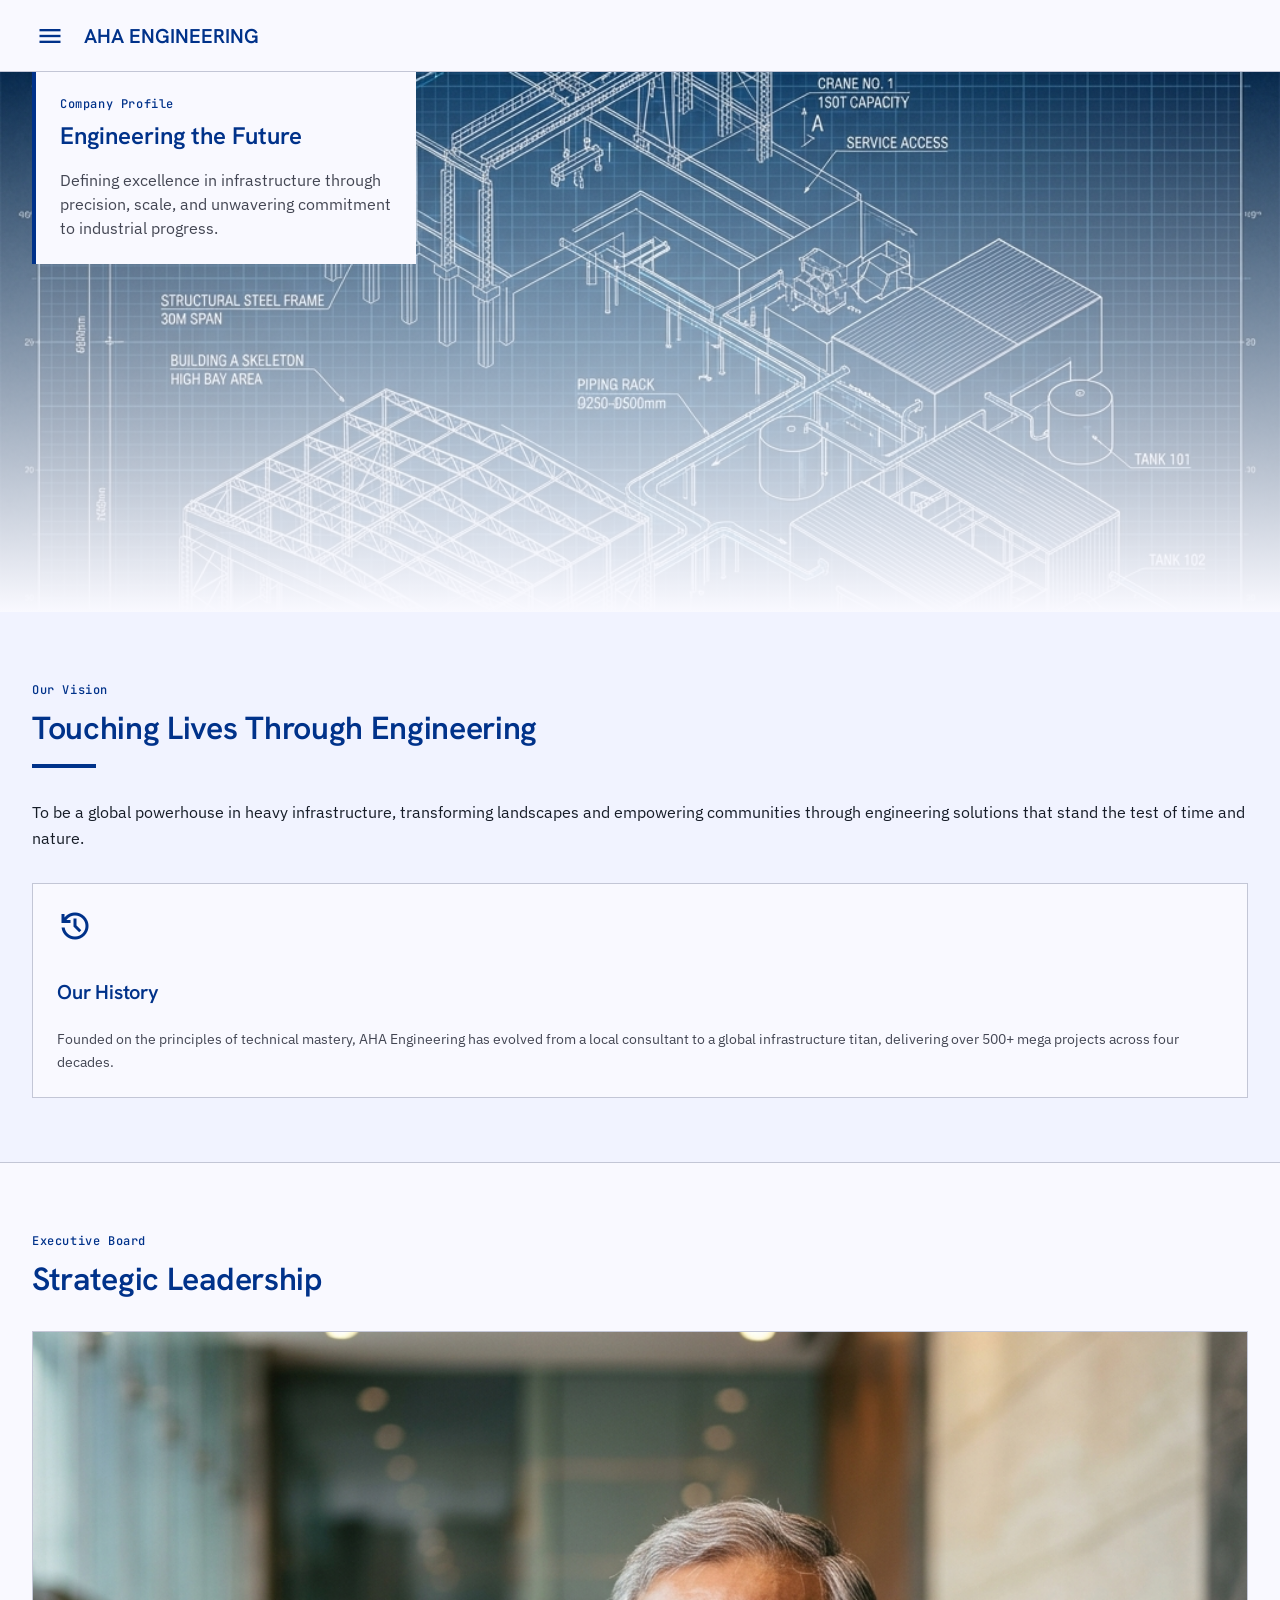
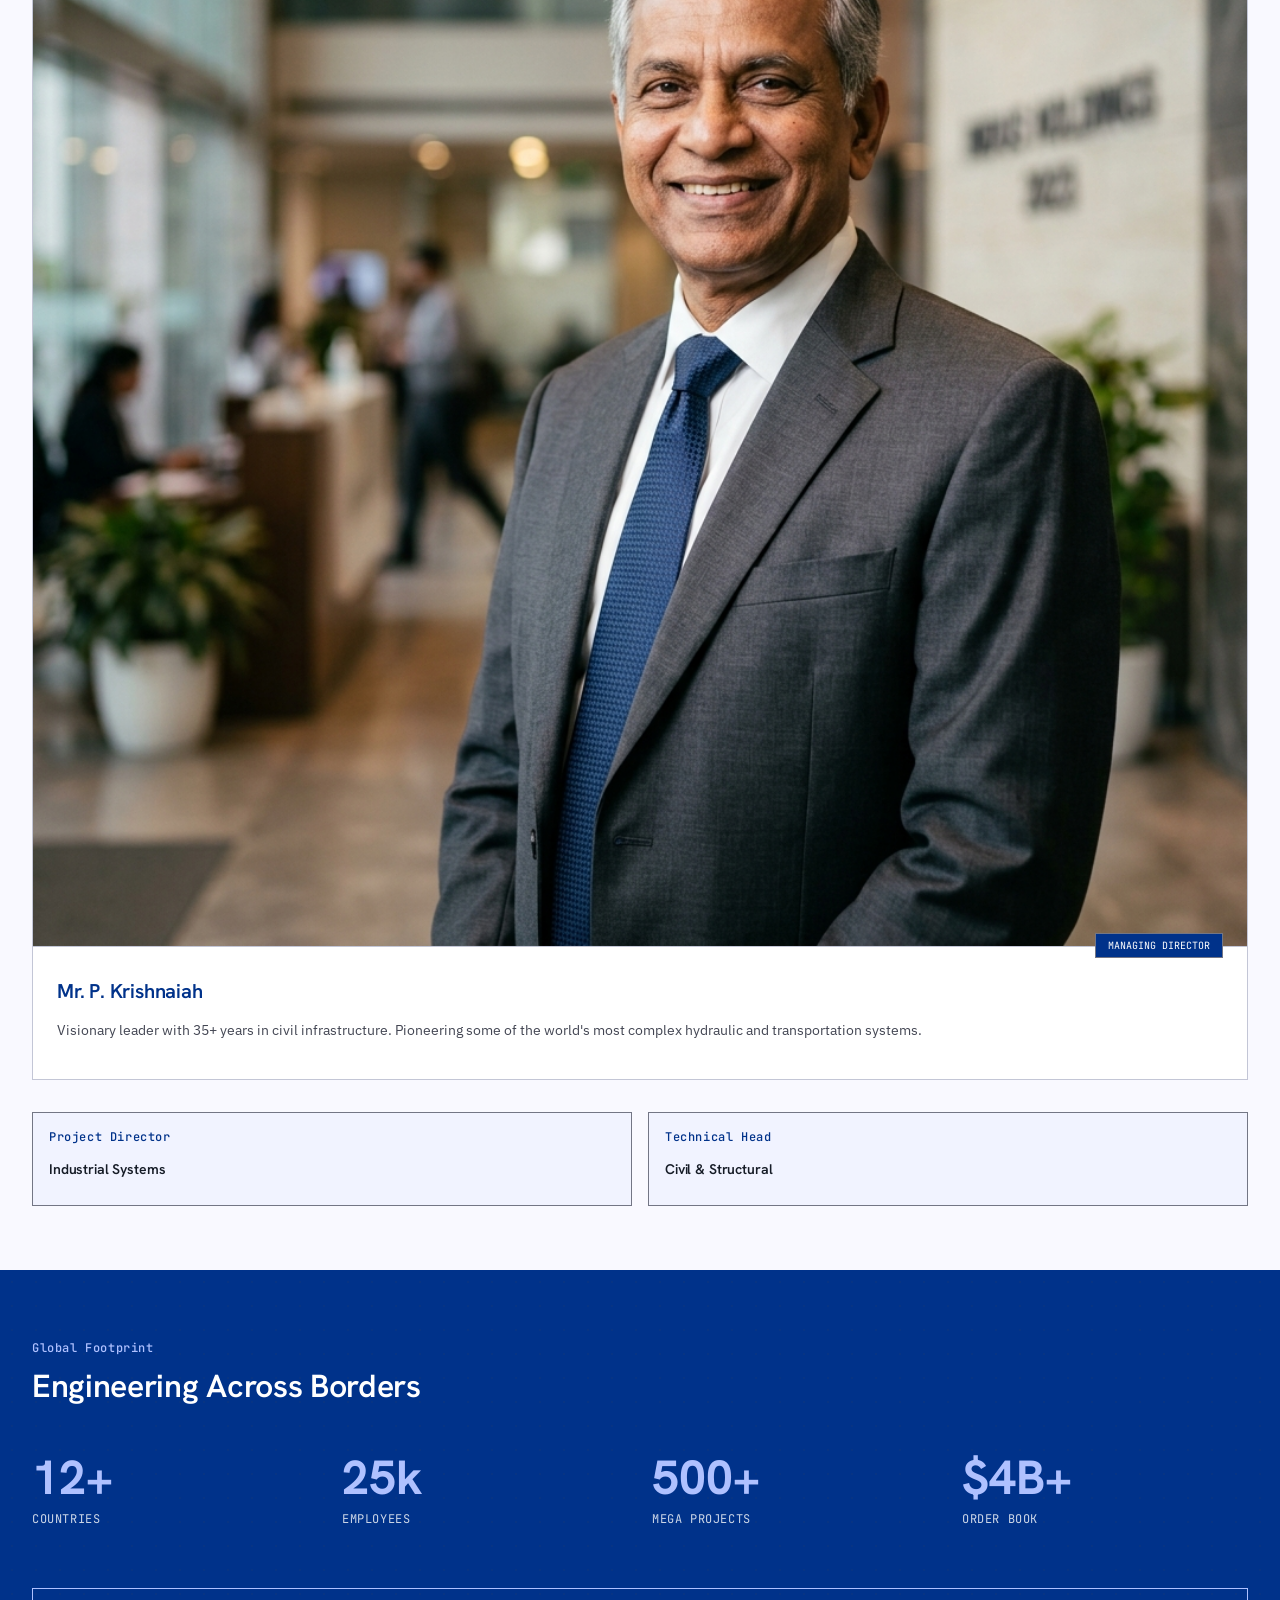
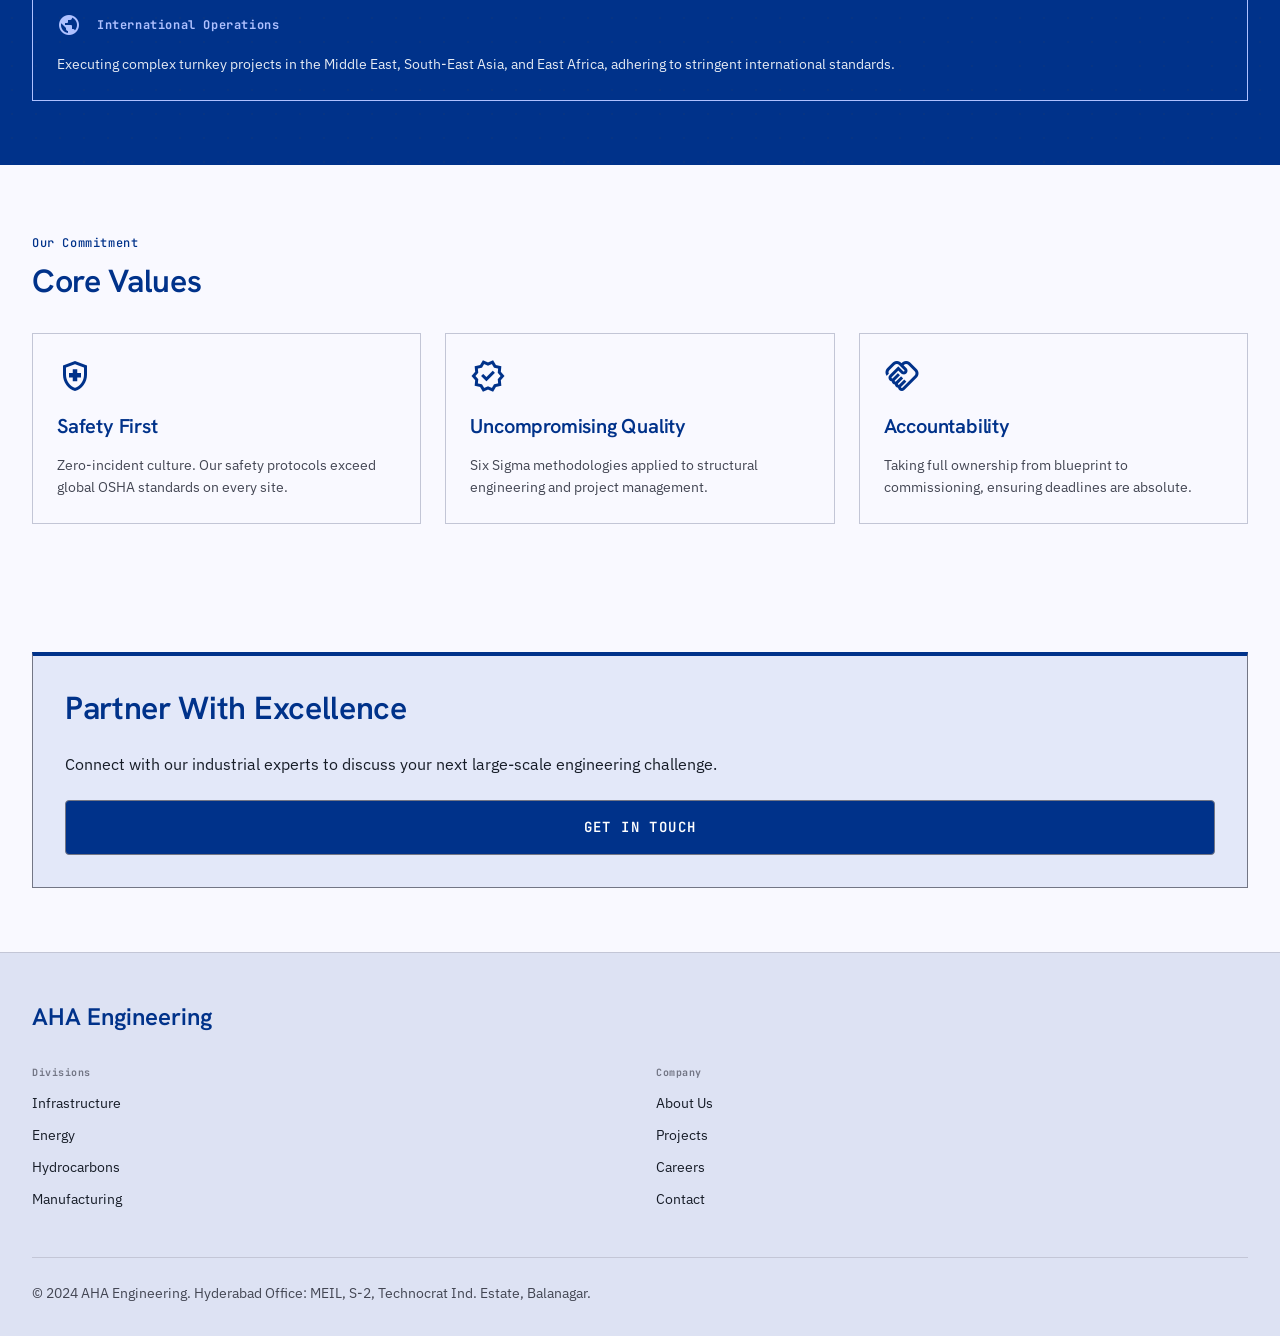
==== about.html @ 283a3949 "feat: implement hero carousel with auto-play and navigation controls, and remove header quote button" ====
<!DOCTYPE html>
<html lang="en">
<head>
  <meta charset="utf-8"/>
  <meta name="viewport" content="width=device-width, initial-scale=1.0"/>
  <title>About Us | AHA Engineering</title>
  <meta name="description" content="Discover AHA Engineering's legacy, values, and strategic leadership. Serving global communities with heavy turnkey infrastructure and manufacturing projects."/>
  
  <!-- Open Graph / Share Tags -->
  <meta property="og:title" content="About Us | AHA Engineering"/>
  <meta property="og:description" content="Meet the board, review our 40-year legacy, and discover our safety and quality commitments."/>
  <meta property="og:type" content="website"/>
  <meta property="og:image" content="assets/images/leader-krishnaiah.png"/>
  
  <!-- CSS Stylesheet -->
  <link rel="stylesheet" href="assets/css/style.css"/>
  <link href="https://fonts.googleapis.com/css2?family=Material+Symbols+Outlined:wght,FILL@100..700,0..1&display=swap" rel="stylesheet"/>
  
  <!-- JS Script -->
  <script src="assets/js/main.js" defer></script>
</head>
<body>

  <!-- Top App Bar Header -->
  <header class="header-fixed" id="site-header">
    <div class="hq-row" style="align-items: center; gap: 16px;">
      <button class="material-symbols-outlined" id="menu-toggle" aria-label="Open Navigation Menu" style="background: none; border: none; color: var(--color-primary); cursor: pointer; padding: 4px;">menu</button>
      <a href="index.html" style="text-decoration: none;"><h1 class="font-headline-lg-mobile uppercase font-bold text-primary tracking-tighter" style="color: var(--color-primary); margin: 0; font-size: 20px;">AHA ENGINEERING</h1></a>
    </div>
  </header>

  <!-- Navigation Drawer Sidebar -->
  <div class="sidebar-overlay" id="sidebar-overlay"></div>
  <aside class="sidebar-drawer" id="sidebar-drawer">
    <div class="sidebar-header">
      <span class="font-headline-lg-mobile text-primary font-bold uppercase tracking-tight" style="color: var(--color-primary);">Navigation</span>
      <button class="material-symbols-outlined" id="sidebar-close" aria-label="Close Navigation Menu" style="background: none; border: none; color: var(--color-primary); cursor: pointer; padding: 4px;">close</button>
    </div>
    <nav class="sidebar-nav">
      <a class="sidebar-link" href="index.html" id="link-nav-home">
        <span class="material-symbols-outlined">home</span> HOME
      </a>
      <a class="sidebar-link active" href="about.html" id="link-nav-about">
        <span class="material-symbols-outlined">info</span> ABOUT US
      </a>
      <a class="sidebar-link" href="index.html#competencies" id="link-nav-verticals">
        <span class="material-symbols-outlined">layers</span> VERTICALS
      </a>
      <a class="sidebar-link" href="index.html#projects" id="link-nav-projects">
        <span class="material-symbols-outlined">construction</span> PROJECTS
      </a>
      <a class="sidebar-link" href="about.html#values" id="link-nav-careers">
        <span class="material-symbols-outlined">work</span> CAREERS
      </a>
      <a class="sidebar-link" href="contact.html" id="link-nav-contact">
        <span class="material-symbols-outlined">mail</span> CONTACT
      </a>
    </nav>
    <div class="sidebar-footer">
      <p class="font-label-technical text-outline uppercase" style="color: var(--color-outline); margin: 0;">Global Support</p>
      <p class="font-body-sm text-on-surface-variant" style="color: var(--color-on-surface-variant); margin: 8px 0 0 0; font-weight: 500;">+91 40 2307 6501</p>
    </div>
  </aside>

  <!-- Main Content Wrapper -->
  <main class="main-content">
    
    <!-- Hero Section -->
    <section class="hero-section" id="about-hero" style="min-height: 60vh;">
      <div class="hero-parallax-bg" style="background-image: url('assets/images/hero-about.png'); bottom: 0;"></div>
      <div class="blueprint-grid"></div>
      <div class="hero-overlay" style="background: linear-gradient(to top, var(--color-surface) 0%, rgba(249, 249, 255, 0.4) 60%, transparent 100%);"></div>
      
      <div class="hero-content" style="max-width: 384px; background-color: var(--color-surface); padding: 24px; border-left: 4px solid var(--color-primary); margin-left: var(--spacing-margin-edge);">
        <span class="font-label-technical uppercase" style="color: var(--color-primary); display: block; margin-bottom: 8px;">Company Profile</span>
        <h2 class="font-headline-lg-mobile text-primary uppercase" style="color: var(--color-primary); margin-bottom: 16px;">Engineering the Future</h2>
        <p class="font-body-md text-on-surface-variant" style="color: var(--color-on-surface-variant); margin: 0;">
          Defining excellence in infrastructure through precision, scale, and unwavering commitment to industrial progress.
        </p>
      </div>
    </section>

    <!-- Vision & History Section -->
    <section class="py-16 scroll-animate" id="vision" style="background-color: var(--color-surface-container-low); border-bottom: 1px solid var(--color-outline-variant);">
      <div class="container-grid" style="display: flex; flex-direction: column; gap: 32px;">
        <div>
          <span class="font-label-technical uppercase" style="color: var(--color-primary);">Our Vision</span>
          <h2 class="font-headline-lg text-primary" style="color: var(--color-primary); margin-top: 8px;">Touching Lives Through Engineering</h2>
          <div style="width: 64px; height: 4px; background-color: var(--color-primary); margin-top: 16px;"></div>
        </div>
        <p class="font-body-md text-on-surface" style="color: var(--color-on-surface); margin: 0; line-height: 1.6;">
          To be a global powerhouse in heavy infrastructure, transforming landscapes and empowering communities through engineering solutions that stand the test of time and nature.
        </p>
        
        <div class="value-card brutalist-border" style="background-color: var(--color-surface); display: flex; flex-direction: column; gap: 16px;">
          <span class="material-symbols-outlined" style="font-size: 36px; color: var(--color-primary);">history</span>
          <h3 class="font-headline-lg text-primary" style="color: var(--color-primary); font-size: 20px;">Our History</h3>
          <p class="font-body-sm text-on-surface-variant" style="color: var(--color-on-surface-variant); margin: 0; line-height: 1.6;">
            Founded on the principles of technical mastery, AHA Engineering has evolved from a local consultant to a global infrastructure titan, delivering over 500+ mega projects across four decades.
          </p>
        </div>
      </div>
    </section>

    <!-- Leadership Section -->
    <section class="py-16 scroll-animate" id="leadership">
      <div class="container-grid" style="display: flex; flex-direction: column; gap: 32px;">
        <div>
          <span class="font-label-technical uppercase" style="color: var(--color-primary);">Executive Board</span>
          <h2 class="font-headline-lg text-primary" style="color: var(--color-primary); margin-top: 8px;">Strategic Leadership</h2>
        </div>
        
        <!-- Lead Portrait Card -->
        <div class="leader-card brutalist-border">
          <div class="leader-img-box">
            <img src="assets/images/leader-krishnaiah.png" alt="Mr. P. Krishnaiah Managing Director" class="leader-img" width="600" height="600"/>
          </div>
          <div class="leader-info">
            <div class="leader-role-badge">MANAGING DIRECTOR</div>
            <h3 class="font-headline-lg text-primary" style="color: var(--color-primary); font-size: 20px; margin: 0;">Mr. P. Krishnaiah</h3>
            <p class="font-body-sm text-on-surface-variant" style="color: var(--color-on-surface-variant); margin-top: 8px; line-height: 1.6;">
              Visionary leader with 35+ years in civil infrastructure. Pioneering some of the world's most complex hydraulic and transportation systems.
            </p>
          </div>
        </div>
        
        <!-- Roles Grid -->
        <div style="display: grid; grid-template-columns: repeat(2, 1fr); gap: 16px;">
          <div class="brutalist-border" style="background-color: var(--color-surface-container-low); padding: 16px;">
            <p class="font-label-technical uppercase" style="color: var(--color-primary); margin: 0 0 4px 0;">Project Director</p>
            <p class="font-headline-lg text-on-surface" style="color: var(--color-on-surface); font-size: 14px; margin: 0; font-weight: 600;">Industrial Systems</p>
          </div>
          <div class="brutalist-border" style="background-color: var(--color-surface-container-low); padding: 16px;">
            <p class="font-label-technical uppercase" style="color: var(--color-primary); margin: 0 0 4px 0;">Technical Head</p>
            <p class="font-headline-lg text-on-surface" style="color: var(--color-on-surface); font-size: 14px; margin: 0; font-weight: 600;">Civil & Structural</p>
          </div>
        </div>
      </div>
    </section>

    <!-- Global Footprint Stats -->
    <section class="py-16 scroll-animate" id="footprint" style="background-color: var(--color-primary); color: white; position: relative;">
      <div class="blueprint-grid" style="opacity: 0.1;"></div>
      <div class="container-grid" style="display: flex; flex-direction: column; gap: 48px; position: relative; z-index: 10;">
        <div>
          <span class="font-label-technical uppercase" style="color: var(--color-on-primary-container);">Global Footprint</span>
          <h2 class="font-headline-lg text-white" style="color: white; margin-top: 8px;">Engineering Across Borders</h2>
        </div>
        
        <!-- Bento Stats Grid -->
        <div class="bento-grid">
          <div class="bento-stat-card">
            <h3>12+</h3>
            <p>Countries</p>
          </div>
          <div class="bento-stat-card">
            <h3>25k</h3>
            <p>Employees</p>
          </div>
          <div class="bento-stat-card">
            <h3>500+</h3>
            <p>Mega Projects</p>
          </div>
          <div class="bento-stat-card">
            <h3>$4B+</h3>
            <p>Order Book</p>
          </div>
        </div>
        
        <div class="brutalist-border" style="border-color: var(--color-on-primary-container); padding: 24px; display: flex; flex-direction: column; gap: 16px;">
          <div style="display: flex; align-items: center; gap: 16px;">
            <span class="material-symbols-outlined" style="color: var(--color-on-primary-container);">public</span>
            <span class="font-label-technical uppercase" style="font-weight: 700; color: var(--color-on-primary-container);">International Operations</span>
          </div>
          <p class="font-body-sm" style="margin: 0; line-height: 1.6; opacity: 0.9;">
            Executing complex turnkey projects in the Middle East, South-East Asia, and East Africa, adhering to stringent international standards.
          </p>
        </div>
      </div>
    </section>

    <!-- Core Values Section -->
    <section class="py-16 scroll-animate" id="values">
      <div class="container-grid" style="display: flex; flex-direction: column; gap: 32px;">
        <div>
          <span class="font-label-technical uppercase" style="color: var(--color-primary);">Our Commitment</span>
          <h2 class="font-headline-lg text-primary" style="color: var(--color-primary); margin-top: 8px;">Core Values</h2>
        </div>
        
        <div class="values-grid">
          <!-- Safety Card -->
          <div class="value-card brutalist-border">
            <span class="material-symbols-outlined">health_and_safety</span>
            <h3 class="font-headline-lg text-primary" style="color: var(--color-primary); font-size: 20px; margin-bottom: 8px;">Safety First</h3>
            <p class="font-body-sm text-on-surface-variant" style="color: var(--color-on-surface-variant); margin: 0; line-height: 1.6;">
              Zero-incident culture. Our safety protocols exceed global OSHA standards on every site.
            </p>
          </div>
          <!-- Quality Card -->
          <div class="value-card brutalist-border">
            <span class="material-symbols-outlined">verified</span>
            <h3 class="font-headline-lg text-primary" style="color: var(--color-primary); font-size: 20px; margin-bottom: 8px;">Uncompromising Quality</h3>
            <p class="font-body-sm text-on-surface-variant" style="color: var(--color-on-surface-variant); margin: 0; line-height: 1.6;">
              Six Sigma methodologies applied to structural engineering and project management.
            </p>
          </div>
          <!-- Accountability Card -->
          <div class="value-card brutalist-border">
            <span class="material-symbols-outlined">handshake</span>
            <h3 class="font-headline-lg text-primary" style="color: var(--color-primary); font-size: 20px; margin-bottom: 8px;">Accountability</h3>
            <p class="font-body-sm text-on-surface-variant" style="color: var(--color-on-surface-variant); margin: 0; line-height: 1.6;">
              Taking full ownership from blueprint to commissioning, ensuring deadlines are absolute.
            </p>
          </div>
        </div>
      </div>
    </section>

    <!-- Call To Action -->
    <section class="py-16 scroll-animate" id="cta-about">
      <div class="container-grid">
        <div class="brutalist-border" style="background-color: var(--color-surface-container-high); border-top: 4px solid var(--color-primary); padding: 32px; display: flex; flex-direction: column; gap: 24px;">
          <h2 class="font-headline-lg text-primary" style="color: var(--color-primary); margin: 0;">Partner With Excellence</h2>
          <p class="font-body-md text-on-surface" style="color: var(--color-on-surface); margin: 0;">
            Connect with our industrial experts to discuss your next large-scale engineering challenge.
          </p>
          <a href="contact.html" class="btn-primary brutalist-border" style="justify-content: center; padding: 16px; letter-spacing: 0.1em; font-weight: 600; font-size: 14px;">GET IN TOUCH</a>
        </div>
      </div>
    </section>

  </main>

  <!-- Global Footer -->
  <footer style="background-color: var(--color-surface-container-highest); border-top: 1px solid var(--color-outline-variant); padding: 48px var(--spacing-margin-edge) 32px var(--spacing-margin-edge);">
    <div class="container-grid" style="padding: 0;">
      <div style="display: flex; flex-direction: column; gap: 32px;">
        <div class="font-headline-lg-mobile text-primary font-bold uppercase tracking-tighter" style="color: var(--color-primary);">AHA Engineering</div>
        
        <div style="display: grid; grid-template-columns: repeat(2, 1fr); gap: 32px;">
          <!-- Column 1 -->
          <div style="display: flex; flex-direction: column; gap: 12px;">
            <span class="font-label-technical uppercase" style="color: var(--color-outline); font-weight: 700; font-size: 10px;">Divisions</span>
            <a class="font-body-sm text-on-surface hover:text-primary transition-colors" href="index.html#competencies" style="color: var(--color-on-surface); text-decoration: none;">Infrastructure</a>
            <a class="font-body-sm text-on-surface hover:text-primary transition-colors" href="index.html#competencies" style="color: var(--color-on-surface); text-decoration: none;">Energy</a>
            <a class="font-body-sm text-on-surface hover:text-primary transition-colors" href="index.html#competencies" style="color: var(--color-on-surface); text-decoration: none;">Hydrocarbons</a>
            <a class="font-body-sm text-on-surface hover:text-primary transition-colors" href="index.html#competencies" style="color: var(--color-on-surface); text-decoration: none;">Manufacturing</a>
          </div>
          <!-- Column 2 -->
          <div style="display: flex; flex-direction: column; gap: 12px;">
            <span class="font-label-technical uppercase" style="color: var(--color-outline); font-weight: 700; font-size: 10px;">Company</span>
            <a class="font-body-sm text-on-surface hover:text-primary transition-colors" href="about.html" style="color: var(--color-on-surface); text-decoration: none;">About Us</a>
            <a class="font-body-sm text-on-surface hover:text-primary transition-colors" href="index.html#projects" style="color: var(--color-on-surface); text-decoration: none;">Projects</a>
            <a class="font-body-sm text-on-surface hover:text-primary transition-colors" href="about.html#values" style="color: var(--color-on-surface); text-decoration: none;">Careers</a>
            <a class="font-body-sm text-on-surface hover:text-primary transition-colors" href="contact.html" style="color: var(--color-on-surface); text-decoration: none;">Contact</a>
          </div>
        </div>
        
        <div style="border-top: 1px solid var(--color-outline-variant); padding-top: 24px; margin-top: 16px;">
          <p class="font-body-sm text-on-surface-variant" style="color: var(--color-on-surface-variant); margin: 0; line-height: 1.6;">
            © 2024 AHA Engineering. Hyderabad Office: MEIL, S-2, Technocrat Ind. Estate, Balanagar.
          </p>
        </div>
      </div>
    </div>
  </footer>

</body>
</html>
---- assets/css/style.css ----
/* AHA Engineering Landing Page - Stylesheet */

@import url('https://fonts.googleapis.com/css2?family=Hanken+Grotesk:wght@600;700&family=IBM+Plex+Sans:wght@400;500;600&family=JetBrains+Mono:wght@500&display=swap');

:root {
  /* Design Tokens - Colors */
  --color-surface: #f9f9ff;
  --color-surface-dim: #d4daea;
  --color-surface-bright: #f9f9ff;
  --color-surface-container-lowest: #ffffff;
  --color-surface-container-low: #f1f3ff;
  --color-surface-container: #e8eeff;
  --color-surface-container-high: #e3e8f9;
  --color-surface-container-highest: #dde2f3;
  --color-on-surface: #161c27;
  --color-on-surface-variant: #434653;
  --color-inverse-surface: #2a303d;
  --color-inverse-on-surface: #ecf0ff;
  --color-outline: #737685;
  --color-outline-variant: #c3c6d6;
  --color-surface-tint: #2156ca;
  --color-primary: #00328a;
  --color-on-primary: #ffffff;
  --color-primary-container: #0047bb;
  --color-on-primary-container: #afc1ff;
  --color-inverse-primary: #b3c5ff;
  --color-secondary: #545f72;
  --color-on-secondary: #ffffff;
  --color-secondary-container: #d5e0f7;
  --color-on-secondary-container: #586377;
  --color-tertiary: #6c1f00;
  --color-on-tertiary: #ffffff;
  --color-tertiary-container: #932d00;
  --color-on-tertiary-container: #ffb096;
  --color-error: #ba1a1a;
  --color-on-error: #ffffff;
  --color-error-container: #ffdad6;
  --color-on-error-container: #93000a;
  --color-background: #f9f9ff;
  --color-on-background: #161c27;

  /* Typography */
  --font-headline: "Hanken Grotesk", sans-serif;
  --font-body: "IBM Plex Sans", sans-serif;
  --font-technical: "JetBrains Mono", monospace;

  /* Border Radii */
  --rounded-sm: 0.125rem;       /* 2px */
  --rounded-default: 0.25rem;   /* 4px */
  --rounded-md: 0.375rem;        /* 6px */
  --rounded-lg: 0.5rem;          /* 8px */
  --rounded-xl: 0.75rem;         /* 12px */
  --rounded-full: 9999px;

  /* Spacing */
  --spacing-unit: 4px;
  --spacing-gutter: 24px;
  --spacing-margin-edge: 32px;
  --spacing-sidebar-width: 280px;
}

/* Global Reset & Base */
*, *::before, *::after {
  box-sizing: border-box;
}

html, body {
  margin: 0;
  padding: 0;
  width: 100%;
  overflow-x: hidden;
  background-color: var(--color-background);
  color: var(--color-on-background);
  font-family: var(--font-body);
  font-size: 16px;
  line-height: 1.5;
  scroll-behavior: smooth;
}

/* Custom Scrollbar */
::-webkit-scrollbar {
  width: 8px;
}
::-webkit-scrollbar-track {
  background: var(--color-background);
}
::-webkit-scrollbar-thumb {
  background: var(--color-primary);
  border-radius: 0;
}

/* Material Symbols Integration */
.material-symbols-outlined {
  font-family: 'Material Symbols Outlined';
  font-weight: normal;
  font-style: normal;
  font-size: 24px;
  line-height: 1;
  letter-spacing: normal;
  text-transform: none;
  display: inline-block;
  white-space: nowrap;
  word-wrap: normal;
  direction: ltr;
  font-variation-settings: 'FILL' 0, 'wght' 400, 'GRAD' 0, 'opsz' 24;
}

/* Typography Utility Classes */
h1, h2, h3, h4, h5, h6 {
  font-family: var(--font-headline);
  margin: 0;
}

.font-headline-xl {
  font-family: var(--font-headline);
  font-size: 40px;
  font-weight: 700;
  line-height: 48px;
  letter-spacing: -0.02em;
}

.font-headline-lg {
  font-family: var(--font-headline);
  font-size: 32px;
  font-weight: 600;
  line-height: 40px;
  letter-spacing: -0.01em;
}

.font-headline-lg-mobile {
  font-family: var(--font-headline);
  font-size: 24px;
  font-weight: 600;
  line-height: 32px;
}

.font-body-md {
  font-family: var(--font-body);
  font-size: 16px;
  font-weight: 400;
  line-height: 24px;
}

.font-body-sm {
  font-family: var(--font-body);
  font-size: 14px;
  font-weight: 400;
  line-height: 20px;
}

.font-label-technical {
  font-family: var(--font-technical);
  font-size: 12px;
  font-weight: 500;
  line-height: 16px;
  letter-spacing: 0.05em;
}

.font-sidebar-nav {
  font-family: var(--font-body);
  font-size: 15px;
  font-weight: 500;
  line-height: 24px;
}

/* Layout System & Containers */
.header-fixed {
  position: fixed;
  top: 0;
  left: 0;
  right: 0;
  height: 72px;
  background-color: rgba(249, 249, 255, 0.9);
  backdrop-filter: blur(12px);
  -webkit-backdrop-filter: blur(12px);
  border-bottom: 1px solid var(--color-outline-variant);
  z-index: 50;
  display: flex;
  justify-content: space-between;
  align-items: center;
  padding: 0 var(--spacing-margin-edge);
}

.main-content {
  padding-top: 72px;
}

.container-grid {
  width: 100%;
  max-width: 1280px;
  margin: 0 auto;
  padding: 0 var(--spacing-margin-edge);
}

/* Buttons */
.btn-primary {
  background-color: var(--color-primary);
  color: var(--color-on-primary);
  font-family: var(--font-technical);
  font-size: 12px;
  font-weight: 500;
  text-transform: uppercase;
  letter-spacing: 0.05em;
  padding: 12px 24px;
  border: 1px solid var(--color-outline);
  border-radius: var(--rounded-default);
  cursor: pointer;
  display: inline-flex;
  align-items: center;
  gap: 8px;
  transition: background-color 0.2s, opacity 0.2s, transform 0.1s;
  text-decoration: none;
}

.btn-primary:hover {
  background-color: var(--color-primary-container);
}

.btn-primary:active {
  transform: scale(0.95);
}

.btn-secondary {
  background-color: var(--color-surface-container-lowest);
  color: var(--color-primary);
  font-family: var(--font-technical);
  font-size: 12px;
  font-weight: 500;
  text-transform: uppercase;
  letter-spacing: 0.05em;
  padding: 12px 24px;
  border: 1px solid var(--color-outline);
  border-radius: var(--rounded-default);
  cursor: pointer;
  display: inline-flex;
  align-items: center;
  gap: 8px;
  transition: background-color 0.2s, transform 0.1s;
  text-decoration: none;
}

.btn-secondary:hover {
  background-color: var(--color-surface-dim);
}

.btn-secondary:active {
  transform: scale(0.95);
}

.brutalist-shadow {
  box-shadow: 4px 4px 0px 0px var(--color-primary);
}

.brutalist-border {
  border: 1px solid var(--color-outline);
}

/* Sidebar Drawer Navigation */
.sidebar-overlay {
  position: fixed;
  inset: 0;
  background-color: rgba(0, 0, 0, 0.4);
  backdrop-filter: blur(2px);
  -webkit-backdrop-filter: blur(2px);
  z-index: 59;
  opacity: 0;
  visibility: hidden;
  transition: opacity 0.3s ease-in-out, visibility 0.3s ease-in-out;
}

.sidebar-overlay.active {
  opacity: 1;
  visibility: visible;
}

.sidebar-drawer {
  position: fixed;
  top: 0;
  bottom: 0;
  left: 0;
  width: var(--spacing-sidebar-width);
  background-color: var(--color-surface);
  border-right: 1px solid var(--color-outline-variant);
  z-index: 60;
  display: flex;
  flex-direction: column;
  padding: var(--spacing-margin-edge);
  transform: translateX(-100%);
  transition: transform 0.3s ease-in-out;
}

.sidebar-drawer.active {
  transform: translateX(0);
}

.sidebar-header {
  display: flex;
  justify-content: space-between;
  align-items: center;
  margin-bottom: 32px;
}

.sidebar-nav {
  display: flex;
  flex-direction: column;
  gap: 8px;
  flex-grow: 1;
}

.sidebar-link {
  display: flex;
  align-items: center;
  gap: 12px;
  padding: 12px 16px;
  color: var(--color-on-surface);
  text-decoration: none;
  font-family: var(--font-body);
  font-size: 15px;
  font-weight: 500;
  border-radius: var(--rounded-default);
  transition: background-color 0.2s, color 0.2s;
}

.sidebar-link:hover {
  background-color: var(--color-surface-container);
  color: var(--color-primary);
}

.sidebar-link.active {
  background-color: var(--color-surface-container-high);
  color: var(--color-primary);
  font-weight: 600;
}

.sidebar-footer {
  padding-top: 16px;
  border-top: 1px solid var(--color-outline-variant);
}

/* Page Components & Sections */
.hero-section {
  position: relative;
  width: 100%;
  overflow: hidden;
}

.hero-carousel {
  position: relative;
  width: 100%;
  height: 100%;
}

.hero-slide {
  position: absolute;
  inset: 0;
  opacity: 0;
  visibility: hidden;
  transition: opacity 0.8s ease-in-out, visibility 0.8s ease-in-out;
  z-index: 1;
  display: flex;
  flex-direction: column;
  justify-content: flex-end;
}

.hero-slide.active {
  opacity: 1;
  visibility: visible;
  z-index: 3;
}

.hero-parallax-bg {
  position: absolute;
  top: 0;
  left: 0;
  right: 0;
  bottom: -200px;
  z-index: 1;
  background-size: cover;
  background-position: center;
  transition: transform 0.1s ease-out;
}

.hero-overlay {
  position: absolute;
  inset: 0;
  background: linear-gradient(to top, rgba(0, 0, 0, 0.95) 0%, rgba(0, 0, 0, 0.4) 60%, transparent 100%);
  z-index: 2;
}

.hero-content {
  position: relative;
  z-index: 4;
  padding: var(--spacing-margin-edge);
  margin-bottom: 80px; /* Space for indicators */
}

/* Carousel Navigation Arrows */
.carousel-arrow {
  position: absolute;
  top: 50%;
  transform: translateY(-50%);
  z-index: 10;
  background: rgba(255, 255, 255, 0.1);
  backdrop-filter: blur(8px);
  -webkit-backdrop-filter: blur(8px);
  border: 1px solid rgba(255, 255, 255, 0.2);
  color: white;
  width: 48px;
  height: 48px;
  display: flex;
  align-items: center;
  justify-content: center;
  cursor: pointer;
  transition: background-color 0.3s, border-color 0.3s, transform 0.1s;
  border-radius: var(--rounded-default);
}

.carousel-arrow:hover {
  background-color: var(--color-primary);
  border-color: var(--color-primary);
}

.carousel-arrow:active {
  transform: translateY(-50%) scale(0.9);
}

.carousel-arrow-prev {
  left: var(--spacing-margin-edge);
}

.carousel-arrow-next {
  right: var(--spacing-margin-edge);
}

/* Carousel Dot Indicators */
.carousel-indicators {
  position: absolute;
  bottom: 32px;
  left: 50%;
  transform: translateX(-50%);
  z-index: 10;
  display: flex;
  gap: 12px;
}

.carousel-dot {
  width: 12px;
  height: 12px;
  background: transparent;
  border: 2px solid white;
  cursor: pointer;
  transition: width 0.3s, background-color 0.3s, border-color 0.3s;
  border-radius: var(--rounded-sm);
}

.carousel-dot:hover {
  background-color: rgba(255, 255, 255, 0.5);
}

.carousel-dot.active {
  width: 28px;
  background-color: var(--color-primary);
  border-color: var(--color-primary);
}

/* Responsive adjustments */
@media (max-width: 767px) {
  .carousel-arrow {
    width: 40px;
    height: 40px;
  }
  .carousel-arrow-prev {
    left: 16px;
  }
  .carousel-arrow-next {
    right: 16px;
  }
  .hero-content {
    margin-bottom: 72px;
  }
}

.industrial-clip {
  display: inline-block;
  padding: 8px 16px;
  background-color: var(--color-primary);
  color: var(--color-on-primary);
  font-family: var(--font-technical);
  font-size: 12px;
  text-transform: uppercase;
  margin-bottom: 16px;
  clip-path: polygon(0 0, 100% 0, 100% 90%, 95% 100%, 0 100%);
}

.headline-border-left {
  border-left: 4px solid var(--color-primary);
  padding-left: 16px;
}

/* Grid Competencies */
.competencies-grid {
  display: grid;
  grid-template-columns: 1fr;
  gap: 24px;
}

.competency-card {
  background-color: var(--color-surface);
  border: 1px solid var(--color-outline);
  padding: 24px;
  display: flex;
  flex-direction: column;
  gap: 16px;
  cursor: pointer;
  transition: background-color 0.3s, color 0.3s, border-color 0.3s;
}

.competency-card .material-symbols-outlined {
  font-size: 36px;
  color: var(--color-primary);
  transition: color 0.3s;
}

.competency-card h4 {
  font-family: var(--font-headline);
  font-size: 20px;
  font-weight: 600;
  text-transform: uppercase;
  transition: color 0.3s;
}

.competency-card p {
  color: var(--color-on-surface-variant);
  margin: 0;
  transition: color 0.3s;
}

.competency-card-line {
  height: 4px;
  width: 48px;
  background-color: var(--color-primary);
  transition: background-color 0.3s;
}

/* Hover Competency Card */
.competency-card:hover {
  background-color: var(--color-primary);
  border-color: var(--color-primary);
  color: white;
}

.competency-card:hover .material-symbols-outlined {
  color: white;
}

.competency-card:hover h4 {
  color: white;
}

.competency-card:hover p {
  color: var(--color-primary-fixed);
}

.competency-card:hover .competency-card-line {
  background-color: white;
}

/* Network Section */
.network-box {
  background-color: var(--color-primary-container);
  border: 1px solid var(--color-outline);
  position: relative;
  overflow: hidden;
  display: flex;
  align-items: center;
  justify-content: center;
  aspect-ratio: 1;
}

.network-dots {
  position: absolute;
  inset: 0;
  opacity: 0.15;
  background-image: radial-gradient(var(--color-primary-fixed-dim) 1.5px, transparent 1.5px);
  background-size: 20px 20px;
}

.network-badge {
  background-color: rgba(0, 0, 0, 0.6);
  backdrop-filter: blur(4px);
  padding: 6px 12px;
  border: 1px solid var(--color-outline);
  font-family: var(--font-technical);
  font-size: 10px;
  text-transform: uppercase;
  color: white;
  position: absolute;
}

/* Floating City Badges positions */
.badge-hyd { top: 20%; left: 15%; }
.badge-dub { top: 40%; right: 15%; }
.badge-sing { bottom: 30%; left: 35%; }
.badge-lon { top: 70%; right: 25%; }

/* Bento Stats Grid */
.bento-grid {
  display: grid;
  grid-template-columns: repeat(2, 1fr);
  gap: 24px;
}

.bento-stat-card h3 {
  font-family: var(--font-headline);
  font-size: 48px;
  font-weight: 700;
  line-height: 1;
  color: var(--color-on-primary-container);
}

.bento-stat-card p {
  font-family: var(--font-technical);
  font-size: 12px;
  text-transform: uppercase;
  letter-spacing: 0.05em;
  opacity: 0.8;
  margin-top: 8px;
}

/* Values Grid */
.values-grid {
  display: flex;
  flex-direction: column;
  gap: 16px;
}

.value-card {
  background-color: var(--color-surface);
  border: 1px solid var(--color-outline-variant);
  padding: 24px;
  transition: border-color 0.3s;
}

.value-card:hover {
  border-color: var(--color-primary);
}

.value-card .material-symbols-outlined {
  font-size: 36px;
  color: var(--color-primary);
  margin-bottom: 12px;
}

/* Leader Profile Card */
.leader-card {
  background-color: white;
  border: 1px solid var(--color-outline-variant);
  overflow: hidden;
}

.leader-img-box {
  width: 100%;
  aspect-ratio: 1;
  background-color: var(--color-surface-container);
  overflow: hidden;
}

.leader-img {
  width: 100%;
  height: 100%;
  object-fit: cover;
  transition: transform 0.5s;
}

.leader-card:hover .leader-img {
  transform: scale(1.05);
}

.leader-info {
  padding: 24px;
  border-top: 1px solid var(--color-outline-variant);
  position: relative;
}

.leader-role-badge {
  position: absolute;
  top: -14px;
  right: 24px;
  background-color: var(--color-primary);
  color: var(--color-on-primary);
  font-family: var(--font-technical);
  font-size: 10px;
  text-transform: uppercase;
  padding: 4px 12px;
  border: 1px solid var(--color-outline);
}

/* Contact HQ Card */
.hq-card {
  background-color: var(--color-surface-container-high);
  border: 2px solid var(--color-outline-variant);
  padding: 24px;
  display: flex;
  flex-direction: column;
  gap: 20px;
}

.hq-row {
  display: flex;
  align-items: flex-start;
  gap: 16px;
}

.hq-row .material-symbols-outlined {
  color: var(--color-primary);
  font-size: 28px;
}

.hq-row h4 {
  font-family: var(--font-technical);
  font-size: 12px;
  color: var(--color-primary);
  text-transform: uppercase;
  font-weight: 700;
  margin-bottom: 4px;
}

.hq-row p, .hq-row a {
  font-family: var(--font-body);
  font-size: 15px;
  color: var(--color-on-surface);
  text-decoration: none;
  margin: 0;
}

.hq-row a:hover {
  text-decoration: underline;
  color: var(--color-primary-container);
}

/* Grayscale Map Container */
.map-container {
  width: 100%;
  aspect-ratio: 16/9;
  border: 2px solid var(--color-outline-variant);
  position: relative;
  overflow: hidden;
  cursor: pointer;
}

.map-img {
  width: 100%;
  height: 100%;
  object-fit: cover;
  filter: grayscale(100%);
  transition: filter 0.5s ease;
}

.map-container:hover .map-img {
  filter: grayscale(0%);
}

.map-overlay {
  position: absolute;
  inset: 0;
  display: flex;
  align-items: center;
  justify-content: center;
  pointer-events: none;
}

.map-badge {
  background-color: white;
  padding: 12px 20px;
  border: 1px solid var(--color-outline);
  box-shadow: 2px 2px 0 0 var(--color-primary);
  display: flex;
  align-items: center;
  gap: 8px;
  font-family: var(--font-technical);
  font-size: 12px;
  font-weight: 700;
  text-transform: uppercase;
  color: var(--color-on-surface);
}

/* Inputs & Form styling */
.form-group {
  display: flex;
  flex-direction: column;
  gap: 4px;
  margin-bottom: 16px;
}

.form-label {
  font-family: var(--font-technical);
  font-size: 12px;
  color: var(--color-outline);
  text-transform: uppercase;
}

.form-input {
  width: 100%;
  background-color: var(--color-surface-container);
  border: none;
  border-bottom: 2px solid var(--color-outline-variant);
  padding: 12px;
  font-family: var(--font-body);
  font-size: 16px;
  color: var(--color-on-surface);
  transition: border-color 0.2s;
  outline: none;
}

.form-input:focus {
  border-bottom-color: var(--color-primary-container);
  background-color: var(--color-surface-container-high);
}

select.form-input {
  appearance: none;
  background-image: url("data:image/svg+xml;utf8,<svg fill='%2300328a' height='24' viewBox='0 0 24 24' width='24' xmlns='http://www.w3.org/2000/svg'><path d='M7 10l5 5 5-5z'/><path d='M0 0h24v24H0z' fill='none'/></svg>");
  background-repeat: no-repeat;
  background-position: right 12px center;
  padding-right: 40px;
}

/* Visual grid overlay blueprint layout (About Us page background silhouette grid) */
.blueprint-grid {
  position: absolute;
  inset: 0;
  background-image: radial-gradient(circle, #4A4A4A 1.2px, transparent 1.2px);
  background-size: 24px 24px;
  opacity: 0.05;
  z-index: 0;
  pointer-events: none;
}

/* Section Entry Animations */
.scroll-animate {
  opacity: 0;
  transform: translateY(20px);
  transition: opacity 0.7s cubic-bezier(0.16, 1, 0.3, 1), transform 0.7s cubic-bezier(0.16, 1, 0.3, 1);
}

.scroll-animate.animated {
  opacity: 1;
  transform: translateY(0);
}

/* Grid & Section Spacing utilities */
.py-16 { padding-top: 64px; padding-bottom: 64px; }
.pb-24 { padding-bottom: 96px; }
.pt-20 { padding-top: 80px; }
.mb-8 { margin-bottom: 32px; }
.mb-12 { margin-bottom: 48px; }
.mb-16 { margin-bottom: 64px; }

/* Responsive Media Queries */
@media (min-width: 768px) {
  .competencies-grid {
    grid-template-columns: repeat(3, 1fr);
  }

  .projects-grid {
    display: grid;
    grid-template-columns: repeat(2, 1fr);
    gap: 32px;
  }

  .bento-grid {
    grid-template-columns: repeat(4, 1fr);
  }

  .values-grid {
    display: grid;
    grid-template-columns: repeat(3, 1fr);
    gap: 24px;
  }

  .contact-layout {
    display: grid;
    grid-template-columns: 1.2fr 0.8fr;
    gap: 48px;
    align-items: start;
  }
}
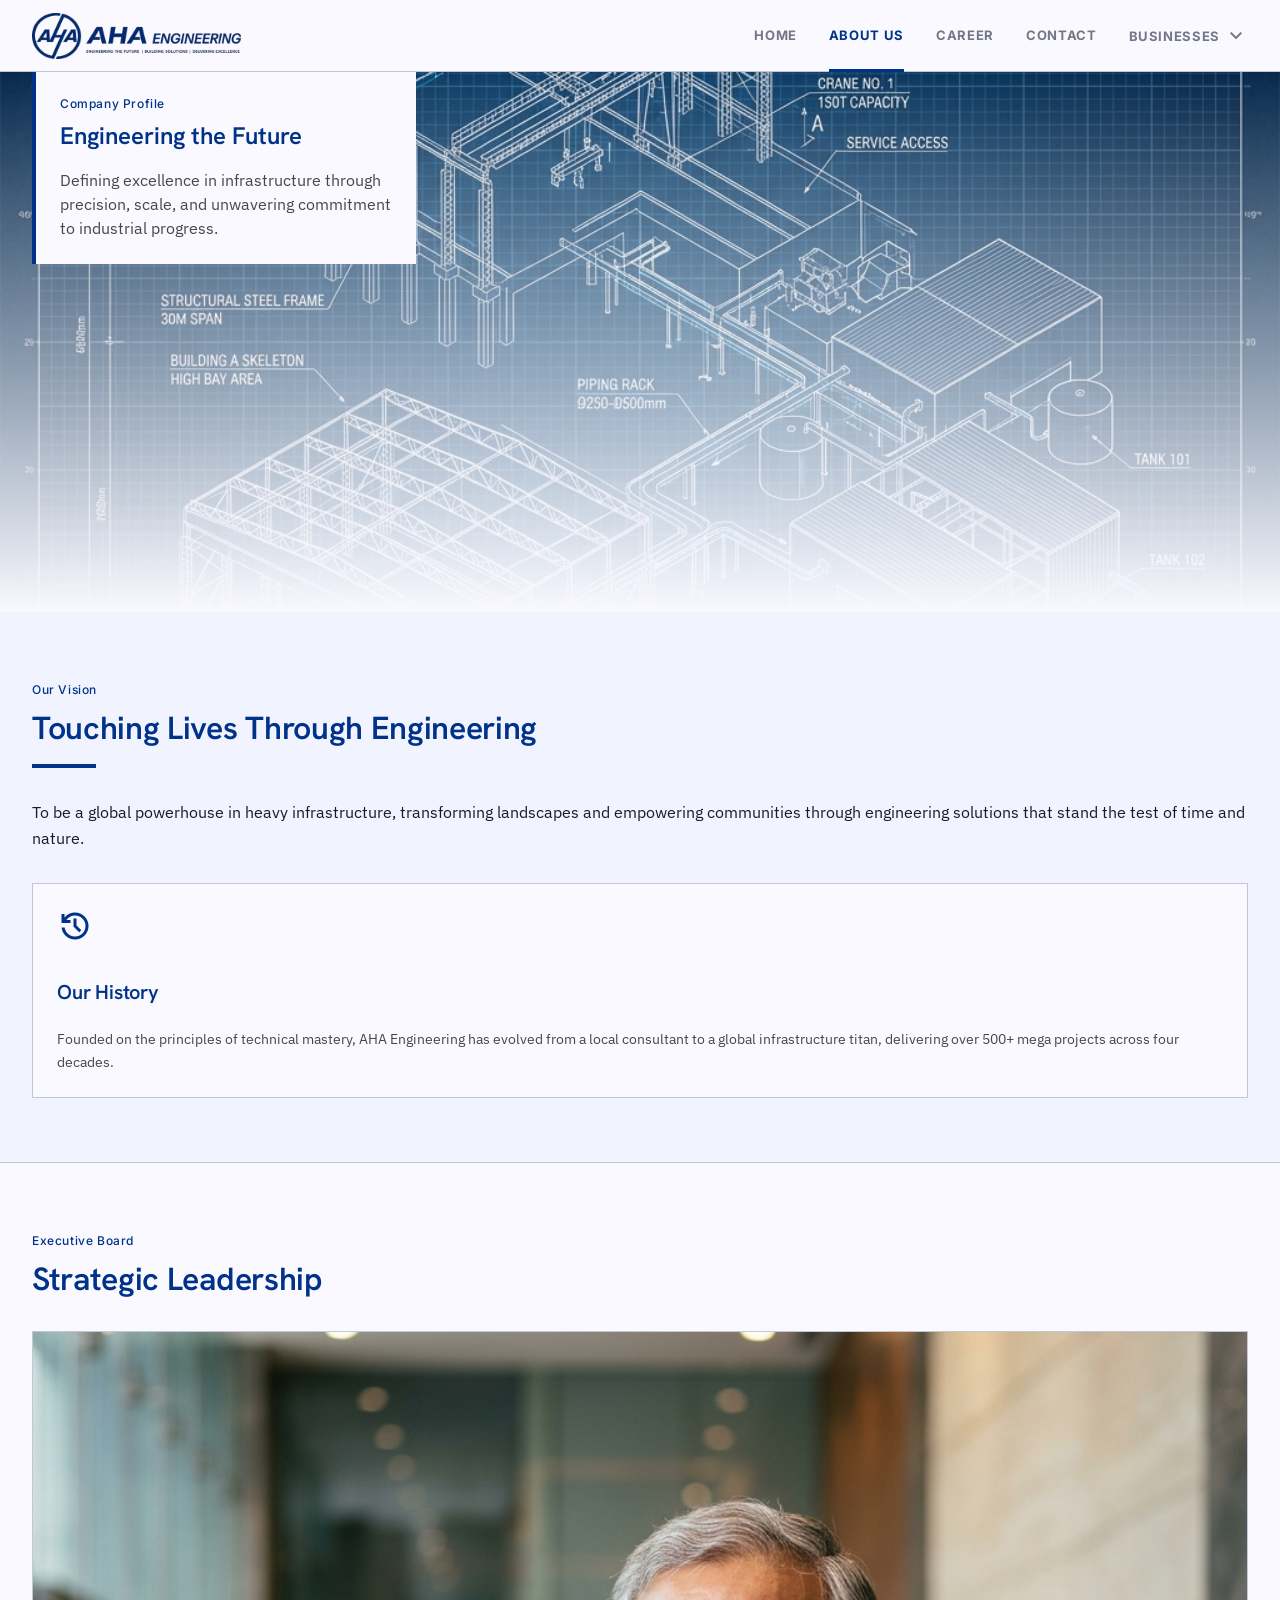
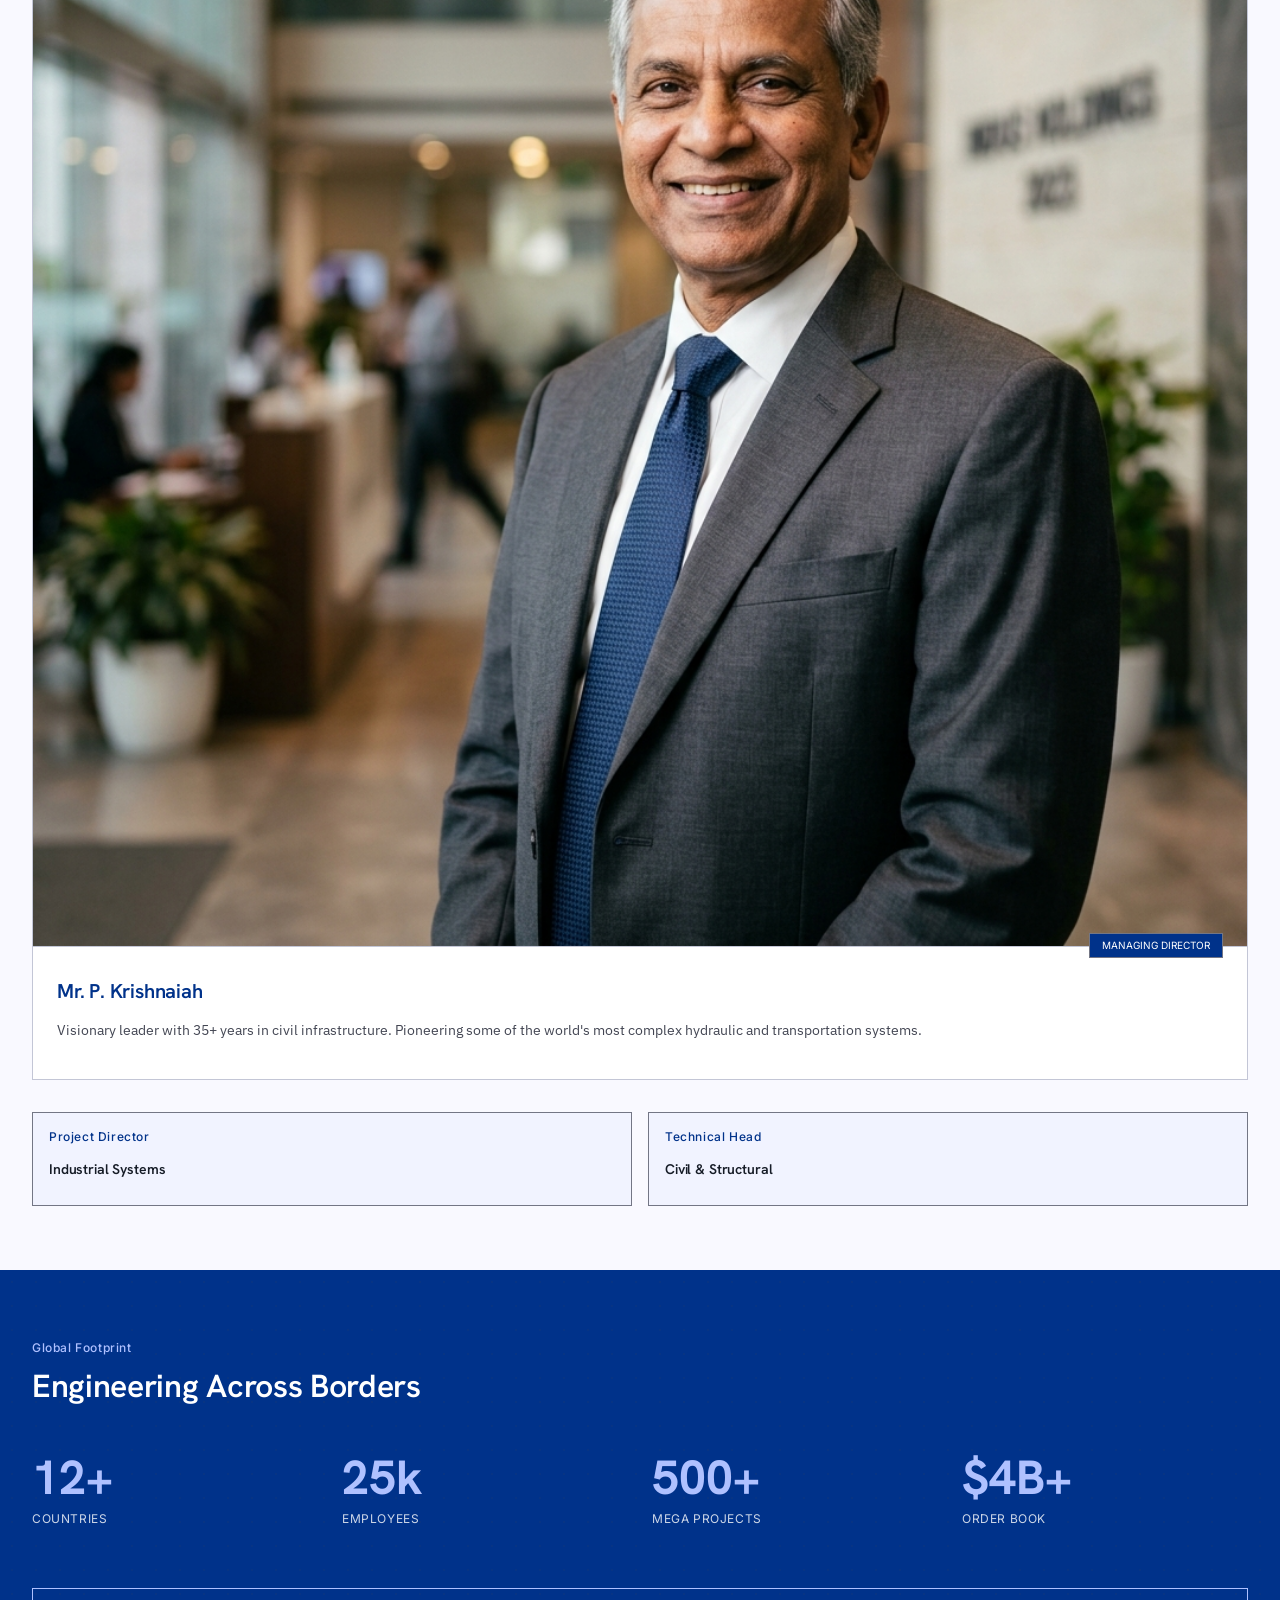
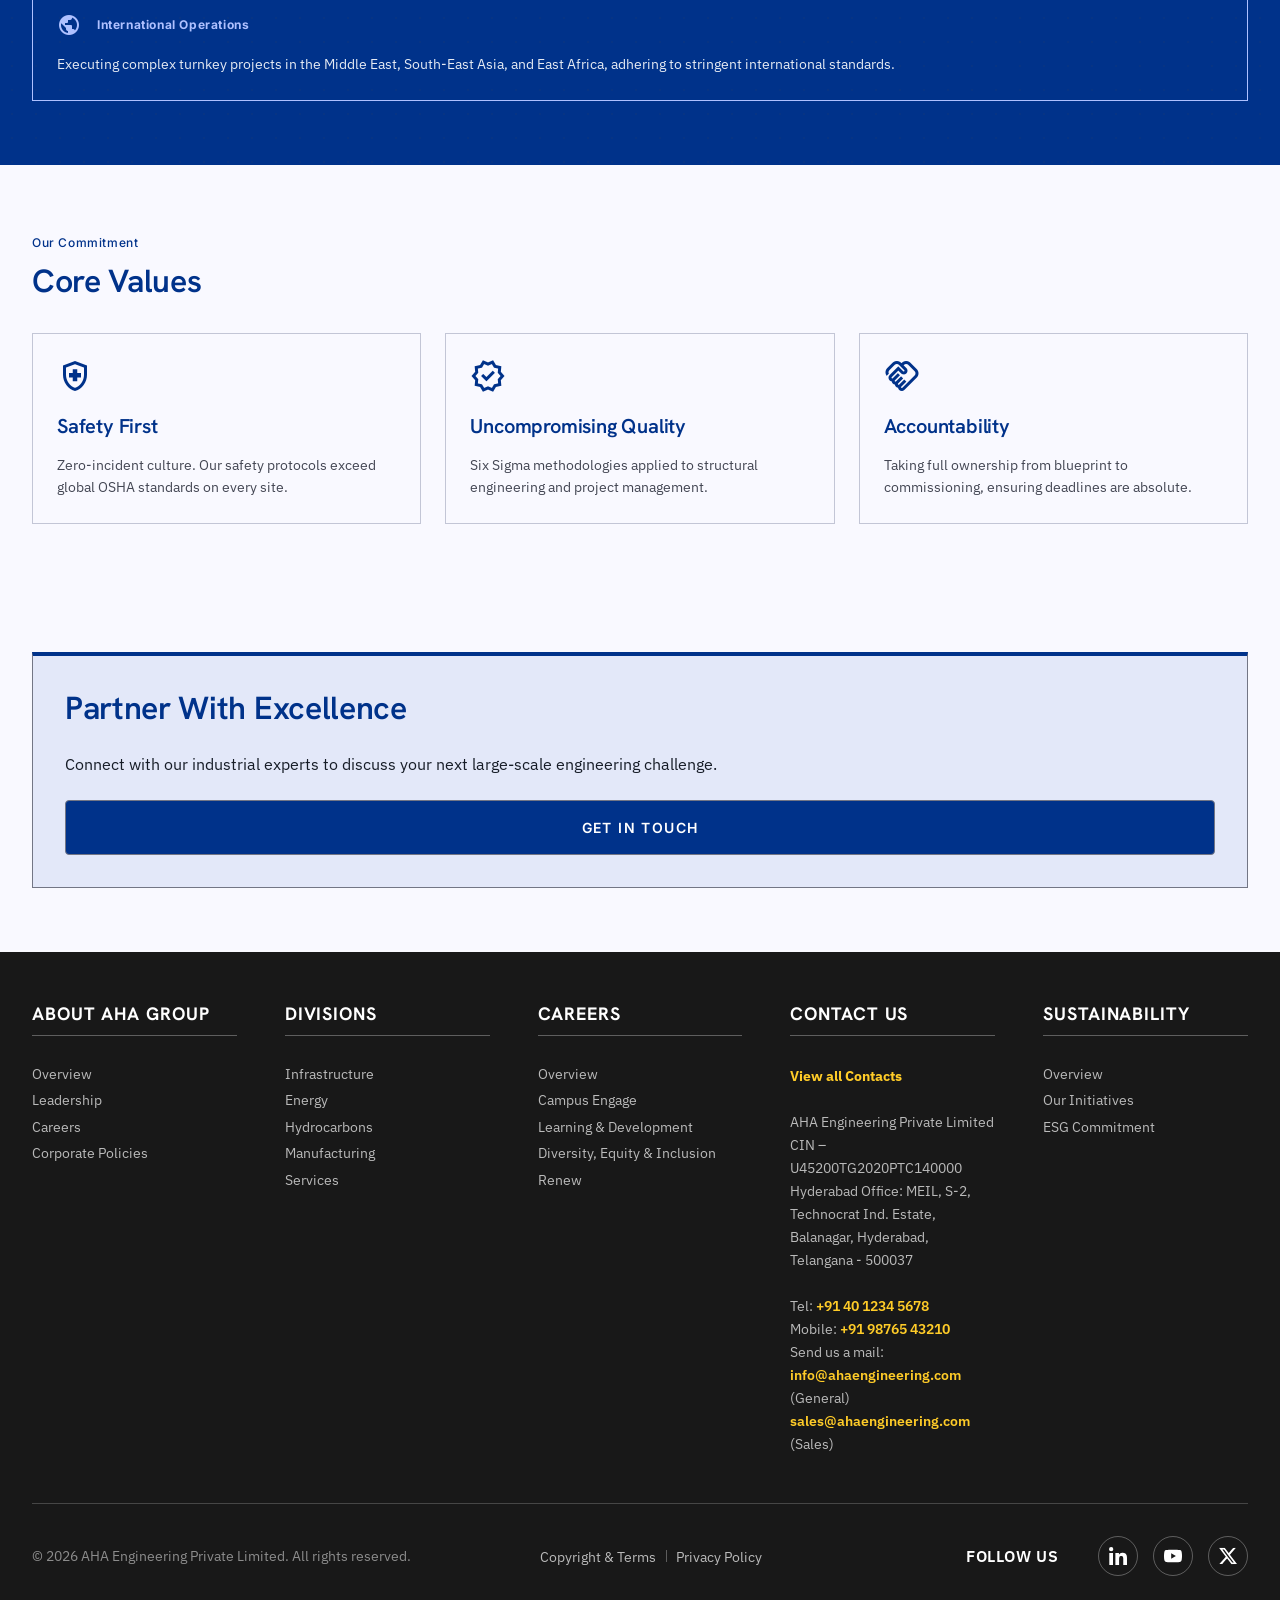
==== commit 80bab9e4: "feat: implement dynamic business tab routing, careers file upload interaction, and responsive header" ====
--- a/about.html
+++ b/about.html
@@ -23,10 +23,33 @@
 
   <!-- Top App Bar Header -->
   <header class="header-fixed" id="site-header">
-    <div class="hq-row" style="align-items: center; gap: 16px;">
+    <div class="header-logo-area">
       <button class="material-symbols-outlined" id="menu-toggle" aria-label="Open Navigation Menu" style="background: none; border: none; color: var(--color-primary); cursor: pointer; padding: 4px;">menu</button>
-      <a href="index.html" style="text-decoration: none;"><h1 class="font-headline-lg-mobile uppercase font-bold text-primary tracking-tighter" style="color: var(--color-primary); margin: 0; font-size: 20px;">AHA ENGINEERING</h1></a>
-    </div>
+      <a href="index.html" style="text-decoration: none;">
+        <h1 class="header-logo-title">
+          <picture>
+            <source srcset="assets/images/logo.webp" type="image/webp">
+            <img src="assets/images/logo.png" class="header-logo" alt="AHA Engineering" width="209" height="46">
+          </picture>
+        </h1>
+      </a>
+    </div>
+    <nav class="desktop-nav">
+      <a class="nav-item" href="index.html">Home</a>
+      <a class="nav-item active" href="about.html">About us</a>
+      <a class="nav-item" href="careers.html">Career</a>
+      <a class="nav-item" href="contact.html">Contact</a>
+      <div class="nav-dropdown">
+        <button class="nav-dropdown-btn">
+          Businesses <span class="material-symbols-outlined dropdown-icon">expand_more</span>
+        </button>
+        <div class="nav-dropdown-content">
+          <a class="dropdown-item" href="businesses.html#manufacturing">Products</a>
+          <a class="dropdown-item" href="index.html#projects">Projects</a>
+          <a class="dropdown-item" href="businesses.html#services">Services</a>
+        </div>
+      </div>
+    </nav>
   </header>
 
   <!-- Navigation Drawer Sidebar -->
@@ -37,23 +60,27 @@
       <button class="material-symbols-outlined" id="sidebar-close" aria-label="Close Navigation Menu" style="background: none; border: none; color: var(--color-primary); cursor: pointer; padding: 4px;">close</button>
     </div>
     <nav class="sidebar-nav">
-      <a class="sidebar-link" href="index.html" id="link-nav-home">
-        <span class="material-symbols-outlined">home</span> HOME
-      </a>
-      <a class="sidebar-link active" href="about.html" id="link-nav-about">
-        <span class="material-symbols-outlined">info</span> ABOUT US
-      </a>
-      <a class="sidebar-link" href="index.html#competencies" id="link-nav-verticals">
-        <span class="material-symbols-outlined">layers</span> VERTICALS
-      </a>
-      <a class="sidebar-link" href="index.html#projects" id="link-nav-projects">
-        <span class="material-symbols-outlined">construction</span> PROJECTS
-      </a>
-      <a class="sidebar-link" href="about.html#values" id="link-nav-careers">
-        <span class="material-symbols-outlined">work</span> CAREERS
-      </a>
-      <a class="sidebar-link" href="contact.html" id="link-nav-contact">
-        <span class="material-symbols-outlined">mail</span> CONTACT
+      <a class="sidebar-link" href="index.html">
+        <span class="material-symbols-outlined">home</span> Home
+      </a>
+      <a class="sidebar-link active" href="about.html">
+        <span class="material-symbols-outlined">info</span> About us
+      </a>
+      <div class="sidebar-section">
+        <div class="sidebar-section-header">
+          <span class="material-symbols-outlined">layers</span> Businesses
+        </div>
+        <div class="sidebar-sub-nav">
+          <a class="sidebar-sub-link" href="businesses.html#manufacturing">Products</a>
+          <a class="sidebar-sub-link" href="index.html#projects">Projects</a>
+          <a class="sidebar-sub-link" href="businesses.html#services">Services</a>
+        </div>
+      </div>
+      <a class="sidebar-link" href="careers.html" id="link-nav-careers">
+        <span class="material-symbols-outlined">work</span> Career
+      </a>
+      <a class="sidebar-link" href="contact.html">
+        <span class="material-symbols-outlined">mail</span> Contact
       </a>
     </nav>
     <div class="sidebar-footer">
@@ -232,34 +259,130 @@
   </main>
 
   <!-- Global Footer -->
-  <footer style="background-color: var(--color-surface-container-highest); border-top: 1px solid var(--color-outline-variant); padding: 48px var(--spacing-margin-edge) 32px var(--spacing-margin-edge);">
-    <div class="container-grid" style="padding: 0;">
-      <div style="display: flex; flex-direction: column; gap: 32px;">
-        <div class="font-headline-lg-mobile text-primary font-bold uppercase tracking-tighter" style="color: var(--color-primary);">AHA Engineering</div>
-        
-        <div style="display: grid; grid-template-columns: repeat(2, 1fr); gap: 32px;">
-          <!-- Column 1 -->
-          <div style="display: flex; flex-direction: column; gap: 12px;">
-            <span class="font-label-technical uppercase" style="color: var(--color-outline); font-weight: 700; font-size: 10px;">Divisions</span>
-            <a class="font-body-sm text-on-surface hover:text-primary transition-colors" href="index.html#competencies" style="color: var(--color-on-surface); text-decoration: none;">Infrastructure</a>
-            <a class="font-body-sm text-on-surface hover:text-primary transition-colors" href="index.html#competencies" style="color: var(--color-on-surface); text-decoration: none;">Energy</a>
-            <a class="font-body-sm text-on-surface hover:text-primary transition-colors" href="index.html#competencies" style="color: var(--color-on-surface); text-decoration: none;">Hydrocarbons</a>
-            <a class="font-body-sm text-on-surface hover:text-primary transition-colors" href="index.html#competencies" style="color: var(--color-on-surface); text-decoration: none;">Manufacturing</a>
-          </div>
-          <!-- Column 2 -->
-          <div style="display: flex; flex-direction: column; gap: 12px;">
-            <span class="font-label-technical uppercase" style="color: var(--color-outline); font-weight: 700; font-size: 10px;">Company</span>
-            <a class="font-body-sm text-on-surface hover:text-primary transition-colors" href="about.html" style="color: var(--color-on-surface); text-decoration: none;">About Us</a>
-            <a class="font-body-sm text-on-surface hover:text-primary transition-colors" href="index.html#projects" style="color: var(--color-on-surface); text-decoration: none;">Projects</a>
-            <a class="font-body-sm text-on-surface hover:text-primary transition-colors" href="about.html#values" style="color: var(--color-on-surface); text-decoration: none;">Careers</a>
-            <a class="font-body-sm text-on-surface hover:text-primary transition-colors" href="contact.html" style="color: var(--color-on-surface); text-decoration: none;">Contact</a>
-          </div>
-        </div>
-        
-        <div style="border-top: 1px solid var(--color-outline-variant); padding-top: 24px; margin-top: 16px;">
-          <p class="font-body-sm text-on-surface-variant" style="color: var(--color-on-surface-variant); margin: 0; line-height: 1.6;">
-            © 2024 AHA Engineering. Hyderabad Office: MEIL, S-2, Technocrat Ind. Estate, Balanagar.
-          </p>
+  <footer class="footer-row">
+    <div class="footer__section">
+      <div class="container-grid">
+        <div class="footer__wrapper">
+          <!-- Column 1: About AHA Group -->
+          <div class="col__block">
+            <a class="footer__title" href="about.html">About AHA Group</a>
+            <div class="footer__list">
+              <div class="link__item"><a href="about.html">Overview</a></div>
+              <div class="link__item"><a href="about.html">Leadership</a></div>
+              <div class="link__item"><a href="careers.html">Careers</a></div>
+              <div class="link__item"><a href="about.html">Corporate Policies</a></div>
+            </div>
+          </div>
+          
+          <!-- Column 2: Divisions -->
+          <div class="col__block">
+            <a class="footer__title" href="businesses.html">Divisions</a>
+            <div class="footer__list">
+              <div class="link__item"><a href="businesses.html#construction">Infrastructure</a></div>
+              <div class="link__item"><a href="businesses.html#energy">Energy</a></div>
+              <div class="link__item"><a href="businesses.html#manufacturing">Hydrocarbons</a></div>
+              <div class="link__item"><a href="businesses.html#manufacturing">Manufacturing</a></div>
+              <div class="link__item"><a href="businesses.html">Services</a></div>
+            </div>
+          </div>
+          
+          <!-- Column 3: Careers -->
+          <div class="col__block">
+            <a class="footer__title" href="careers.html">Careers</a>
+            <div class="footer__list">
+              <div class="link__item"><a href="careers.html#overview">Overview</a></div>
+              <div class="link__item"><a href="careers.html#campus">Campus Engage</a></div>
+              <div class="link__item"><a href="careers.html#learning">Learning &amp; Development</a></div>
+              <div class="link__item"><a href="careers.html#diversity">Diversity, Equity &amp; Inclusion</a></div>
+              <div class="link__item"><a href="careers.html#renew">Renew</a></div>
+            </div>
+          </div>
+          
+          <!-- Column 4: Contact Us -->
+          <div class="col__block">
+            <div class="footer__title">Contact Us</div>
+            <div class="footer__list">
+              <div class="contact-text">
+                <p style="margin: 0;">
+                  <a href="contact.html" title="Contact Us"><strong>View all Contacts</strong></a>
+                  <br><br>
+                  AHA Engineering Private Limited<br>
+                  CIN – U45200TG2020PTC140000<br>
+                  Hyderabad Office: MEIL, S-2, Technocrat Ind. Estate, Balanagar, Hyderabad, Telangana - 500037
+                  <br><br>
+                  Tel: <a href="tel:+914012345678">+91 40 1234 5678</a><br>
+                  Mobile: <a href="tel:+919876543210">+91 98765 43210</a><br>
+                  Send us a mail:<br>
+                  <a href="mailto:info@ahaengineering.com">info@ahaengineering.com</a> (General)<br>
+                  <a href="mailto:sales@ahaengineering.com">sales@ahaengineering.com</a> (Sales)
+                </p>
+              </div>
+            </div>
+          </div>
+          
+          <!-- Column 5: Sustainability -->
+          <div class="col__block">
+            <a class="footer__title" href="about.html">Sustainability</a>
+            <div class="footer__list">
+              <div class="link__item"><a href="about.html">Overview</a></div>
+              <div class="link__item"><a href="about.html">Our Initiatives</a></div>
+              <div class="link__item"><a href="about.html">ESG Commitment</a></div>
+            </div>
+          </div>
+        </div>
+      </div>
+    </div>
+    
+    <div class="bottom_footer">
+      <div class="container-grid">
+        <div class="bottom_inner_wrap">
+          <div class="social_media_wrap">
+            <p>Follow Us</p>
+            <ul class="social_media">
+              <li>
+                <a aria-label="LinkedIn Link" target="_blank" rel="noreferrer noopener" href="https://www.linkedin.com">
+                  <svg id="Group_35347" data-name="Group 35347" xmlns="http://www.w3.org/2000/svg" xmlns:xlink="http://www.w3.org/1999/xlink" viewBox="0 0 17.518 17.485">
+                    <defs>
+                      <clipPath id="clip-path-li"><rect id="Rectangle_16386_li" data-name="Rectangle 16386" width="17.518" height="17.485" fill="#fff"></rect></clipPath>
+                    </defs>
+                    <g id="Group_35346_li" data-name="Group 35346" clip-path="url(#clip-path-li)">
+                      <path id="Path_36712_li" data-name="Path 36712" d="M159.358,141.6h3.477v1.6a1.6,1.6,0,0,0,.109-.128,3.689,3.689,0,0,1,2.888-1.739,5.523,5.523,0,0,1,2.155.192,3.3,3.3,0,0,1,2.305,2.322,9.87,9.87,0,0,1,.371,3.037c0,2.061,0,4.122,0,6.183,0,.156-.036.213-.2.212q-1.623-.011-3.246,0c-.172,0-.2-.063-.2-.215q.006-2.926,0-5.853a4.927,4.927,0,0,0-.2-1.555,1.506,1.506,0,0,0-1.483-1.127,3.413,3.413,0,0,0-.885.071,1.761,1.761,0,0,0-1.342,1.547,8.312,8.312,0,0,0-.119,1.449c-.013,1.815-.008,3.63,0,5.444,0,.184-.045.241-.234.239-1.063-.009-2.125,0-3.188,0h-.207Z" transform="translate(-153.149 -135.8)" fill="#fff"></path>
+                      <path id="Path_36713_li" data-name="Path 36713" d="M10.953,160.313c-.078,0-.141.009-.2.009-1.069,0-2.138,0-3.208,0-.172,0-.217-.045-.217-.217q.007-5.629,0-11.258c0-.168.039-.221.215-.219,1.069.008,2.138,0,3.208,0h.207Z" transform="translate(-7.039 -142.841)" fill="#fff"></path>
+                      <path id="Path_36714_li" data-name="Path 36714" d="M4.211,2.109A2.106,2.106,0,1,1,2.116,0,2.1,2.1,0,0,1,4.211,2.109" transform="translate(0.001 0)" fill="#fff"></path>
+                    </g>
+                  </svg>
+                </a>
+              </li>
+              <li>
+                <a aria-label="Youtube Link" target="_blank" rel="noreferrer noopener" href="https://www.youtube.com">
+                  <svg xmlns="http://www.w3.org/2000/svg" viewBox="0 0 23.219 16.253">
+                    <path id="Path_15698_yt" data-name="Path 15698" d="M1661.921,474.511a2.909,2.909,0,0,0-2.053-2.053c-1.811-.485-9.071-.485-9.071-.485s-7.261,0-9.072.485a2.91,2.91,0,0,0-2.053,2.053,32.481,32.481,0,0,0,0,11.177,2.911,2.911,0,0,0,2.053,2.053c1.811.485,9.072.485,9.072.485s7.26,0,9.071-.485a2.91,2.91,0,0,0,2.053-2.053,32.433,32.433,0,0,0,0-11.177Zm-13.446,9.071v-6.966l6.032,3.483Z" transform="translate(-1639.188 -471.973)" fill="#fff"></path>
+                  </svg>
+                </a>
+              </li>
+              <li>
+                <a target="_blank" aria-label="Twitter Link" rel="noreferrer noopener" href="https://x.com">
+                  <svg id="Group_35345" data-name="Group 35345" xmlns="http://www.w3.org/2000/svg" xmlns:xlink="http://www.w3.org/1999/xlink" viewBox="0 0 17.928 16.206">
+                    <defs>
+                      <clipPath id="clip-path-tw"><rect id="Rectangle_16385_tw" data-name="Rectangle 16385" width="17.928" height="16.205" fill="#fff"></rect></clipPath>
+                    </defs>
+                    <g id="Group_35344_tw" data-name="Group 35344" clip-path="url(#clip-path-tw)">
+                      <path id="Path_36711_tw" data-name="Path 36711" d="M0,0H.236c1.745,0,3.491,0,5.236,0A.389.389,0,0,1,5.82.183q1.812,2.4,3.631,4.8c.042.056.087.11.15.188.263-.3.519-.588.773-.879Q12.2,2.2,14.032.114a.327.327,0,0,1,.215-.1C15.1,0,15.963,0,16.885,0L10.877,6.869l7.05,9.31c-.1.008-.165.016-.23.016q-2.554,0-5.108.01a.335.335,0,0,1-.3-.151q-2.07-2.713-4.149-5.42c-.017-.022-.036-.043-.07-.084-.27.306-.536.606-.8.908q-2,2.289-4,4.581a.388.388,0,0,1-.324.154c-.809,0-1.618,0-2.426,0-.033,0-.066-.007-.141-.016L6.781,8.862,0,0M3.241,1.575c.055.08.082.122.112.162L6.817,6.259q3.121,4.076,6.244,8.152c.044.058.114.134.173.135.465.011.93.006,1.433.006-.062-.088-.1-.145-.14-.2L8.8,6.794Q6.886,4.26,4.966,1.728c-.047-.062-.121-.145-.185-.146-.5-.012-1-.007-1.541-.007" transform="translate(0 0)" fill="#fff"></path>
+                    </g>
+                  </svg>
+                </a>
+              </li>
+            </ul>
+          </div>
+          <div class="copyright_wrap">
+            <ul class="other_links">
+              <li><a aria-label="COPYRIGHT Terms Link" href="about.html">Copyright &amp; Terms</a></li>
+              <li><a aria-label="Privacy Policy Link" href="about.html">Privacy Policy</a></li>
+            </ul>
+            <div class="copyright_text">
+              <p>© 2026 AHA Engineering Private Limited. All rights reserved.</p>
+            </div>
+          </div>
         </div>
       </div>
     </div>
--- a/assets/css/style.css
+++ b/assets/css/style.css
@@ -1,6 +1,6 @@
 /* AHA Engineering Landing Page - Stylesheet */
 
-@import url('https://fonts.googleapis.com/css2?family=Hanken+Grotesk:wght@600;700&family=IBM+Plex+Sans:wght@400;500;600&family=JetBrains+Mono:wght@500&display=swap');
+@import url('https://fonts.googleapis.com/css2?family=Hanken+Grotesk:wght@600;700&family=IBM+Plex+Sans:wght@400;500;600&family=Inter:wght@500;600;700&display=swap');
 
 :root {
   /* Design Tokens - Colors */
@@ -42,7 +42,7 @@
   /* Typography */
   --font-headline: "Hanken Grotesk", sans-serif;
   --font-body: "IBM Plex Sans", sans-serif;
-  --font-technical: "JetBrains Mono", monospace;
+  --font-technical: "Inter", sans-serif;
 
   /* Border Radii */
   --rounded-sm: 0.125rem;       /* 2px */
@@ -181,6 +181,216 @@
   padding: 0 var(--spacing-margin-edge);
 }
 
+/* Header Navigation & Desktop Navigation */
+.header-logo-area {
+  display: flex;
+  align-items: center;
+  gap: 16px;
+  height: 100%;
+}
+
+.header-logo-area a {
+  display: flex;
+  align-items: center;
+  text-decoration: none;
+}
+
+.header-logo-title {
+  margin: 0;
+  padding: 0;
+  display: flex;
+  align-items: center;
+}
+
+.header-logo {
+  height: 46px;
+  width: auto;
+  display: block;
+  max-width: 100%;
+}
+
+@media (max-width: 576px) {
+  .header-logo {
+    height: 38px;
+  }
+}
+
+.desktop-nav {
+  display: none;
+}
+
+@media (min-width: 992px) {
+  .desktop-nav {
+    display: flex;
+    align-items: center;
+    gap: 32px;
+    height: 100%;
+  }
+
+  .sidebar-drawer,
+  .sidebar-overlay {
+    display: none !important;
+  }
+  
+  .header-logo-area #menu-toggle {
+    display: none !important;
+  }
+}
+
+.nav-item {
+  color: var(--color-outline);
+  text-decoration: none;
+  font-family: var(--font-technical);
+  font-size: 13px;
+  font-weight: 700;
+  text-transform: uppercase;
+  letter-spacing: 0.05em;
+  padding: 24px 0;
+  position: relative;
+  transition: color 0.3s ease;
+  display: inline-flex;
+  align-items: center;
+  height: 72px;
+}
+
+.nav-item:hover {
+  color: var(--color-primary);
+}
+
+.nav-item::after {
+  content: '';
+  position: absolute;
+  bottom: 0;
+  left: 0;
+  width: 100%;
+  height: 3px;
+  background-color: var(--color-primary);
+  transform: scaleX(0);
+  transition: transform 0.3s cubic-bezier(0.16, 1, 0.3, 1);
+}
+
+.nav-item:hover::after,
+.nav-item.active::after {
+  transform: scaleX(1);
+}
+
+.nav-item.active {
+  color: var(--color-primary);
+}
+
+/* Dropdown styling */
+.nav-dropdown {
+  position: relative;
+  display: inline-flex;
+  align-items: center;
+  height: 72px;
+}
+
+.nav-dropdown-btn {
+  background: none;
+  border: none;
+  color: var(--color-outline);
+  font-family: var(--font-technical);
+  font-size: 13px;
+  font-weight: 700;
+  text-transform: uppercase;
+  letter-spacing: 0.05em;
+  padding: 24px 0;
+  cursor: pointer;
+  display: flex;
+  align-items: center;
+  gap: 4px;
+  position: relative;
+  transition: color 0.3s ease;
+  height: 72px;
+}
+
+.nav-dropdown:hover .nav-dropdown-btn {
+  color: var(--color-primary);
+}
+
+.nav-dropdown-btn::after {
+  content: '';
+  position: absolute;
+  bottom: 0;
+  left: 0;
+  width: 100%;
+  height: 3px;
+  background-color: var(--color-primary);
+  transform: scaleX(0);
+  transition: transform 0.3s cubic-bezier(0.16, 1, 0.3, 1);
+}
+
+.nav-dropdown:hover .nav-dropdown-btn::after,
+.nav-dropdown.active .nav-dropdown-btn::after {
+  transform: scaleX(1);
+}
+
+.nav-dropdown.active .nav-dropdown-btn {
+  color: var(--color-primary);
+}
+
+.dropdown-icon {
+  font-size: 18px;
+  transition: transform 0.3s ease;
+}
+
+.nav-dropdown:hover .dropdown-icon {
+  transform: rotate(180deg);
+}
+
+/* Dropdown Content */
+.nav-dropdown-content {
+  visibility: hidden;
+  opacity: 0;
+  position: absolute;
+  right: 0;
+  top: 72px; /* aligns exactly with bottom of header */
+  background-color: var(--color-surface-container-lowest);
+  min-width: 180px;
+  box-shadow: 0px 8px 16px 0px rgba(0,0,0,0.08);
+  border: 1px solid var(--color-outline-variant);
+  border-radius: var(--rounded-default);
+  z-index: 100;
+  transform: translateY(10px);
+  transition: opacity 0.3s ease, transform 0.3s ease, visibility 0.3s;
+}
+
+.nav-dropdown:hover .nav-dropdown-content {
+  visibility: visible;
+  opacity: 1;
+  transform: translateY(0);
+}
+
+.dropdown-item {
+  color: var(--color-on-surface);
+  padding: 12px 20px;
+  text-decoration: none;
+  display: block;
+  font-family: var(--font-technical);
+  font-size: 12px;
+  font-weight: 600;
+  text-transform: uppercase;
+  letter-spacing: 0.05em;
+  transition: background-color 0.2s, color 0.2s;
+  text-align: left;
+}
+
+.dropdown-item:hover {
+  background-color: var(--color-surface-container);
+  color: var(--color-primary);
+}
+
+.dropdown-item:first-child {
+  border-top-left-radius: var(--rounded-default);
+  border-top-right-radius: var(--rounded-default);
+}
+
+.dropdown-item:last-child {
+  border-bottom-left-radius: var(--rounded-default);
+  border-bottom-right-radius: var(--rounded-default);
+}
+
 .main-content {
   padding-top: 72px;
 }
@@ -332,6 +542,58 @@
   font-weight: 600;
 }
 
+.sidebar-section {
+  display: flex;
+  flex-direction: column;
+}
+
+.sidebar-section-header {
+  display: flex;
+  align-items: center;
+  gap: 12px;
+  padding: 12px 16px;
+  color: var(--color-on-surface);
+  font-family: var(--font-body);
+  font-size: 15px;
+  font-weight: 500;
+}
+
+.sidebar-section.active .sidebar-section-header {
+  color: var(--color-primary);
+  font-weight: 600;
+}
+
+.sidebar-sub-nav {
+  display: flex;
+  flex-direction: column;
+  gap: 4px;
+  padding-left: 44px;
+  margin-bottom: 8px;
+}
+
+.sidebar-sub-link {
+  display: block;
+  padding: 8px 16px;
+  color: var(--color-outline);
+  text-decoration: none;
+  font-family: var(--font-body);
+  font-size: 14px;
+  font-weight: 500;
+  border-radius: var(--rounded-default);
+  transition: background-color 0.2s, color 0.2s;
+}
+
+.sidebar-sub-link:hover {
+  background-color: var(--color-surface-container);
+  color: var(--color-primary);
+}
+
+.sidebar-sub-link.active {
+  background-color: var(--color-surface-container-high);
+  color: var(--color-primary);
+  font-weight: 600;
+}
+
 .sidebar-footer {
   padding-top: 16px;
   border-top: 1px solid var(--color-outline-variant);
@@ -394,19 +656,27 @@
   margin-bottom: 80px; /* Space for indicators */
 }
 
+/* Carousel Controls Container */
+.carousel-controls {
+  position: absolute;
+  bottom: 32px;
+  left: 50%;
+  transform: translateX(-50%);
+  z-index: 10;
+  display: flex;
+  align-items: center;
+  gap: 24px;
+}
+
 /* Carousel Navigation Arrows */
 .carousel-arrow {
-  position: absolute;
-  top: 50%;
-  transform: translateY(-50%);
-  z-index: 10;
   background: rgba(255, 255, 255, 0.1);
   backdrop-filter: blur(8px);
   -webkit-backdrop-filter: blur(8px);
   border: 1px solid rgba(255, 255, 255, 0.2);
   color: white;
-  width: 48px;
-  height: 48px;
+  width: 44px;
+  height: 44px;
   display: flex;
   align-items: center;
   justify-content: center;
@@ -421,31 +691,19 @@
 }
 
 .carousel-arrow:active {
-  transform: translateY(-50%) scale(0.9);
-}
-
-.carousel-arrow-prev {
-  left: var(--spacing-margin-edge);
-}
-
-.carousel-arrow-next {
-  right: var(--spacing-margin-edge);
+  transform: scale(0.9);
 }
 
 /* Carousel Dot Indicators */
 .carousel-indicators {
-  position: absolute;
-  bottom: 32px;
-  left: 50%;
-  transform: translateX(-50%);
-  z-index: 10;
   display: flex;
   gap: 12px;
+  align-items: center;
 }
 
 .carousel-dot {
-  width: 12px;
-  height: 12px;
+  width: 10px;
+  height: 10px;
   background: transparent;
   border: 2px solid white;
   cursor: pointer;
@@ -458,25 +716,23 @@
 }
 
 .carousel-dot.active {
-  width: 28px;
+  width: 24px;
   background-color: var(--color-primary);
   border-color: var(--color-primary);
 }
 
 /* Responsive adjustments */
 @media (max-width: 767px) {
+  .carousel-controls {
+    bottom: 24px;
+    gap: 16px;
+  }
   .carousel-arrow {
-    width: 40px;
-    height: 40px;
-  }
-  .carousel-arrow-prev {
-    left: 16px;
-  }
-  .carousel-arrow-next {
-    right: 16px;
+    width: 36px;
+    height: 36px;
   }
   .hero-content {
-    margin-bottom: 72px;
+    margin-bottom: 84px; /* Ensure content is shifted up on mobile to avoid indicators */
   }
 }
 
@@ -748,15 +1004,16 @@
   cursor: pointer;
 }
 
-.map-img {
+.map-img, .map-container iframe {
   width: 100%;
   height: 100%;
+  border: 0;
   object-fit: cover;
   filter: grayscale(100%);
   transition: filter 0.5s ease;
 }
 
-.map-container:hover .map-img {
+.map-container:hover .map-img, .map-container:hover iframe {
   filter: grayscale(0%);
 }
 
@@ -767,6 +1024,11 @@
   align-items: center;
   justify-content: center;
   pointer-events: none;
+  transition: opacity 0.3s ease;
+}
+
+.map-container:hover .map-overlay {
+  opacity: 0;
 }
 
 .map-badge {
@@ -856,6 +1118,149 @@
 .mb-12 { margin-bottom: 48px; }
 .mb-16 { margin-bottom: 64px; }
 
+/* Megastructures Section Base Styles */
+.megastructures-section {
+  background-color: var(--color-surface);
+}
+
+.megastructures-layout {
+  display: flex;
+  flex-direction: column;
+  gap: 24px;
+}
+
+.megastructures-intro {
+  display: flex;
+  flex-direction: column;
+  justify-content: center;
+}
+
+.megastructures-slider-container {
+  position: relative;
+  display: flex;
+  flex-direction: column;
+  gap: 24px;
+}
+
+.megastructures-cards-wrapper {
+  display: flex;
+  flex-direction: row;
+  overflow-x: auto;
+  scroll-snap-type: x mandatory;
+  gap: 16px;
+  padding-bottom: 16px;
+  scrollbar-width: none; /* Hide default Firefox scrollbar */
+  -ms-overflow-style: none; /* Hide IE scrollbar */
+}
+
+.megastructures-cards-wrapper::-webkit-scrollbar {
+  display: none; /* Hide default Webkit scrollbar */
+}
+
+.megastructures-card {
+  flex: 0 0 280px; /* fixed width on mobile slider */
+  height: 280px;
+  position: relative;
+  overflow: hidden;
+  text-decoration: none;
+  scroll-snap-align: start;
+  display: flex;
+  flex-direction: column;
+  justify-content: flex-end;
+  background-color: var(--color-surface-container-high);
+}
+
+.megastructures-card .card-bg {
+  position: absolute;
+  inset: 0;
+  background-size: cover;
+  background-position: center;
+  transition: transform 0.5s cubic-bezier(0.16, 1, 0.3, 1);
+  z-index: 1;
+}
+
+.megastructures-card:hover .card-bg {
+  transform: scale(1.06);
+}
+
+.megastructures-card .card-overlay {
+  position: absolute;
+  inset: 0;
+  background: linear-gradient(to top, rgba(0, 0, 0, 0.85) 0%, rgba(0, 0, 0, 0.3) 50%, transparent 100%);
+  z-index: 2;
+  transition: background-color 0.3s;
+}
+
+.megastructures-card:hover .card-overlay {
+  background: linear-gradient(to top, rgba(0, 0, 0, 0.9) 0%, rgba(0, 0, 0, 0.4) 60%, rgba(0, 0, 0, 0.15) 100%);
+}
+
+.megastructures-card .card-content {
+  position: relative;
+  z-index: 3;
+  padding: 24px;
+  display: flex;
+  justify-content: space-between;
+  align-items: flex-end;
+  width: 100%;
+}
+
+.megastructures-card .card-title {
+  color: white;
+  font-family: var(--font-headline);
+  font-size: 18px;
+  font-weight: 700;
+  text-transform: uppercase;
+  letter-spacing: -0.01em;
+  line-height: 1.2;
+}
+
+.megastructures-card .card-arrow-btn {
+  background-color: white;
+  color: var(--color-primary);
+  width: 36px;
+  height: 36px;
+  border-radius: var(--rounded-full);
+  display: flex;
+  align-items: center;
+  justify-content: center;
+  transition: background-color 0.3s, color 0.3s, transform 0.3s;
+  flex-shrink: 0;
+}
+
+.megastructures-card:hover .card-arrow-btn {
+  background-color: var(--color-primary);
+  color: white;
+  transform: scale(1.05);
+}
+
+.megastructures-card .card-arrow-btn .material-symbols-outlined {
+  font-size: 18px;
+}
+
+/* Custom progress bar styles */
+.slider-progress-bar {
+  width: 120px;
+  height: 3px;
+  background-color: var(--color-outline-variant);
+  border-radius: var(--rounded-full);
+  position: relative;
+  overflow: hidden;
+  margin-top: 8px;
+}
+
+.slider-progress-indicator {
+  position: absolute;
+  top: 0;
+  left: 0;
+  height: 100%;
+  width: 30px; /* fixed size handle */
+  background-color: var(--color-primary);
+  border-radius: var(--rounded-full);
+  transform: translateX(0);
+  transition: transform 0.1s cubic-bezier(0.16, 1, 0.3, 1);
+}
+
 /* Responsive Media Queries */
 @media (min-width: 768px) {
   .competencies-grid {
@@ -884,4 +1289,726 @@
     gap: 48px;
     align-items: start;
   }
-}
+
+  /* Megastructures Desktop Grid Styles */
+  .megastructures-layout {
+    display: grid;
+    grid-template-columns: repeat(3, 1fr);
+    grid-auto-rows: 280px; /* match card height */
+    gap: 24px;
+  }
+  .megastructures-intro {
+    grid-column: span 1;
+    height: 100%;
+  }
+  .megastructures-slider-container {
+    display: contents; /* layout is handled directly by parent grid */
+  }
+  .megastructures-cards-wrapper {
+    display: contents;
+  }
+  .megastructures-card {
+    flex: none;
+    width: 100%;
+    height: 100%;
+  }
+  .slider-progress-bar {
+    display: none; /* hide scroll bar on desktop */
+  }
+}
+
+/* Businesses Page Base Styles */
+.businesses-tabs-container {
+  position: sticky;
+  top: 72px; /* Sits right below the top header app bar */
+  z-index: 40;
+  background-color: rgba(249, 249, 255, 0.95);
+  backdrop-filter: blur(12px);
+  -webkit-backdrop-filter: blur(12px);
+  border-bottom: 2px solid var(--color-outline-variant);
+  margin-bottom: 32px;
+  overflow: hidden;
+}
+
+.businesses-tabs {
+  display: flex;
+  flex-direction: row;
+  overflow-x: auto;
+  -webkit-overflow-scrolling: touch;
+  scrollbar-width: none;
+  -ms-overflow-style: none;
+  gap: 8px;
+  padding: 8px 16px;
+}
+
+.businesses-tabs::-webkit-scrollbar {
+  display: none;
+}
+
+.tab-btn {
+  background: none;
+  border: none;
+  font-family: var(--font-technical);
+  font-size: 11px;
+  font-weight: 700;
+  color: var(--color-outline);
+  padding: 12px 18px;
+  cursor: pointer;
+  white-space: nowrap;
+  position: relative;
+  transition: color 0.3s;
+  text-transform: uppercase;
+  letter-spacing: 0.05em;
+}
+
+.tab-btn:hover {
+  color: var(--color-primary);
+}
+
+.tab-btn.active {
+  color: var(--color-primary);
+}
+
+.tab-btn::after {
+  content: '';
+  position: absolute;
+  bottom: 0;
+  left: 0;
+  width: 100%;
+  height: 3px;
+  background-color: var(--color-primary);
+  transform: scaleX(0);
+  transition: transform 0.3s cubic-bezier(0.16, 1, 0.3, 1);
+}
+
+.tab-btn.active::after {
+  transform: scaleX(1);
+}
+
+.tab-pane {
+  display: none;
+  opacity: 0;
+  transition: opacity 0.45s cubic-bezier(0.16, 1, 0.3, 1);
+}
+
+.tab-pane.active {
+  display: block;
+  opacity: 1;
+}
+
+.pane-intro {
+  margin-bottom: 40px;
+  max-width: 800px;
+}
+
+.pane-intro h3 {
+  margin-bottom: 12px;
+  font-size: 24px;
+  font-weight: 700;
+}
+
+.pane-intro p {
+  font-size: 16px;
+  color: var(--color-on-surface-variant);
+  line-height: 1.6;
+}
+
+.business-cards-grid {
+  display: grid;
+  grid-template-columns: 1fr;
+  gap: 24px;
+}
+
+.business-card {
+  background-color: var(--color-surface-container-lowest);
+  padding: 32px 24px;
+  display: flex;
+  flex-direction: column;
+  gap: 16px;
+  transition: transform 0.3s, box-shadow 0.3s, border-color 0.3s;
+}
+
+.business-card:hover {
+  border-color: var(--color-primary);
+  transform: translateY(-4px);
+  box-shadow: 4px 4px 0px 0px var(--color-primary);
+}
+
+.business-card-header {
+  display: flex;
+  align-items: center;
+  gap: 16px;
+}
+
+.business-card-header .material-symbols-outlined {
+  font-size: 32px;
+  color: var(--color-primary);
+  transition: transform 0.3s;
+}
+
+.business-card:hover .material-symbols-outlined {
+  transform: scale(1.1);
+}
+
+.business-card-header h4 {
+  font-family: var(--font-headline);
+  font-size: 18px;
+  font-weight: 700;
+  text-transform: uppercase;
+  color: var(--color-on-surface);
+}
+
+.business-card p {
+  color: var(--color-on-surface-variant);
+  margin: 0;
+  font-size: 14px;
+  line-height: 1.6;
+  flex-grow: 1;
+}
+
+.business-card .card-cta {
+  align-self: flex-start;
+  padding: 8px 16px;
+  font-size: 10px;
+  margin-top: 8px;
+}
+
+@media (min-width: 768px) {
+  .businesses-tabs {
+    justify-content: center;
+    padding: 8px 0;
+  }
+  
+  .business-cards-grid {
+    grid-template-columns: repeat(3, 1fr);
+  }
+}
+
+/* --- Larsen & Toubro Footer Integration --- */
+:root {
+  --footer-bg: #181818;
+  --footer-color: #ffffff;
+  --footer-hover-color: #ffcc28;
+  --social-icon-color: #ffffff;
+  --social-icon-hover-color: #181818;
+}
+
+.footer-row {
+  width: 100%;
+  background-color: var(--footer-bg);
+}
+
+.footer__section {
+  background: var(--footer-bg);
+  color: var(--footer-color);
+  padding: 3rem 0;
+}
+
+.footer__section .footer__wrapper {
+  display: grid;
+  grid-template-columns: repeat(5, 1fr);
+  gap: 3rem;
+}
+
+.footer__section .footer__wrapper .col__block {
+  display: flex;
+  flex-direction: column;
+  gap: 1.5rem;
+}
+
+.footer__section .footer__wrapper .col__block .footer__title {
+  font-family: var(--font-headline);
+  font-size: 1.125rem;
+  line-height: 1.5em;
+  font-weight: 700;
+  color: var(--footer-color);
+  border-bottom: 1px solid rgba(255, 255, 255, 0.3);
+  text-decoration: none;
+  text-transform: uppercase;
+  letter-spacing: 0.05em;
+  padding-bottom: 0.5rem;
+  margin-bottom: 0.25rem;
+}
+
+.footer__section .footer__wrapper .col__block .footer__list {
+  display: flex;
+  flex-direction: column;
+  gap: 0.4rem;
+}
+
+.footer__section .footer__wrapper .col__block .footer__list .link__item {
+  display: flex;
+}
+
+.footer__section .footer__wrapper .col__block .footer__list a {
+  color: rgba(255, 255, 255, 0.7);
+  text-decoration: none;
+  font-family: var(--font-body);
+  font-size: 0.9rem;
+  font-weight: 400;
+  line-height: 1.4em;
+  transition: color 0.3s ease, padding-left 0.3s ease;
+  width: 100%;
+}
+
+.footer__section .footer__wrapper .col__block .footer__list a:hover {
+  color: var(--footer-hover-color);
+  padding-left: 4px;
+}
+
+.footer__section .footer__wrapper .col__block .footer__list .contact-text {
+  color: rgba(255, 255, 255, 0.7);
+  font-family: var(--font-body);
+  font-size: 0.9rem;
+  line-height: 1.6em;
+}
+
+.footer__section .footer__wrapper .col__block .footer__list .contact-text a {
+  display: inline;
+  color: var(--footer-hover-color);
+  font-weight: 600;
+  padding-left: 0 !important;
+}
+
+.footer__section .footer__wrapper .col__block .footer__list .contact-text a:hover {
+  color: #fff;
+  padding-left: 0 !important;
+}
+
+.bottom_footer {
+  background-color: var(--footer-bg);
+  padding-bottom: 40px;
+}
+
+.bottom_footer .bottom_inner_wrap {
+  border-top: 1px solid rgba(255, 255, 255, 0.2);
+  display: flex;
+  flex-direction: row-reverse;
+  justify-content: space-between;
+  align-items: center;
+  padding-top: 2rem;
+}
+
+.bottom_footer .bottom_inner_wrap .social_media_wrap {
+  display: flex;
+  align-items: center;
+}
+
+.bottom_footer .bottom_inner_wrap .social_media_wrap p {
+  color: var(--footer-color);
+  padding-right: 1.5em;
+  font-size: 1rem;
+  font-weight: 600;
+  margin: 0;
+  text-transform: uppercase;
+  letter-spacing: 0.05em;
+}
+
+.bottom_footer .social_media {
+  display: flex;
+  justify-content: flex-end;
+  align-items: center;
+  margin: 0;
+  padding-left: 0;
+  list-style: none;
+}
+
+.bottom_footer .social_media li {
+  width: 2.5rem;
+  height: 2.5rem;
+  margin-left: 15px;
+}
+
+.bottom_footer .social_media li a {
+  border: 1px solid rgba(255, 255, 255, 0.3);
+  background-color: transparent;
+  border-radius: 100%;
+  justify-content: center;
+  align-items: center;
+  width: 100%;
+  height: 100%;
+  padding: 0.625rem;
+  transition: all 0.3s ease;
+  display: flex;
+  color: var(--footer-color);
+}
+
+.bottom_footer .social_media li a svg {
+  width: 18px;
+  height: 18px;
+}
+
+.bottom_footer .social_media li a svg path,
+.bottom_footer .social_media li a svg g path,
+.bottom_footer .social_media li a svg ellipse {
+  fill: var(--social-icon-color);
+  transition: fill 0.3s ease;
+}
+
+.bottom_footer .social_media li a:hover {
+  background-color: var(--footer-color);
+  border-color: var(--footer-color);
+}
+
+.bottom_footer .social_media li a:hover svg path,
+.bottom_footer .social_media li a:hover svg g path,
+.bottom_footer .social_media li a:hover svg ellipse {
+  fill: var(--social-icon-hover-color);
+}
+
+.bottom_footer .copyright_wrap {
+  display: flex;
+  flex-direction: row-reverse;
+  justify-content: space-between;
+  align-items: center;
+  width: 60%;
+  max-width: 740px;
+}
+
+.bottom_footer .other_links {
+  display: flex;
+  align-items: center;
+  margin: 0;
+  padding-left: 0;
+  list-style: none;
+}
+
+.bottom_footer .other_links li {
+  position: relative;
+  margin-left: 10px;
+  padding: 0 0 0 10px;
+}
+
+.bottom_footer .other_links li:before {
+  content: "";
+  background-color: rgba(255, 255, 255, 0.3);
+  width: 1px;
+  height: 12px;
+  position: absolute;
+  top: 50%;
+  left: 0;
+  transform: translateY(-50%);
+}
+
+.bottom_footer .other_links li:first-child:before {
+  display: none;
+}
+
+.bottom_footer .other_links li:first-child {
+  margin-left: 0;
+  padding-left: 0;
+}
+
+.bottom_footer .other_links li a {
+  color: rgba(255, 255, 255, 0.7);
+  font-size: 0.875rem;
+  text-decoration: none;
+  transition: color 0.3s ease;
+}
+
+.bottom_footer .other_links li a:hover {
+  color: var(--footer-hover-color);
+}
+
+.bottom_footer .copyright_text p {
+  color: rgba(255, 255, 255, 0.5);
+  margin: 0;
+  font-size: 0.875rem;
+}
+
+/* Footer Responsive styles */
+@media (max-width: 1200px) {
+  .footer__section .footer__wrapper {
+    grid-template-columns: repeat(4, 1fr);
+    gap: 2rem;
+  }
+  .footer__section .footer__wrapper .col__block:nth-child(5) {
+    grid-column: 1 / span 4;
+    border-top: 1px solid rgba(255, 255, 255, 0.1);
+    padding-top: 1.5rem;
+  }
+}
+
+@media (max-width: 990px) {
+  .footer__section .footer__wrapper {
+    grid-template-columns: repeat(2, 1fr);
+  }
+  .footer__section .footer__wrapper .col__block:nth-child(5) {
+    grid-column: 1 / span 2;
+  }
+  .bottom_footer .copyright_wrap {
+    width: 100%;
+    max-width: 100%;
+  }
+}
+
+@media (max-width: 767px) {
+  .footer__section .footer__wrapper {
+    grid-template-columns: 1fr;
+    gap: 2rem;
+  }
+  .footer__section .footer__wrapper .col__block:nth-child(5) {
+    grid-column: span 1;
+  }
+  .bottom_footer .bottom_inner_wrap {
+    flex-direction: column;
+    align-items: center;
+    gap: 1.5rem;
+    text-align: center;
+  }
+  .bottom_footer .bottom_inner_wrap .social_media_wrap {
+    flex-direction: column;
+    gap: 0.75rem;
+  }
+  .bottom_footer .bottom_inner_wrap .social_media_wrap p {
+    padding-right: 0;
+  }
+  .bottom_footer .social_media {
+    justify-content: center;
+  }
+  .bottom_footer .copyright_wrap {
+    flex-direction: column;
+    gap: 1rem;
+    text-align: center;
+  }
+  .bottom_footer .other_links {
+    justify-content: center;
+  }
+  .bottom_footer .copyright_text p {
+    text-align: center;
+  }
+}
+
+/* --- Careers Page Specific Styles --- */
+
+.jobs-grid {
+  display: grid;
+  grid-template-columns: repeat(auto-fill, minmax(320px, 1fr));
+  gap: 24px;
+  margin-top: 24px;
+}
+
+.job-card {
+  background-color: var(--color-surface-container-low);
+  padding: 24px;
+  display: flex;
+  flex-direction: column;
+  justify-content: space-between;
+  gap: 20px;
+  transition: transform 0.2s, background-color 0.2s, box-shadow 0.2s;
+}
+
+.job-card:hover {
+  transform: translateY(-4px);
+  background-color: var(--color-surface-container);
+  box-shadow: 4px 4px 0 0 var(--color-primary);
+}
+
+.job-header {
+  display: flex;
+  flex-direction: column;
+  gap: 8px;
+}
+
+.job-title {
+  font-family: var(--font-headline);
+  font-size: 20px;
+  font-weight: 700;
+  color: var(--color-primary);
+  margin: 0;
+}
+
+.job-meta {
+  display: flex;
+  flex-wrap: wrap;
+  gap: 12px;
+  margin-top: 8px;
+}
+
+.job-badge {
+  font-family: var(--font-technical);
+  font-size: 11px;
+  text-transform: uppercase;
+  font-weight: 600;
+  padding: 4px 8px;
+  border-radius: var(--rounded-sm);
+  background-color: var(--color-surface-container-high);
+  color: var(--color-on-surface-variant);
+  display: inline-flex;
+  align-items: center;
+  gap: 4px;
+}
+
+.job-badge .material-symbols-outlined {
+  font-size: 14px;
+}
+
+.job-desc {
+  font-family: var(--font-body);
+  font-size: 14px;
+  color: var(--color-on-surface-variant);
+  line-height: 1.6;
+  margin: 0;
+}
+
+.job-footer {
+  display: flex;
+  align-items: center;
+  justify-content: space-between;
+  margin-top: 8px;
+}
+
+.job-salary {
+  font-family: var(--font-technical);
+  font-size: 14px;
+  font-weight: 600;
+  color: var(--color-on-surface);
+}
+
+/* File Upload Field Styling */
+.file-upload-wrapper {
+  position: relative;
+  width: 100%;
+}
+
+.file-upload-input {
+  position: absolute;
+  left: 0;
+  top: 0;
+  width: 100%;
+  height: 100%;
+  opacity: 0;
+  cursor: pointer;
+  z-index: 2;
+}
+
+.file-upload-trigger {
+  display: flex;
+  flex-direction: column;
+  align-items: center;
+  justify-content: center;
+  gap: 12px;
+  padding: 32px 20px;
+  background-color: var(--color-surface-container);
+  border: 2px dashed var(--color-outline-variant);
+  border-radius: var(--rounded-default);
+  text-align: center;
+  transition: border-color 0.2s, background-color 0.2s;
+  cursor: pointer;
+  z-index: 1;
+}
+
+.file-upload-wrapper:hover .file-upload-trigger,
+.file-upload-input:focus ~ .file-upload-trigger {
+  border-color: var(--color-primary-container);
+  background-color: var(--color-surface-container-high);
+}
+
+.file-upload-wrapper.dragover .file-upload-trigger {
+  border-color: var(--color-primary);
+  background-color: var(--color-surface-container-highest);
+}
+
+.file-upload-icon {
+  font-size: 36px;
+  color: var(--color-primary);
+  transition: transform 0.2s;
+}
+
+.file-upload-wrapper:hover .file-upload-icon {
+  transform: translateY(-2px);
+}
+
+.file-upload-text {
+  font-family: var(--font-technical);
+  font-size: 12px;
+  font-weight: 700;
+  color: var(--color-on-surface);
+  text-transform: uppercase;
+}
+
+.file-upload-hint {
+  font-family: var(--font-body);
+  font-size: 12px;
+  color: var(--color-outline);
+  margin-top: 4px;
+}
+
+.file-upload-name {
+  font-family: var(--font-body);
+  font-size: 14px;
+  color: var(--color-primary);
+  font-weight: 500;
+  margin-top: 8px;
+  word-break: break-all;
+  display: none;
+}
+
+/* Sections split layouts */
+.careers-split {
+  display: grid;
+  grid-template-columns: 1fr;
+  gap: 48px;
+}
+
+@media (min-width: 992px) {
+  .careers-split {
+    grid-template-columns: 1fr 1fr;
+  }
+}
+
+.careers-card-graphic {
+  position: relative;
+  background-color: var(--color-surface-container-high);
+  min-height: 300px;
+  overflow: hidden;
+  display: flex;
+  align-items: center;
+  justify-content: center;
+}
+
+.careers-graphic-overlay {
+  position: absolute;
+  inset: 0;
+  background: linear-gradient(135deg, rgba(0, 50, 138, 0.1) 0%, rgba(22, 28, 39, 0.05) 100%);
+  z-index: 1;
+}
+
+/* List with checkmarks */
+.features-list {
+  list-style: none;
+  padding: 0;
+  margin: 0;
+  display: flex;
+  flex-direction: column;
+  gap: 16px;
+}
+
+.features-list-item {
+  display: flex;
+  align-items: flex-start;
+  gap: 12px;
+}
+
+.features-list-item .material-symbols-outlined {
+  color: var(--color-primary);
+  font-size: 20px;
+  margin-top: 2px;
+}
+
+.features-list-title {
+  font-family: var(--font-technical);
+  font-size: 14px;
+  font-weight: 700;
+  text-transform: uppercase;
+  color: var(--color-on-surface);
+  margin: 0 0 4px 0;
+}
+
+.features-list-desc {
+  font-family: var(--font-body);
+  font-size: 14px;
+  color: var(--color-on-surface-variant);
+  margin: 0;
+}
+
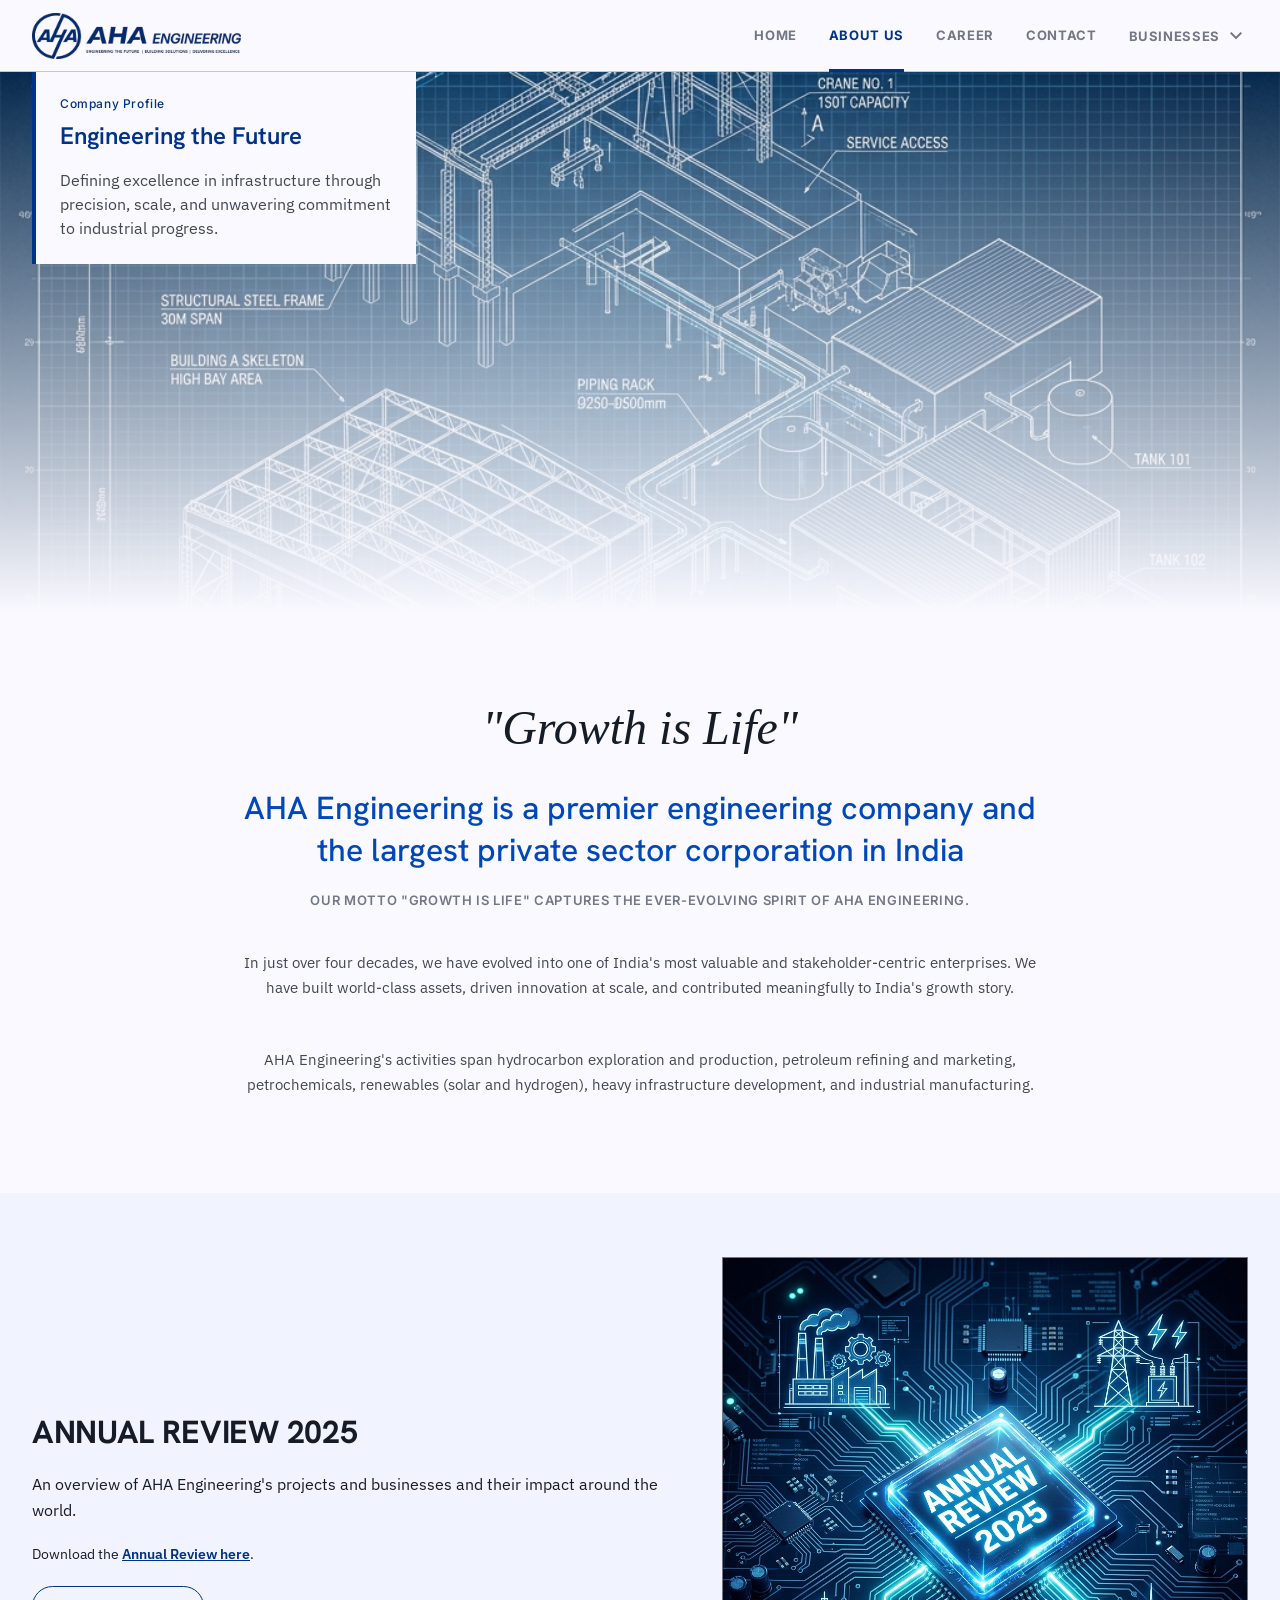
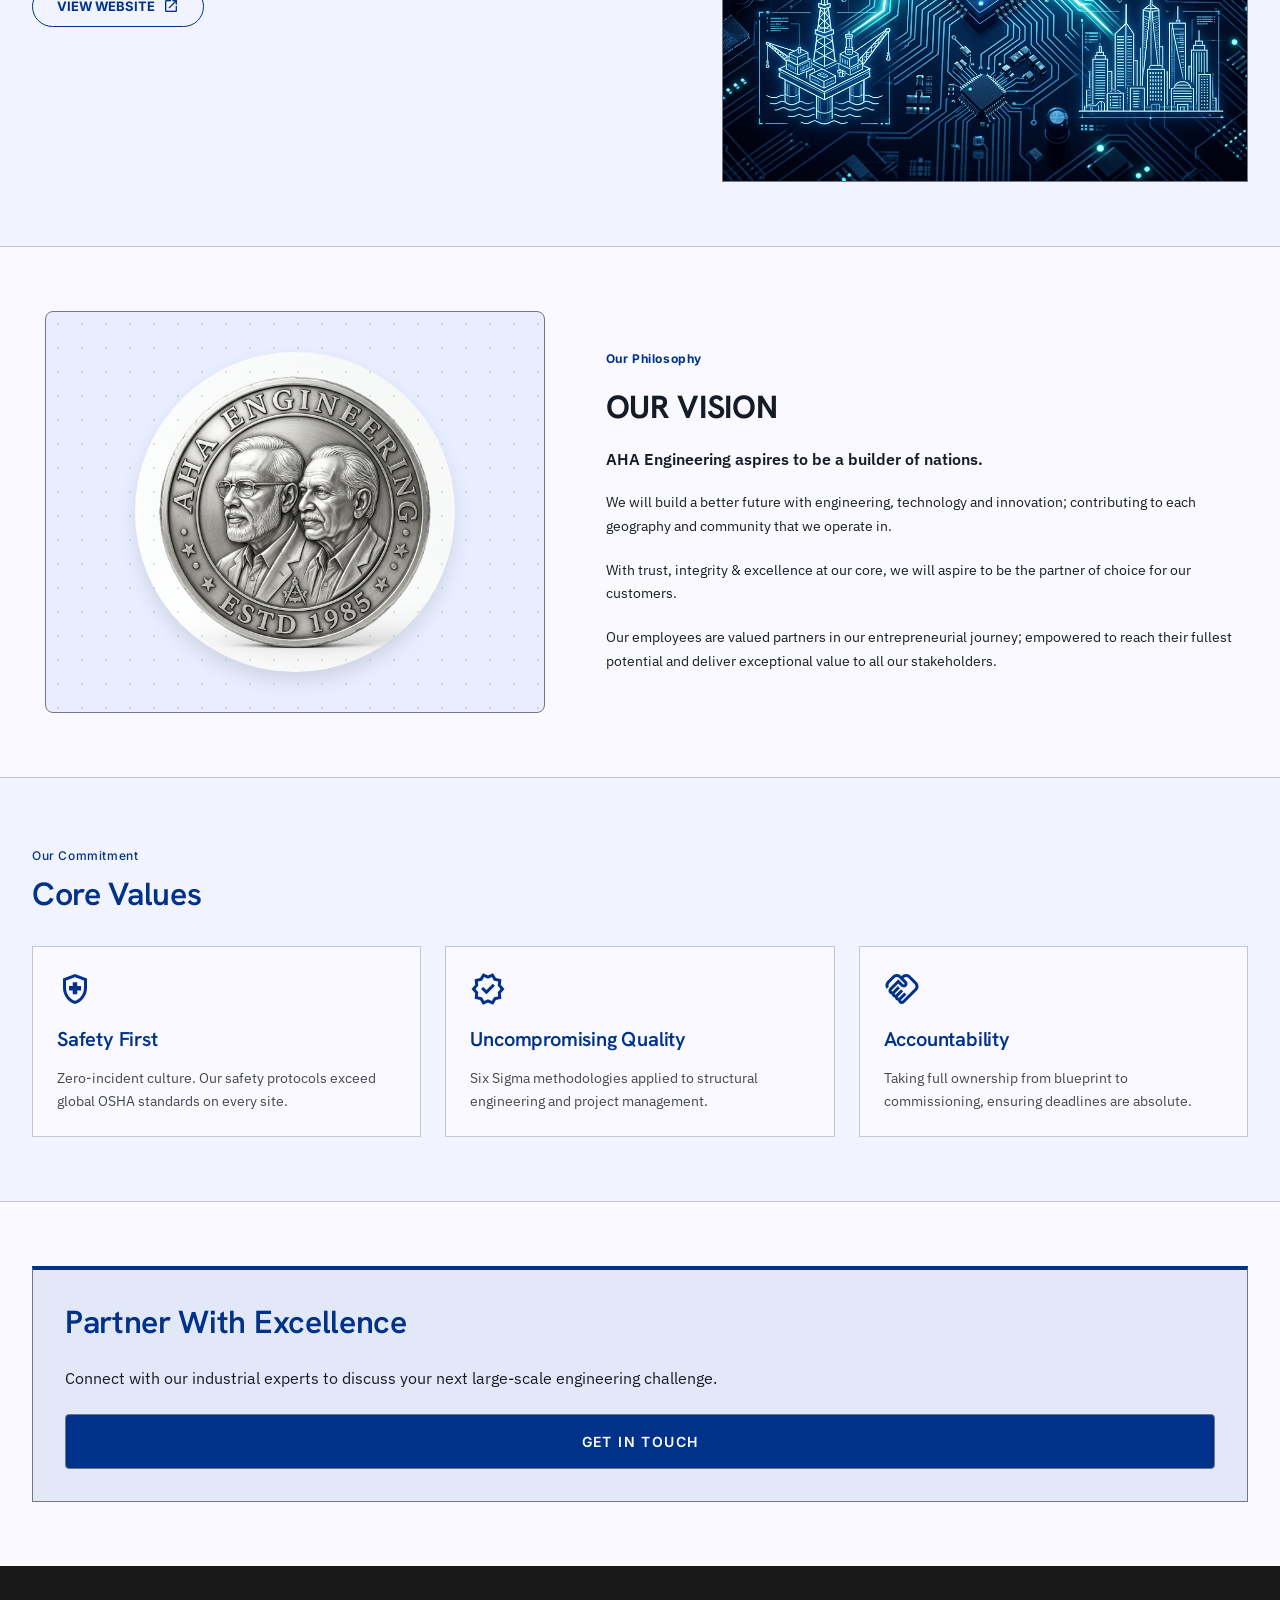
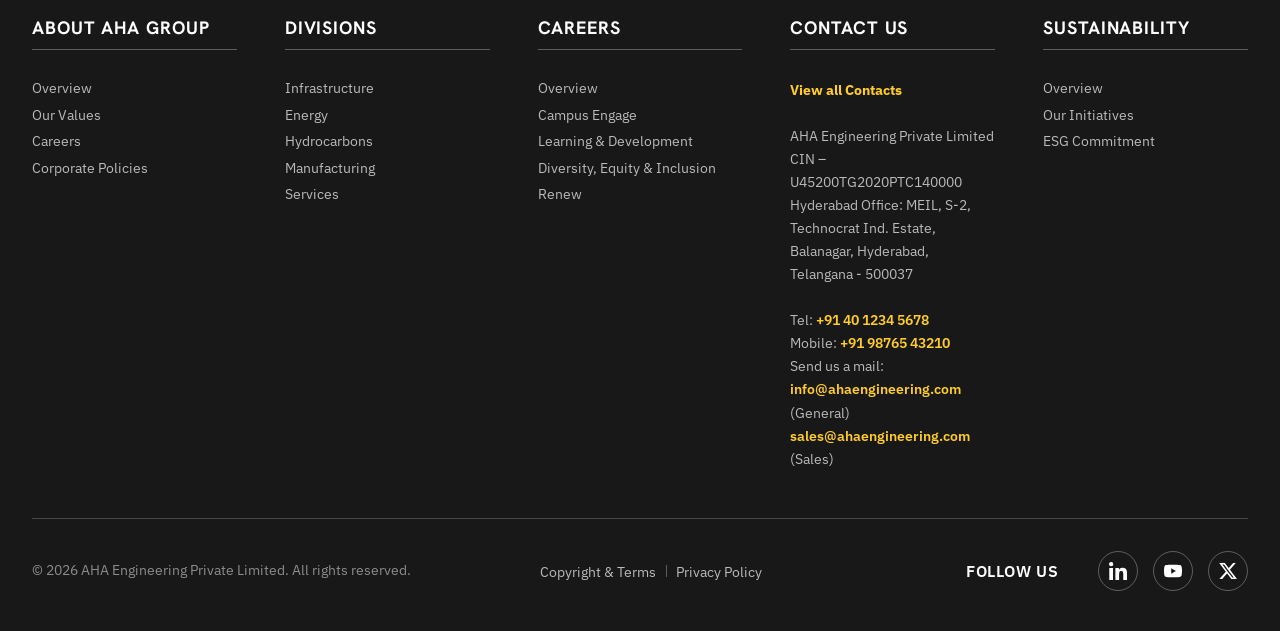
==== commit c866ba9a: "refactor: update website content and layout with new Growth is Life motto and annual review sections" ====
--- a/about.html
+++ b/about.html
@@ -107,107 +107,83 @@
       </div>
     </section>
 
-    <!-- Vision & History Section -->
-    <section class="py-16 scroll-animate" id="vision" style="background-color: var(--color-surface-container-low); border-bottom: 1px solid var(--color-outline-variant);">
-      <div class="container-grid" style="display: flex; flex-direction: column; gap: 32px;">
-        <div>
-          <span class="font-label-technical uppercase" style="color: var(--color-primary);">Our Vision</span>
-          <h2 class="font-headline-lg text-primary" style="color: var(--color-primary); margin-top: 8px;">Touching Lives Through Engineering</h2>
-          <div style="width: 64px; height: 4px; background-color: var(--color-primary); margin-top: 16px;"></div>
-        </div>
-        <p class="font-body-md text-on-surface" style="color: var(--color-on-surface); margin: 0; line-height: 1.6;">
-          To be a global powerhouse in heavy infrastructure, transforming landscapes and empowering communities through engineering solutions that stand the test of time and nature.
+    <!-- Growth is Life Motto Section -->
+    <section class="motto-section scroll-animate" id="motto">
+      <div class="container-grid">
+        <h2 class="motto-title">"Growth is Life"</h2>
+        <h3 class="motto-headline">
+          AHA Engineering is a premier engineering company and the largest private sector corporation in India
+        </h3>
+        <p class="motto-subtitle">
+          Our motto "Growth is Life" captures the ever-evolving spirit of AHA Engineering.
         </p>
-        
-        <div class="value-card brutalist-border" style="background-color: var(--color-surface); display: flex; flex-direction: column; gap: 16px;">
-          <span class="material-symbols-outlined" style="font-size: 36px; color: var(--color-primary);">history</span>
-          <h3 class="font-headline-lg text-primary" style="color: var(--color-primary); font-size: 20px;">Our History</h3>
-          <p class="font-body-sm text-on-surface-variant" style="color: var(--color-on-surface-variant); margin: 0; line-height: 1.6;">
-            Founded on the principles of technical mastery, AHA Engineering has evolved from a local consultant to a global infrastructure titan, delivering over 500+ mega projects across four decades.
+        <div class="motto-body">
+          <p>
+            In just over four decades, we have evolved into one of India's most valuable and stakeholder-centric enterprises. We have built world-class assets, driven innovation at scale, and contributed meaningfully to India's growth story.
           </p>
-        </div>
-      </div>
-    </section>
-
-    <!-- Leadership Section -->
-    <section class="py-16 scroll-animate" id="leadership">
-      <div class="container-grid" style="display: flex; flex-direction: column; gap: 32px;">
-        <div>
-          <span class="font-label-technical uppercase" style="color: var(--color-primary);">Executive Board</span>
-          <h2 class="font-headline-lg text-primary" style="color: var(--color-primary); margin-top: 8px;">Strategic Leadership</h2>
-        </div>
-        
-        <!-- Lead Portrait Card -->
-        <div class="leader-card brutalist-border">
-          <div class="leader-img-box">
-            <img src="assets/images/leader-krishnaiah.png" alt="Mr. P. Krishnaiah Managing Director" class="leader-img" width="600" height="600"/>
-          </div>
-          <div class="leader-info">
-            <div class="leader-role-badge">MANAGING DIRECTOR</div>
-            <h3 class="font-headline-lg text-primary" style="color: var(--color-primary); font-size: 20px; margin: 0;">Mr. P. Krishnaiah</h3>
-            <p class="font-body-sm text-on-surface-variant" style="color: var(--color-on-surface-variant); margin-top: 8px; line-height: 1.6;">
-              Visionary leader with 35+ years in civil infrastructure. Pioneering some of the world's most complex hydraulic and transportation systems.
-            </p>
-          </div>
-        </div>
-        
-        <!-- Roles Grid -->
-        <div style="display: grid; grid-template-columns: repeat(2, 1fr); gap: 16px;">
-          <div class="brutalist-border" style="background-color: var(--color-surface-container-low); padding: 16px;">
-            <p class="font-label-technical uppercase" style="color: var(--color-primary); margin: 0 0 4px 0;">Project Director</p>
-            <p class="font-headline-lg text-on-surface" style="color: var(--color-on-surface); font-size: 14px; margin: 0; font-weight: 600;">Industrial Systems</p>
-          </div>
-          <div class="brutalist-border" style="background-color: var(--color-surface-container-low); padding: 16px;">
-            <p class="font-label-technical uppercase" style="color: var(--color-primary); margin: 0 0 4px 0;">Technical Head</p>
-            <p class="font-headline-lg text-on-surface" style="color: var(--color-on-surface); font-size: 14px; margin: 0; font-weight: 600;">Civil & Structural</p>
-          </div>
-        </div>
-      </div>
-    </section>
-
-    <!-- Global Footprint Stats -->
-    <section class="py-16 scroll-animate" id="footprint" style="background-color: var(--color-primary); color: white; position: relative;">
-      <div class="blueprint-grid" style="opacity: 0.1;"></div>
-      <div class="container-grid" style="display: flex; flex-direction: column; gap: 48px; position: relative; z-index: 10;">
-        <div>
-          <span class="font-label-technical uppercase" style="color: var(--color-on-primary-container);">Global Footprint</span>
-          <h2 class="font-headline-lg text-white" style="color: white; margin-top: 8px;">Engineering Across Borders</h2>
-        </div>
-        
-        <!-- Bento Stats Grid -->
-        <div class="bento-grid">
-          <div class="bento-stat-card">
-            <h3>12+</h3>
-            <p>Countries</p>
-          </div>
-          <div class="bento-stat-card">
-            <h3>25k</h3>
-            <p>Employees</p>
-          </div>
-          <div class="bento-stat-card">
-            <h3>500+</h3>
-            <p>Mega Projects</p>
-          </div>
-          <div class="bento-stat-card">
-            <h3>$4B+</h3>
-            <p>Order Book</p>
-          </div>
-        </div>
-        
-        <div class="brutalist-border" style="border-color: var(--color-on-primary-container); padding: 24px; display: flex; flex-direction: column; gap: 16px;">
-          <div style="display: flex; align-items: center; gap: 16px;">
-            <span class="material-symbols-outlined" style="color: var(--color-on-primary-container);">public</span>
-            <span class="font-label-technical uppercase" style="font-weight: 700; color: var(--color-on-primary-container);">International Operations</span>
-          </div>
-          <p class="font-body-sm" style="margin: 0; line-height: 1.6; opacity: 0.9;">
-            Executing complex turnkey projects in the Middle East, South-East Asia, and East Africa, adhering to stringent international standards.
+          <p>
+            AHA Engineering's activities span hydrocarbon exploration and production, petroleum refining and marketing, petrochemicals, renewables (solar and hydrogen), heavy infrastructure development, and industrial manufacturing.
           </p>
         </div>
       </div>
     </section>
 
+    <!-- Annual Review Section -->
+    <section class="py-16 scroll-animate" id="annual-review" style="background-color: var(--color-surface-container-low); border-bottom: 1px solid var(--color-outline-variant);">
+      <div class="container-grid">
+        <div class="lt-split-section">
+          <div class="lt-split-content">
+            <h2 class="font-headline-lg text-primary" style="font-weight: 700; margin: 0;">ANNUAL REVIEW 2025</h2>
+            <p class="font-body-md text-on-surface" style="margin: 0; line-height: 1.6;">
+              An overview of AHA Engineering's projects and businesses and their impact around the world.
+            </p>
+            <p class="font-body-sm text-on-surface-variant" style="margin: 0; line-height: 1.6;">
+              Download the <a href="#" style="color: var(--color-primary); text-decoration: underline; font-weight: 600;">Annual Review here</a>.
+            </p>
+            <a href="#" class="lt-pill-button">
+              View Website <span class="material-symbols-outlined" style="font-size: 16px;">open_in_new</span>
+            </a>
+          </div>
+          <div class="lt-split-image-container brutalist-border">
+            <img src="assets/images/annual-review-graphic.png" alt="Annual Review 2025" width="800" height="800" />
+          </div>
+        </div>
+      </div>
+    </section>
+
+    <!-- Our Vision Section -->
+    <section class="py-16 scroll-animate" id="vision">
+      <div class="container-grid">
+        <div class="lt-split-section reverse">
+          <div class="lt-split-image-container">
+            <div class="lt-founders-medal-wrap brutalist-border">
+              <div class="blueprint-grid"></div>
+              <img src="assets/images/founders-medal.png" alt="AHA Engineering Founders Medallion" width="600" height="600" />
+            </div>
+          </div>
+          <div class="lt-split-content">
+            <span class="font-label-technical uppercase" style="color: var(--color-primary); font-weight: 700; letter-spacing: 0.05em;">Our Philosophy</span>
+            <h2 class="font-headline-lg text-primary" style="font-weight: 700; margin: 0; text-transform: uppercase;">Our Vision</h2>
+            
+            <p class="font-body-md" style="font-weight: 600; color: var(--color-on-surface); margin: 0; line-height: 1.5;">
+              AHA Engineering aspires to be a builder of nations.
+            </p>
+            <p class="font-body-sm text-on-surface-variant" style="line-height: 1.7; margin: 0;">
+              We will build a better future with engineering, technology and innovation; contributing to each geography and community that we operate in.
+            </p>
+            <p class="font-body-sm text-on-surface-variant" style="line-height: 1.7; margin: 0;">
+              With trust, integrity & excellence at our core, we will aspire to be the partner of choice for our customers.
+            </p>
+            <p class="font-body-sm text-on-surface-variant" style="line-height: 1.7; margin: 0;">
+              Our employees are valued partners in our entrepreneurial journey; empowered to reach their fullest potential and deliver exceptional value to all our stakeholders.
+            </p>
+          </div>
+        </div>
+      </div>
+    </section>
+
     <!-- Core Values Section -->
-    <section class="py-16 scroll-animate" id="values">
+    <section class="py-16 scroll-animate" id="values" style="background-color: var(--color-surface-container-low); border-top: 1px solid var(--color-outline-variant); border-bottom: 1px solid var(--color-outline-variant);">
       <div class="container-grid" style="display: flex; flex-direction: column; gap: 32px;">
         <div>
           <span class="font-label-technical uppercase" style="color: var(--color-primary);">Our Commitment</span>
@@ -268,7 +244,7 @@
             <a class="footer__title" href="about.html">About AHA Group</a>
             <div class="footer__list">
               <div class="link__item"><a href="about.html">Overview</a></div>
-              <div class="link__item"><a href="about.html">Leadership</a></div>
+              <div class="link__item"><a href="about.html#values">Our Values</a></div>
               <div class="link__item"><a href="careers.html">Careers</a></div>
               <div class="link__item"><a href="about.html">Corporate Policies</a></div>
             </div>
--- a/assets/css/style.css
+++ b/assets/css/style.css
@@ -2012,3 +2012,174 @@
   margin: 0;
 }
 
+/* --- RIL Motto Section Styles --- */
+.motto-section {
+  background-color: var(--color-surface);
+  text-align: center;
+  padding: 64px 0;
+}
+
+.motto-title {
+  font-family: Georgia, serif;
+  font-style: italic;
+  font-size: 32px;
+  font-weight: 400;
+  color: var(--color-on-surface);
+  margin: 0 0 16px 0;
+}
+
+.motto-headline {
+  font-family: var(--font-headline);
+  color: var(--color-primary-container);
+  font-size: 22px;
+  font-weight: 500;
+  line-height: 1.3;
+  margin: 0 auto 16px auto;
+  max-width: 800px;
+}
+
+.motto-subtitle {
+  font-family: var(--font-technical);
+  color: var(--color-outline);
+  font-size: 12px;
+  font-weight: 600;
+  text-transform: uppercase;
+  margin: 0 0 24px 0;
+  letter-spacing: 0.05em;
+}
+
+.motto-body {
+  font-family: var(--font-body);
+  color: var(--color-on-surface-variant);
+  font-size: 15px;
+  line-height: 1.7;
+  max-width: 800px;
+  margin: 0 auto;
+  display: flex;
+  flex-direction: column;
+  gap: 16px;
+}
+
+@media (min-width: 768px) {
+  .motto-section {
+    padding: 80px 0;
+  }
+  
+  .motto-title {
+    font-size: 48px;
+    margin-bottom: 24px;
+  }
+  
+  .motto-headline {
+    font-size: 32px;
+    margin-bottom: 20px;
+  }
+  
+  .motto-subtitle {
+    font-size: 13px;
+  }
+}
+
+/* --- L&T Overview Sections Styles --- */
+.lt-split-section {
+  display: grid;
+  grid-template-columns: 1fr;
+  gap: 48px;
+  align-items: center;
+}
+
+.lt-split-content {
+  display: flex;
+  flex-direction: column;
+  gap: 20px;
+  text-align: left;
+}
+
+.lt-split-image-container {
+  display: flex;
+  justify-content: center;
+  align-items: center;
+  position: relative;
+  overflow: hidden;
+  width: 100%;
+}
+
+.lt-split-image-container img {
+  width: 100%;
+  max-width: 100%;
+  height: auto;
+  object-fit: cover;
+}
+
+.lt-founders-medal-wrap {
+  position: relative;
+  background-color: #e8eeff;
+  border-radius: var(--rounded-lg);
+  padding: 40px;
+  display: flex;
+  justify-content: center;
+  align-items: center;
+  width: 100%;
+  max-width: 500px;
+  margin: 0 auto;
+}
+
+.lt-founders-medal-wrap .blueprint-grid {
+  opacity: 0.15;
+}
+
+.lt-founders-medal-wrap img {
+  width: 100%;
+  max-width: 320px;
+  height: auto;
+  border-radius: var(--rounded-full);
+  box-shadow: 0 10px 25px -5px rgba(0, 0, 0, 0.15);
+  background-color: white;
+}
+
+.lt-pill-button {
+  display: inline-flex;
+  align-items: center;
+  gap: 8px;
+  padding: 10px 24px;
+  border: 1.5px solid var(--color-primary);
+  border-radius: var(--rounded-full);
+  color: var(--color-primary);
+  font-family: var(--font-technical);
+  font-size: 13px;
+  font-weight: 700;
+  text-transform: uppercase;
+  text-decoration: none;
+  background-color: transparent;
+  transition: background-color 0.2s, color 0.2s, transform 0.1s;
+  cursor: pointer;
+  align-self: flex-start;
+}
+
+.lt-pill-button:hover {
+  background-color: var(--color-primary);
+  color: white;
+}
+
+.lt-pill-button:active {
+  transform: scale(0.96);
+}
+
+@media (min-width: 992px) {
+  .lt-split-section {
+    grid-template-columns: 1.1fr 0.9fr;
+  }
+  
+  .lt-split-section.reverse {
+    grid-template-columns: 0.9fr 1.1fr;
+  }
+  
+  .lt-split-section.reverse .lt-split-image-container {
+    grid-column: 1;
+  }
+  
+  .lt-split-section.reverse .lt-split-content {
+    grid-column: 2;
+  }
+}
+
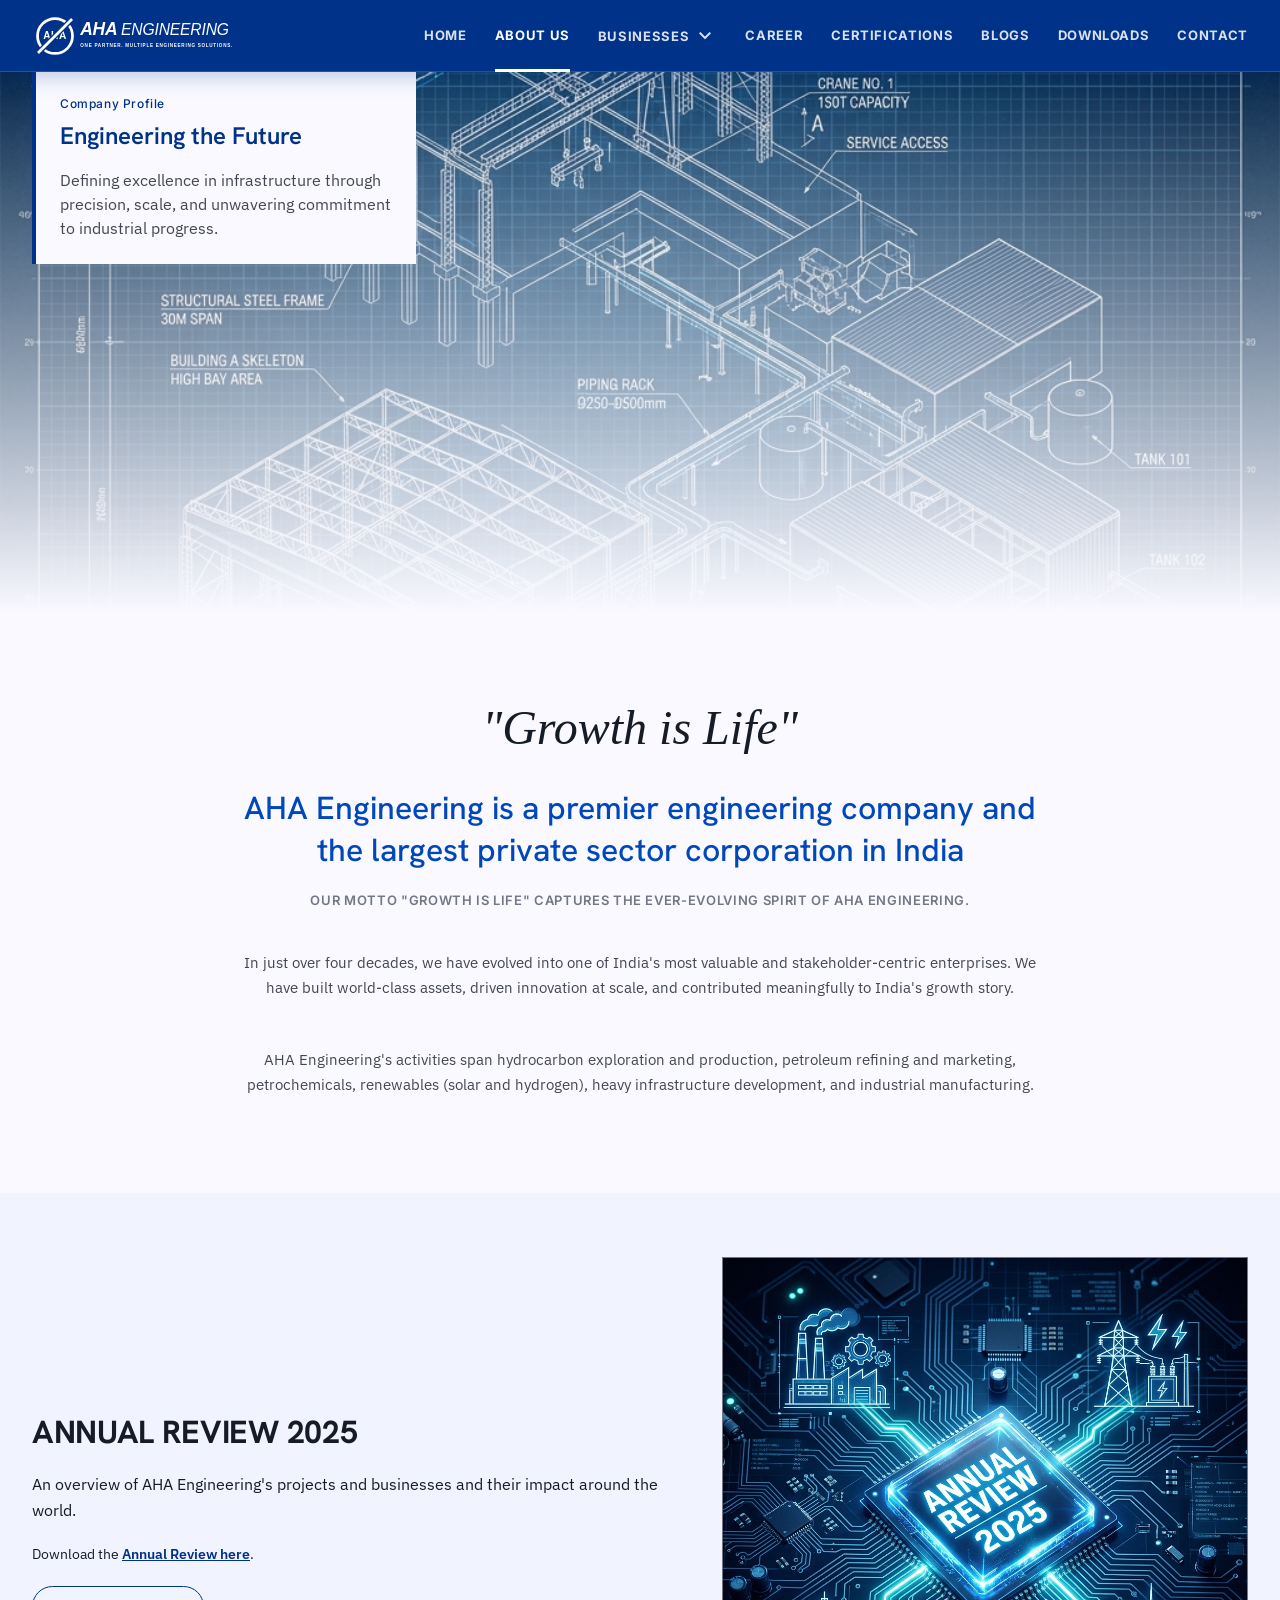
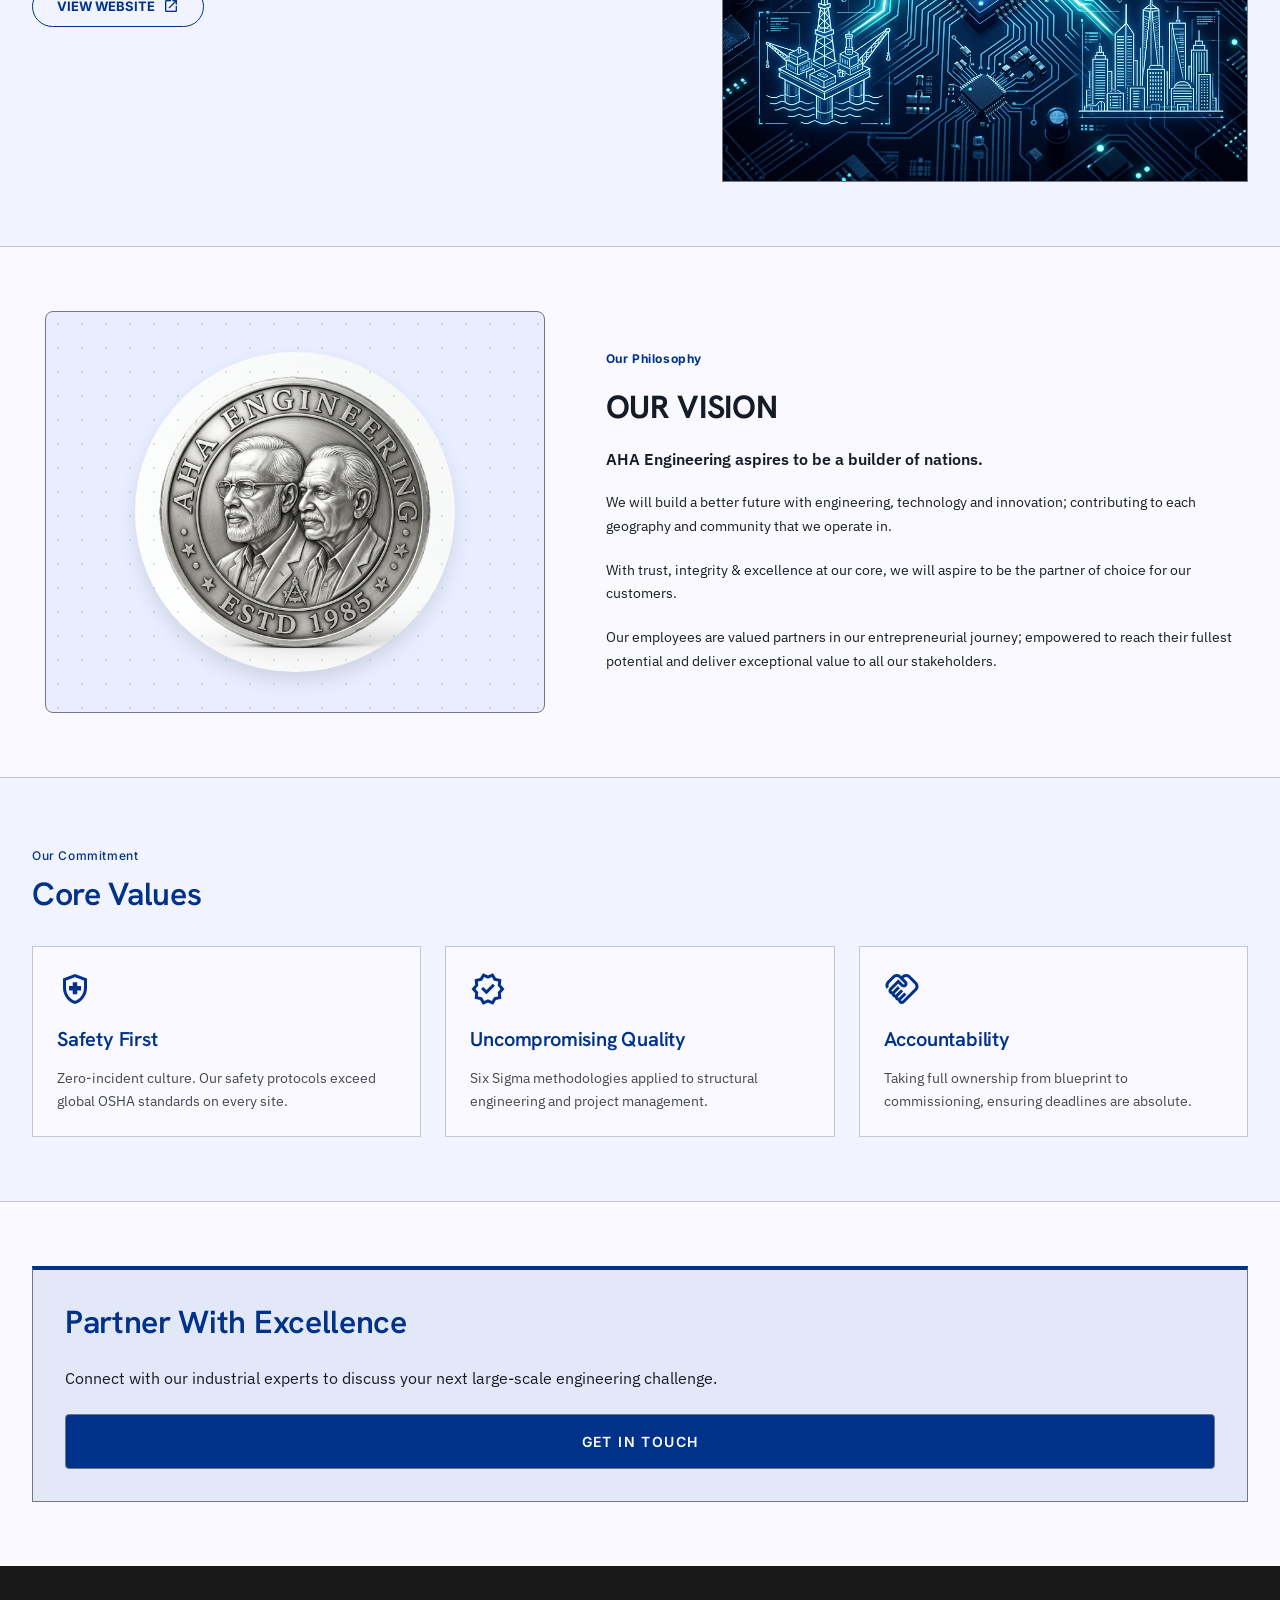
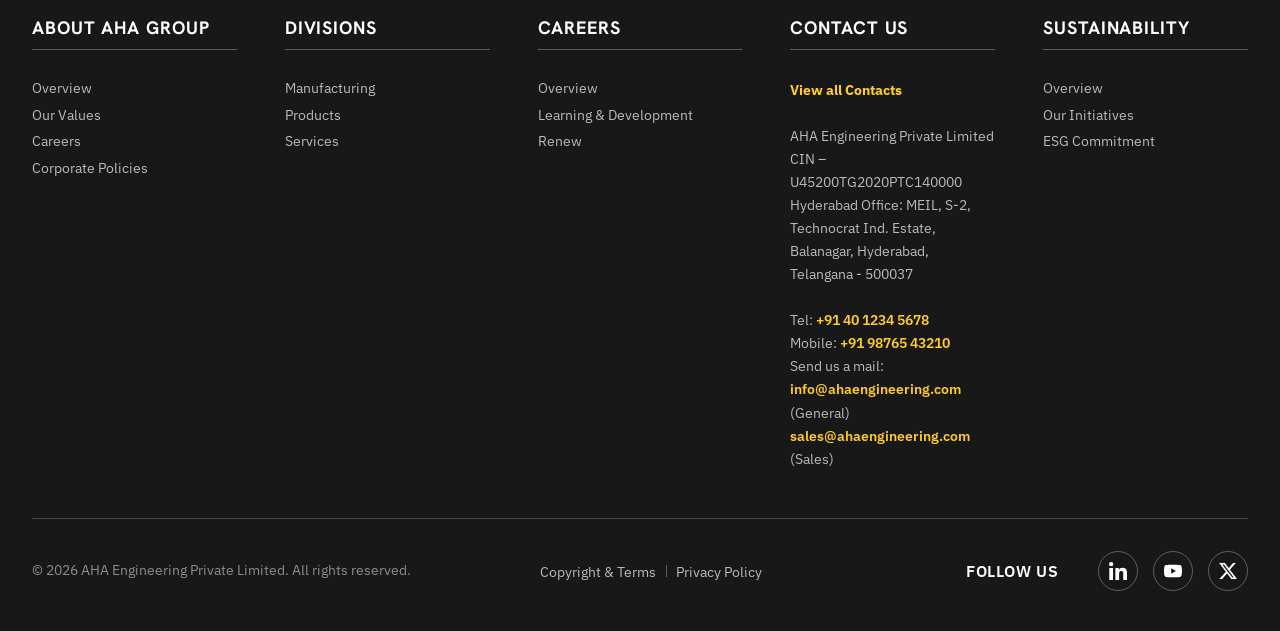
==== commit 1a13979e: "feat: redesign global navigation and update site header styling with new brand assets" ====
--- a/about.html
+++ b/about.html
@@ -24,12 +24,12 @@
   <!-- Top App Bar Header -->
   <header class="header-fixed" id="site-header">
     <div class="header-logo-area">
-      <button class="material-symbols-outlined" id="menu-toggle" aria-label="Open Navigation Menu" style="background: none; border: none; color: var(--color-primary); cursor: pointer; padding: 4px;">menu</button>
+      <button class="material-symbols-outlined" id="menu-toggle" aria-label="Open Navigation Menu" style="background: none; border: none; color: #ffffff; cursor: pointer; padding: 4px;">menu</button>
       <a href="index.html" style="text-decoration: none;">
         <h1 class="header-logo-title">
           <picture>
-            <source srcset="assets/images/logo.webp" type="image/webp">
-            <img src="assets/images/logo.png" class="header-logo" alt="AHA Engineering" width="209" height="46">
+            <source srcset="assets/images/logo-white.svg" type="image/svg+xml">
+            <img src="assets/images/logo-white.svg" class="header-logo" alt="AHA Engineering" width="209" height="46">
           </picture>
         </h1>
       </a>
@@ -37,18 +37,21 @@
     <nav class="desktop-nav">
       <a class="nav-item" href="index.html">Home</a>
       <a class="nav-item active" href="about.html">About us</a>
-      <a class="nav-item" href="careers.html">Career</a>
-      <a class="nav-item" href="contact.html">Contact</a>
       <div class="nav-dropdown">
         <button class="nav-dropdown-btn">
           Businesses <span class="material-symbols-outlined dropdown-icon">expand_more</span>
         </button>
         <div class="nav-dropdown-content">
-          <a class="dropdown-item" href="businesses.html#manufacturing">Products</a>
-          <a class="dropdown-item" href="index.html#projects">Projects</a>
+          <a class="dropdown-item" href="businesses.html">All Businesses</a>
+          <a class="dropdown-item" href="products.html">Products</a>
           <a class="dropdown-item" href="businesses.html#services">Services</a>
         </div>
       </div>
+      <a class="nav-item" href="careers.html">Career</a>
+      <a class="nav-item" href="about.html#certifications">Certifications</a>
+      <a class="nav-item" href="index.html#blogs">Blogs</a>
+      <a class="nav-item" href="index.html#downloads">Downloads</a>
+      <a class="nav-item" href="contact.html">Contact</a>
     </nav>
   </header>
 
@@ -71,7 +74,7 @@
           <span class="material-symbols-outlined">layers</span> Businesses
         </div>
         <div class="sidebar-sub-nav">
-          <a class="sidebar-sub-link" href="businesses.html#manufacturing">Products</a>
+          <a class="sidebar-sub-link" href="products.html">Products</a>
           <a class="sidebar-sub-link" href="index.html#projects">Projects</a>
           <a class="sidebar-sub-link" href="businesses.html#services">Services</a>
         </div>
@@ -254,11 +257,9 @@
           <div class="col__block">
             <a class="footer__title" href="businesses.html">Divisions</a>
             <div class="footer__list">
-              <div class="link__item"><a href="businesses.html#construction">Infrastructure</a></div>
-              <div class="link__item"><a href="businesses.html#energy">Energy</a></div>
-              <div class="link__item"><a href="businesses.html#manufacturing">Hydrocarbons</a></div>
               <div class="link__item"><a href="businesses.html#manufacturing">Manufacturing</a></div>
-              <div class="link__item"><a href="businesses.html">Services</a></div>
+              <div class="link__item"><a href="products.html">Products</a></div>
+              <div class="link__item"><a href="businesses.html#services">Services</a></div>
             </div>
           </div>
           
@@ -267,9 +268,7 @@
             <a class="footer__title" href="careers.html">Careers</a>
             <div class="footer__list">
               <div class="link__item"><a href="careers.html#overview">Overview</a></div>
-              <div class="link__item"><a href="careers.html#campus">Campus Engage</a></div>
               <div class="link__item"><a href="careers.html#learning">Learning &amp; Development</a></div>
-              <div class="link__item"><a href="careers.html#diversity">Diversity, Equity &amp; Inclusion</a></div>
               <div class="link__item"><a href="careers.html#renew">Renew</a></div>
             </div>
           </div>
--- a/assets/css/style.css
+++ b/assets/css/style.css
@@ -170,10 +170,9 @@
   left: 0;
   right: 0;
   height: 72px;
-  background-color: rgba(249, 249, 255, 0.9);
-  backdrop-filter: blur(12px);
-  -webkit-backdrop-filter: blur(12px);
-  border-bottom: 1px solid var(--color-outline-variant);
+  background-color: var(--color-primary);
+  border-bottom: 1px solid rgba(255, 255, 255, 0.15);
+  box-shadow: 0 4px 20px rgba(0, 50, 138, 0.25);
   z-index: 50;
   display: flex;
   justify-content: space-between;
@@ -223,7 +222,7 @@
   .desktop-nav {
     display: flex;
     align-items: center;
-    gap: 32px;
+    gap: 28px;
     height: 100%;
   }
 
@@ -238,7 +237,7 @@
 }
 
 .nav-item {
-  color: var(--color-outline);
+  color: rgba(255, 255, 255, 0.85);
   text-decoration: none;
   font-family: var(--font-technical);
   font-size: 13px;
@@ -254,7 +253,7 @@
 }
 
 .nav-item:hover {
-  color: var(--color-primary);
+  color: #ffffff;
 }
 
 .nav-item::after {
@@ -264,7 +263,7 @@
   left: 0;
   width: 100%;
   height: 3px;
-  background-color: var(--color-primary);
+  background-color: #ffffff;
   transform: scaleX(0);
   transition: transform 0.3s cubic-bezier(0.16, 1, 0.3, 1);
 }
@@ -275,7 +274,7 @@
 }
 
 .nav-item.active {
-  color: var(--color-primary);
+  color: #ffffff;
 }
 
 /* Dropdown styling */
@@ -289,7 +288,7 @@
 .nav-dropdown-btn {
   background: none;
   border: none;
-  color: var(--color-outline);
+  color: rgba(255, 255, 255, 0.85);
   font-family: var(--font-technical);
   font-size: 13px;
   font-weight: 700;
@@ -306,7 +305,7 @@
 }
 
 .nav-dropdown:hover .nav-dropdown-btn {
-  color: var(--color-primary);
+  color: #ffffff;
 }
 
 .nav-dropdown-btn::after {
@@ -316,7 +315,7 @@
   left: 0;
   width: 100%;
   height: 3px;
-  background-color: var(--color-primary);
+  background-color: #ffffff;
   transform: scaleX(0);
   transition: transform 0.3s cubic-bezier(0.16, 1, 0.3, 1);
 }
@@ -327,7 +326,7 @@
 }
 
 .nav-dropdown.active .nav-dropdown-btn {
-  color: var(--color-primary);
+  color: #ffffff;
 }
 
 .dropdown-icon {
@@ -821,43 +820,136 @@
   background-color: white;
 }
 
-/* Network Section */
-.network-box {
-  background-color: var(--color-primary-container);
-  border: 1px solid var(--color-outline);
+/* Redesigned Executive Global Presence Section */
+.global-reach-wrapper {
+  display: grid;
+  grid-template-columns: 1fr;
+  gap: 24px;
+  margin-top: 32px;
+}
+
+@media (min-width: 768px) {
+  .global-reach-wrapper {
+    grid-template-columns: repeat(3, 1fr);
+  }
+}
+
+.global-hub-card {
+  background: rgba(255, 255, 255, 0.06);
+  border: 1px solid rgba(255, 255, 255, 0.18);
+  border-radius: var(--rounded-default);
+  padding: 28px 24px;
   position: relative;
   overflow: hidden;
-  display: flex;
-  align-items: center;
-  justify-content: center;
-  aspect-ratio: 1;
-}
-
-.network-dots {
+  transition: transform 0.3s ease, border-color 0.3s ease, background-color 0.3s ease;
+  display: flex;
+  flex-direction: column;
+  justify-content: space-between;
+}
+
+.global-hub-card::before {
+  content: '';
   position: absolute;
-  inset: 0;
-  opacity: 0.15;
-  background-image: radial-gradient(var(--color-primary-fixed-dim) 1.5px, transparent 1.5px);
-  background-size: 20px 20px;
-}
-
-.network-badge {
-  background-color: rgba(0, 0, 0, 0.6);
-  backdrop-filter: blur(4px);
-  padding: 6px 12px;
-  border: 1px solid var(--color-outline);
+  top: 0;
+  left: 0;
+  width: 100%;
+  height: 3px;
+  background: linear-gradient(90deg, #ffffff, var(--color-primary-fixed-dim));
+  opacity: 0.8;
+}
+
+.global-hub-card:hover {
+  transform: translateY(-4px);
+  background: rgba(255, 255, 255, 0.12);
+  border-color: rgba(255, 255, 255, 0.4);
+}
+
+.hub-card-header {
+  display: flex;
+  justify-content: space-between;
+  align-items: flex-start;
+  margin-bottom: 16px;
+}
+
+.hub-city-name {
+  font-family: var(--font-headline);
+  font-size: 24px;
+  font-weight: 800;
+  text-transform: uppercase;
+  letter-spacing: 0.05em;
+  color: #ffffff;
+  margin: 0;
+}
+
+.hub-country {
+  font-family: var(--font-technical);
+  font-size: 11px;
+  text-transform: uppercase;
+  color: var(--color-primary-fixed-dim);
+  letter-spacing: 0.08em;
+  font-weight: 700;
+  margin-top: 4px;
+}
+
+.hub-status-pill {
+  display: inline-flex;
+  align-items: center;
+  gap: 6px;
+  padding: 4px 10px;
+  border-radius: 999px;
+  background: rgba(0, 200, 115, 0.15);
+  border: 1px solid rgba(0, 200, 115, 0.35);
   font-family: var(--font-technical);
   font-size: 10px;
   text-transform: uppercase;
-  color: white;
-  position: absolute;
-}
-
-/* Floating City Badges positions */
-.badge-hyd { top: 20%; left: 15%; }
-.badge-dub { top: 40%; right: 15%; }
-.badge-sing { bottom: 30%; left: 35%; }
-.badge-lon { top: 70%; right: 25%; }
+  font-weight: 700;
+  color: #55efc4;
+}
+
+.hub-status-dot {
+  width: 6px;
+  height: 6px;
+  border-radius: 50%;
+  background-color: #00b894;
+  box-shadow: 0 0 8px #00b894;
+  animation: pulseHub 2s infinite;
+}
+
+@keyframes pulseHub {
+  0% { transform: scale(0.95); opacity: 0.8; }
+  50% { transform: scale(1.3); opacity: 1; }
+  100% { transform: scale(0.95); opacity: 0.8; }
+}
+
+.hub-body {
+  font-family: var(--font-body);
+  font-size: 13px;
+  color: rgba(255, 255, 255, 0.85);
+  line-height: 1.6;
+  margin-bottom: 20px;
+}
+
+.hub-tags {
+  display: flex;
+  flex-wrap: wrap;
+  gap: 6px;
+}
+
+.hub-tag {
+  background: rgba(0, 0, 0, 0.25);
+  border: 1px solid rgba(255, 255, 255, 0.12);
+  padding: 4px 8px;
+  border-radius: 4px;
+  font-family: var(--font-technical);
+  font-size: 10px;
+  text-transform: uppercase;
+  color: var(--color-primary-fixed);
+  letter-spacing: 0.04em;
+}
+
+#menu-toggle {
+  color: #ffffff !important;
+}
 
 /* Bento Stats Grid */
 .bento-grid {
@@ -2183,3 +2275,355 @@
   }
 }
 
+/* ==========================================================================
+   PRODUCTS CATALOG PAGE
+   ========================================================================== */
+
+.products-layout {
+  display: grid;
+  grid-template-columns: 1fr;
+  gap: 40px;
+  position: relative;
+}
+
+@media (min-width: 992px) {
+  .products-layout {
+    grid-template-columns: 280px 1fr;
+  }
+}
+
+/* Sidebar Navigation */
+.products-sidebar {
+  display: none !important;
+}
+
+@media (min-width: 992px) {
+  .products-sidebar {
+    display: block !important;
+    position: sticky;
+    top: 96px; /* Offset for header + padding */
+    align-self: start;
+    z-index: 10;
+    background-color: var(--color-surface-container-lowest);
+    padding: 24px;
+    border-radius: var(--rounded-md);
+  }
+}
+
+.products-sidebar-title {
+  font-family: var(--font-headline);
+  font-size: 14px;
+  font-weight: 700;
+  text-transform: uppercase;
+  color: var(--color-primary);
+  margin-bottom: 16px;
+  letter-spacing: 0.05em;
+  border-bottom: 2px solid var(--color-primary);
+  padding-bottom: 8px;
+}
+
+.products-sidebar-menu {
+  display: flex;
+  flex-direction: column;
+  gap: 12px;
+}
+
+.products-sidebar-item {
+  display: flex;
+  align-items: center;
+  gap: 12px;
+  padding: 10px 16px;
+  color: var(--color-on-surface-variant);
+  font-family: var(--font-technical);
+  font-size: 12px;
+  font-weight: 700;
+  text-decoration: none;
+  border-radius: var(--rounded-sm);
+  transition: all 0.25s ease;
+  border-left: 3px solid transparent;
+  text-transform: uppercase;
+  letter-spacing: 0.02em;
+}
+
+.products-sidebar-item:hover {
+  background-color: var(--color-surface-container-low);
+  color: var(--color-primary);
+}
+
+.products-sidebar-item.active {
+  background-color: var(--color-surface-container);
+  color: var(--color-primary);
+  border-left-color: var(--color-primary);
+}
+
+.products-sidebar-item .cat-num {
+  font-size: 10px;
+  opacity: 0.6;
+}
+
+/* Mobile Category Slider */
+.mobile-category-slider-container {
+  position: sticky;
+  top: 72px;
+  z-index: 45;
+  background-color: var(--color-surface);
+  border-bottom: 1px solid var(--color-outline-variant);
+  margin: 0 0 24px 0;
+  padding: 12px var(--spacing-margin-edge);
+}
+
+@media (min-width: 992px) {
+  .mobile-category-slider-container {
+    display: none;
+  }
+}
+
+.mobile-category-slider {
+  display: flex;
+  gap: 8px;
+  overflow-x: auto;
+  scrollbar-width: none;
+  -ms-overflow-style: none;
+}
+
+.mobile-category-slider::-webkit-scrollbar {
+  display: none;
+}
+
+.mobile-category-btn {
+  background-color: var(--color-surface-container-lowest);
+  border: 1px solid var(--color-outline-variant);
+  color: var(--color-on-surface-variant);
+  font-family: var(--font-technical);
+  font-size: 11px;
+  font-weight: 700;
+  padding: 10px 16px;
+  border-radius: var(--rounded-full);
+  white-space: nowrap;
+  text-transform: uppercase;
+  letter-spacing: 0.03em;
+  cursor: pointer;
+  transition: all 0.2s ease;
+}
+
+.mobile-category-btn:hover {
+  border-color: var(--color-primary);
+  color: var(--color-primary);
+}
+
+.mobile-category-btn.active {
+  background-color: var(--color-primary);
+  color: white;
+  border-color: var(--color-primary);
+}
+
+/* Product Catalog Sections */
+.products-content {
+  display: flex;
+  flex-direction: column;
+  gap: 64px;
+}
+
+.products-section {
+  display: none;
+  opacity: 0;
+  transition: opacity 0.35s cubic-bezier(0.16, 1, 0.3, 1);
+}
+
+.products-section.active {
+  display: block;
+  opacity: 1;
+}
+
+.products-section-header {
+  border-bottom: 2px solid var(--color-primary);
+  padding-bottom: 16px;
+  margin-bottom: 32px;
+  position: relative;
+}
+
+.products-section-num {
+  font-family: var(--font-technical);
+  font-size: 12px;
+  font-weight: 700;
+  color: var(--color-primary);
+  letter-spacing: 0.1em;
+  display: block;
+  margin-bottom: 4px;
+}
+
+.products-section-title {
+  font-family: var(--font-headline);
+  font-size: 28px;
+  font-weight: 700;
+  color: var(--color-on-surface);
+  text-transform: uppercase;
+  letter-spacing: -0.01em;
+}
+
+.products-section-desc {
+  font-family: var(--font-body);
+  font-size: 15px;
+  color: var(--color-on-surface-variant);
+  margin-top: 8px;
+  max-width: 750px;
+}
+
+/* Imageless Product Grid */
+.products-grid {
+  display: grid;
+  grid-template-columns: 1fr;
+  gap: 32px;
+}
+
+@media (min-width: 1200px) {
+  .products-grid {
+    grid-template-columns: repeat(2, 1fr);
+  }
+}
+
+/* Imageless Product Card */
+.product-card-imageless {
+  background-color: var(--color-surface-container-lowest);
+  border: 1px solid var(--color-outline);
+  padding: 32px;
+  display: flex;
+  flex-direction: column;
+  gap: 20px;
+  position: relative;
+  overflow: hidden;
+  transition: all 0.3s cubic-bezier(0.16, 1, 0.3, 1);
+}
+
+.product-card-imageless:hover {
+  border-color: var(--color-primary);
+  box-shadow: 6px 6px 0px 0px var(--color-primary);
+  transform: translateY(-4px);
+}
+
+.product-card-imageless-header {
+  display: flex;
+  align-items: flex-start;
+  justify-content: space-between;
+  gap: 16px;
+  position: relative;
+  z-index: 1;
+}
+
+.product-card-icon-wrap {
+  width: 48px;
+  height: 48px;
+  background-color: var(--color-surface-container);
+  color: var(--color-primary);
+  display: flex;
+  align-items: center;
+  justify-content: center;
+  border-radius: var(--rounded-default);
+  transition: all 0.3s ease;
+  border: 1px solid var(--color-outline-variant);
+}
+
+.product-card-imageless:hover .product-card-icon-wrap {
+  background-color: var(--color-primary);
+  color: white;
+  border-color: var(--color-primary);
+  transform: rotate(5deg) scale(1.05);
+}
+
+.product-card-badge {
+  font-family: var(--font-technical);
+  font-size: 9px;
+  font-weight: 700;
+  text-transform: uppercase;
+  letter-spacing: 0.05em;
+  padding: 4px 8px;
+  background-color: var(--color-surface-container-high);
+  color: var(--color-on-surface-variant);
+  border-radius: var(--rounded-sm);
+  align-self: flex-start;
+}
+
+.product-card-imageless:hover .product-card-badge {
+  background-color: var(--color-primary-container);
+  color: var(--color-on-primary-container);
+}
+
+.product-card-content {
+  display: flex;
+  flex-direction: column;
+  gap: 8px;
+  position: relative;
+  z-index: 1;
+}
+
+.product-card-title {
+  font-family: var(--font-headline);
+  font-size: 20px;
+  font-weight: 700;
+  color: var(--color-on-surface);
+  margin: 0;
+  text-transform: uppercase;
+}
+
+.product-card-subtypes {
+  font-family: var(--font-technical);
+  font-size: 11px;
+  font-weight: 600;
+  color: var(--color-primary);
+  letter-spacing: 0.02em;
+  line-height: 1.4;
+  margin: 4px 0 0 0;
+  text-transform: uppercase;
+}
+
+.product-card-desc {
+  font-family: var(--font-body);
+  font-size: 14px;
+  line-height: 1.6;
+  color: var(--color-on-surface-variant);
+  margin: 4px 0 0 0;
+}
+
+/* Technical Specification Table Grid */
+.product-specs-table {
+  border-top: 1px solid var(--color-outline-variant);
+  border-bottom: 1px solid var(--color-outline-variant);
+  padding: 12px 0;
+  margin-top: 8px;
+  display: flex;
+  flex-direction: column;
+  gap: 8px;
+  position: relative;
+  z-index: 1;
+}
+
+.product-spec-row {
+  display: flex;
+  justify-content: space-between;
+  align-items: flex-start;
+  font-family: var(--font-body);
+  font-size: 13px;
+  line-height: 1.4;
+  gap: 16px;
+}
+
+.product-spec-label {
+  font-weight: 600;
+  color: var(--color-on-surface);
+  min-width: 100px;
+}
+
+.product-spec-value {
+  color: var(--color-on-surface-variant);
+  text-align: right;
+}
+
+/* Inquire CTA Button */
+.product-card-cta-btn {
+  margin-top: 8px;
+  align-self: flex-start;
+  position: relative;
+  z-index: 1;
+}
+
+
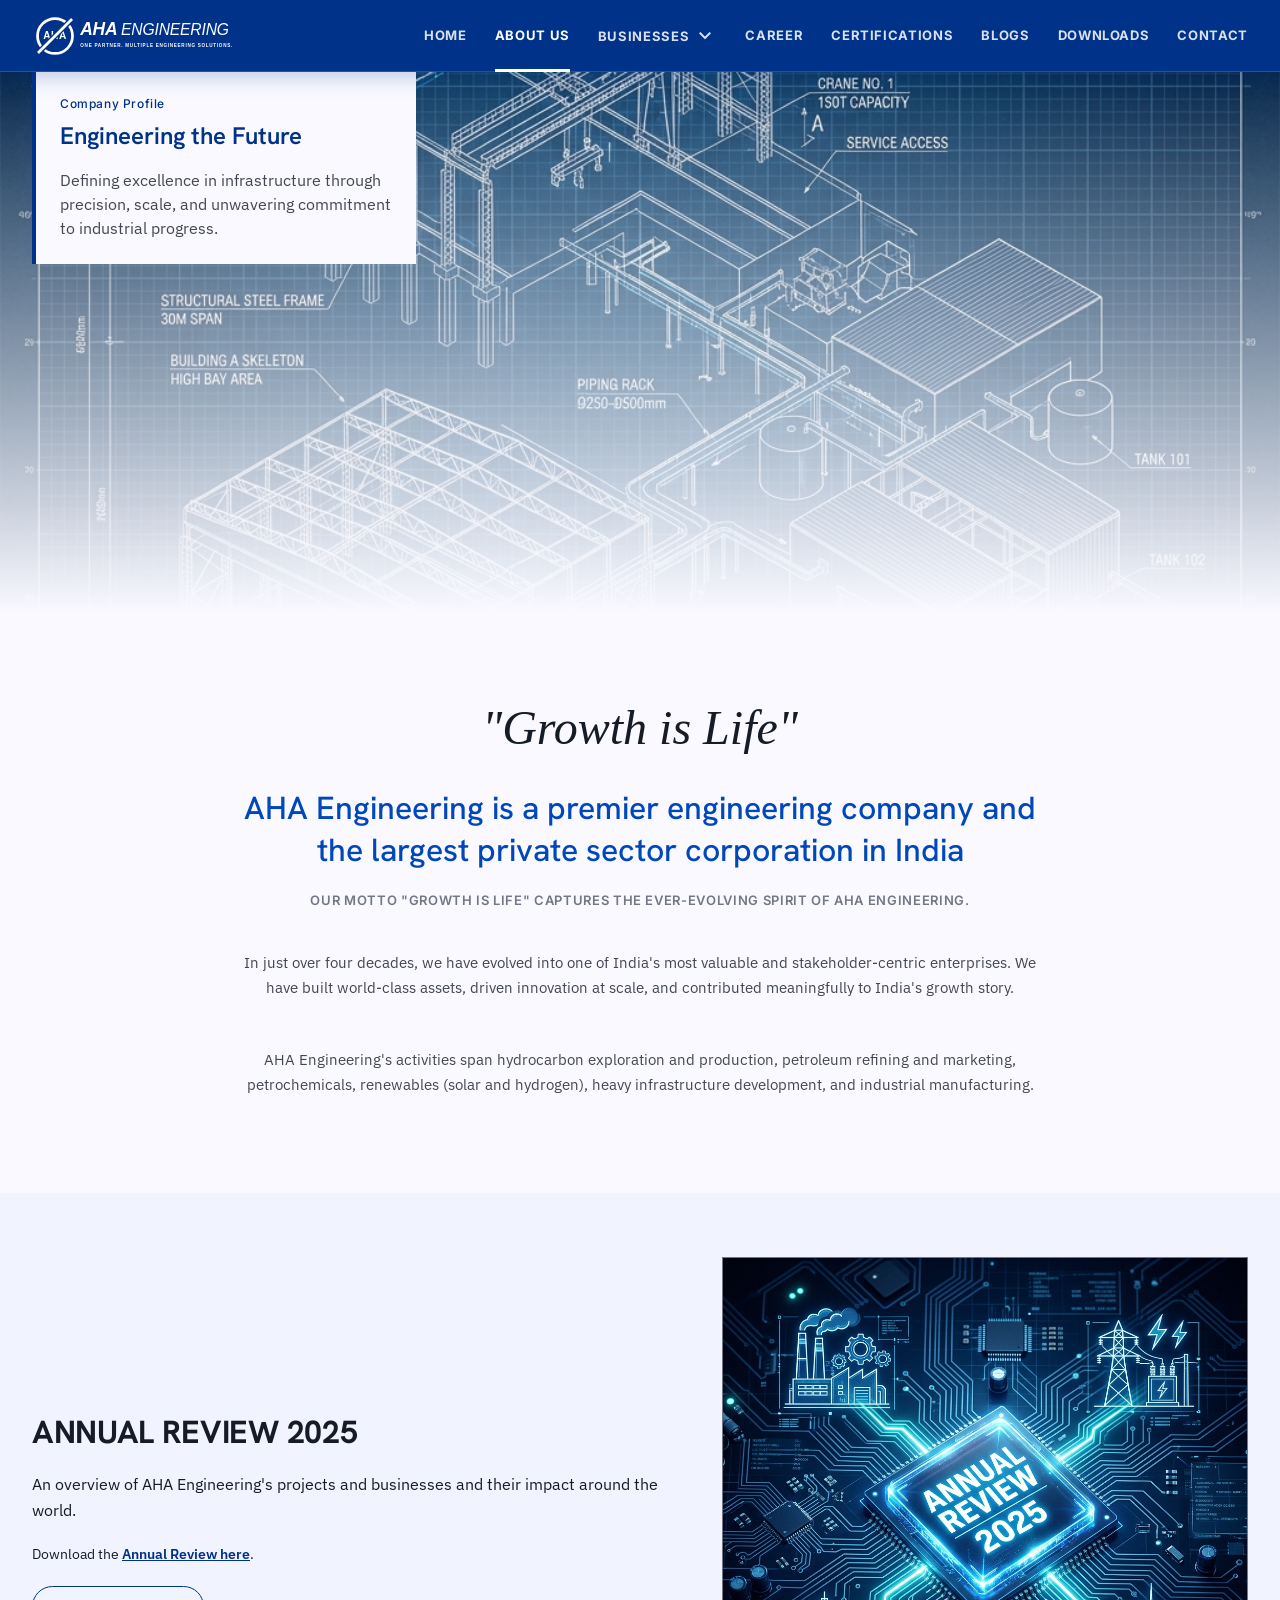
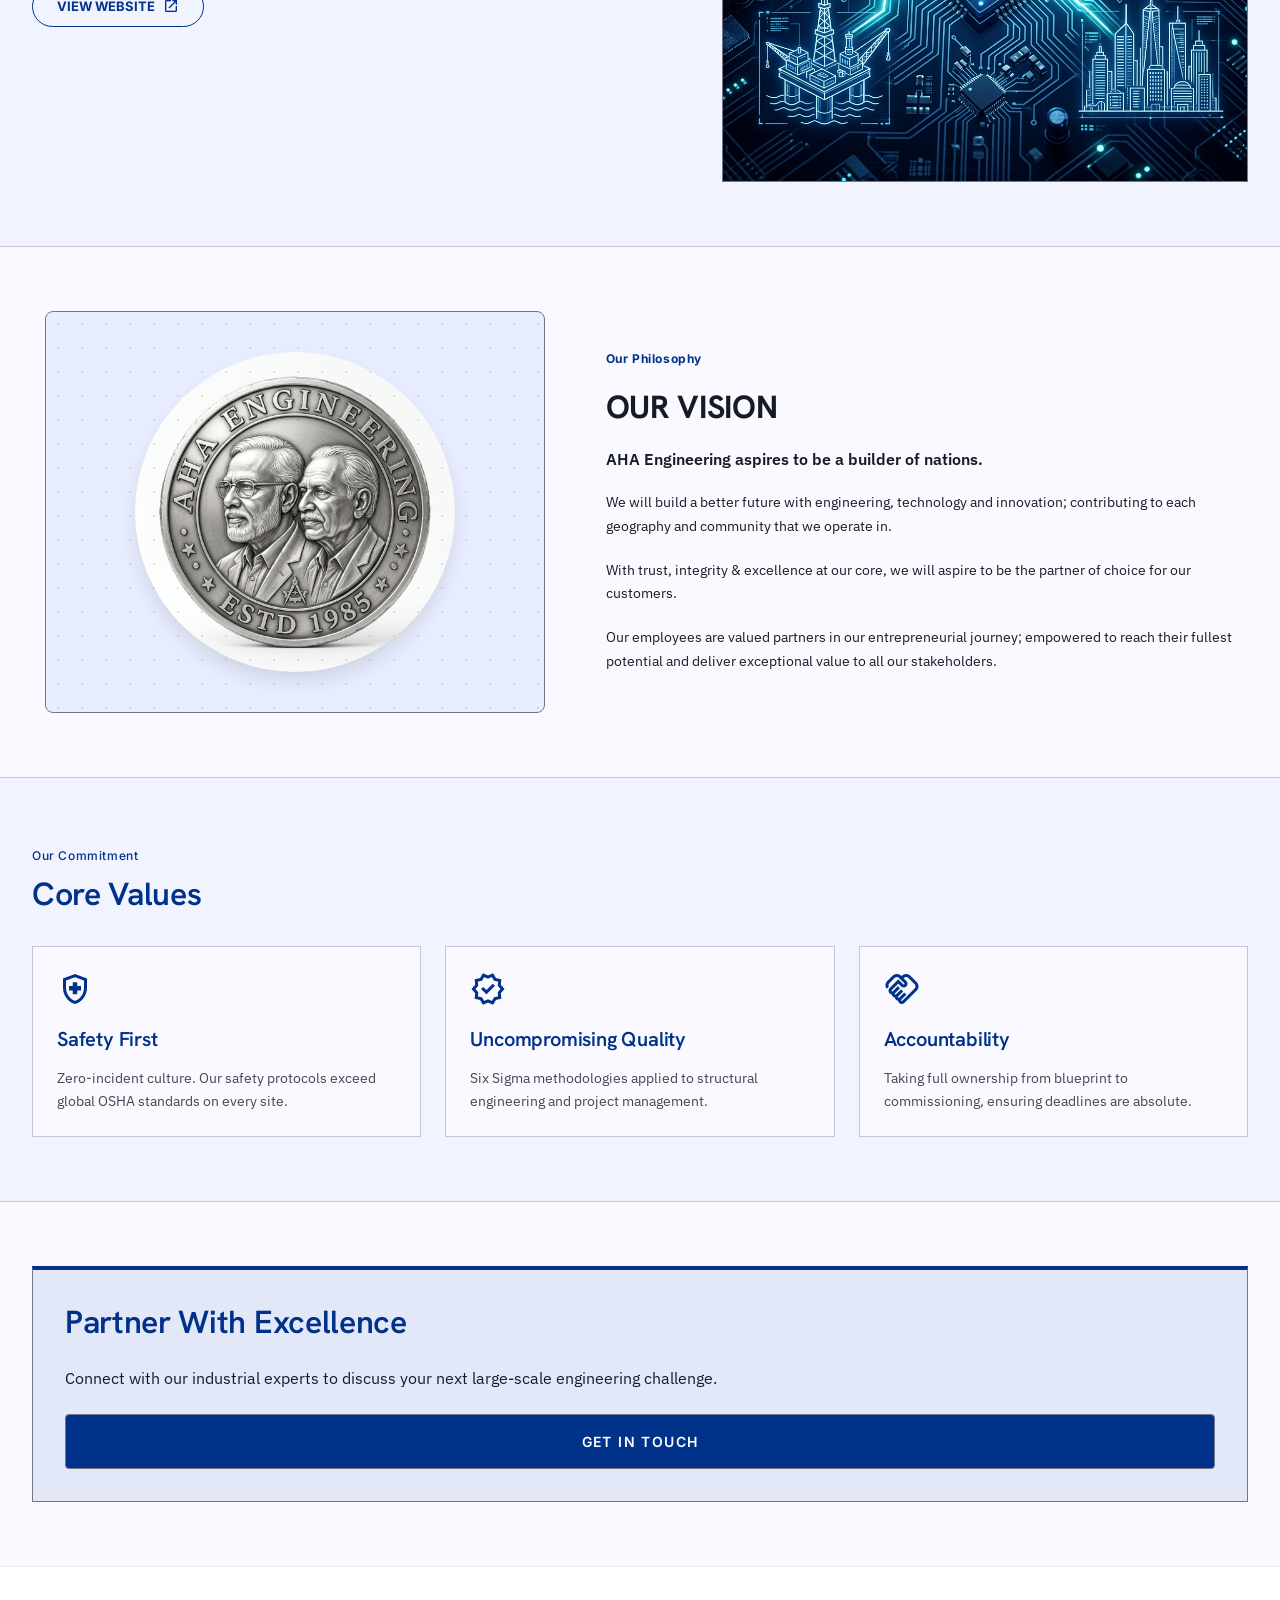
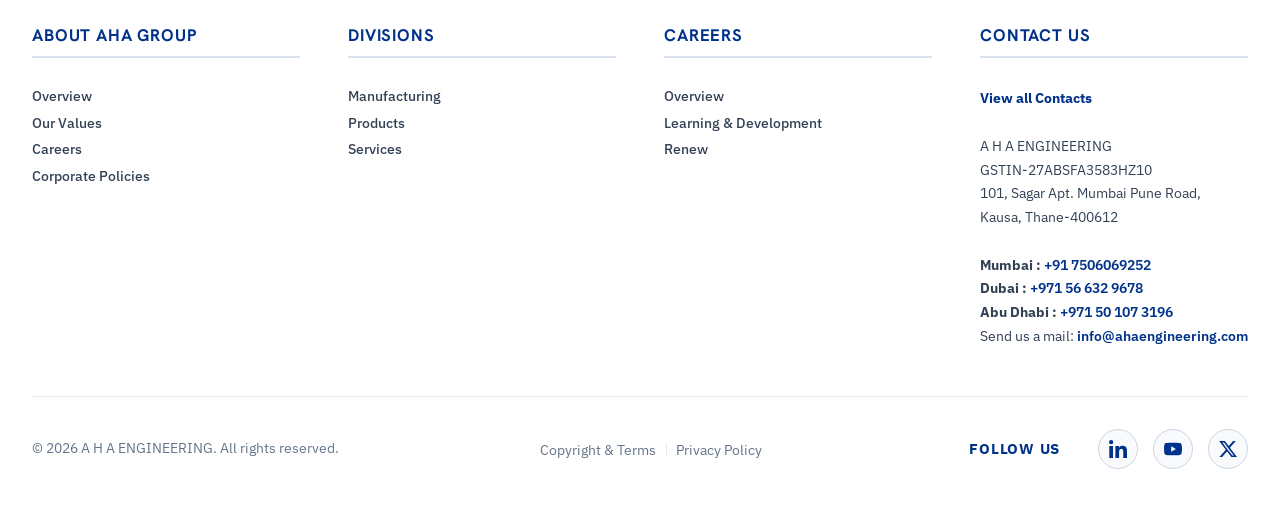
==== commit f393617b: "Remove Conttact us, Changed footer color, Updated carousel image" ====
--- a/about.html
+++ b/about.html
@@ -87,8 +87,12 @@
       </a>
     </nav>
     <div class="sidebar-footer">
-      <p class="font-label-technical text-outline uppercase" style="color: var(--color-outline); margin: 0;">Global Support</p>
-      <p class="font-body-sm text-on-surface-variant" style="color: var(--color-on-surface-variant); margin: 8px 0 0 0; font-weight: 500;">+91 40 2307 6501</p>
+      <p class="font-label-technical text-outline uppercase" style="color: var(--color-outline); margin: 0 0 4px 0;">Global Support</p>
+      <p class="font-body-sm text-on-surface-variant" style="color: var(--color-on-surface-variant); margin: 0; font-weight: 500; font-size: 13px; line-height: 1.6;">
+        <span>Mumbai: <a href="tel:+917506069252" style="color: inherit; text-decoration: none;">+91 7506069252</a></span><br>
+        <span>Dubai: <a href="tel:+971566329678" style="color: inherit; text-decoration: none;">+971 56 632 9678</a></span><br>
+        <span>Abu Dhabi: <a href="tel:+971501073196" style="color: inherit; text-decoration: none;">+971 50 107 3196</a></span>
+      </p>
     </div>
   </aside>
 
@@ -281,27 +285,17 @@
                 <p style="margin: 0;">
                   <a href="contact.html" title="Contact Us"><strong>View all Contacts</strong></a>
                   <br><br>
-                  AHA Engineering Private Limited<br>
-                  CIN – U45200TG2020PTC140000<br>
-                  Hyderabad Office: MEIL, S-2, Technocrat Ind. Estate, Balanagar, Hyderabad, Telangana - 500037
+                  A H A ENGINEERING<br>
+                  GSTIN-27ABSFA3583HZ10<br>
+                  101, Sagar Apt. Mumbai Pune Road,<br>
+                  Kausa, Thane-400612
                   <br><br>
-                  Tel: <a href="tel:+914012345678">+91 40 1234 5678</a><br>
-                  Mobile: <a href="tel:+919876543210">+91 98765 43210</a><br>
-                  Send us a mail:<br>
-                  <a href="mailto:info@ahaengineering.com">info@ahaengineering.com</a> (General)<br>
-                  <a href="mailto:sales@ahaengineering.com">sales@ahaengineering.com</a> (Sales)
+                  <strong>Mumbai :</strong> <a href="tel:+917506069252">+91 7506069252</a><br>
+                  <strong>Dubai :</strong> <a href="tel:+971566329678">+971 56 632 9678</a><br>
+                  <strong>Abu Dhabi :</strong> <a href="tel:+971501073196">+971 50 107 3196</a><br>
+                  Send us a mail: <a href="mailto:info@ahaengineering.com">info@ahaengineering.com</a>
                 </p>
               </div>
-            </div>
-          </div>
-          
-          <!-- Column 5: Sustainability -->
-          <div class="col__block">
-            <a class="footer__title" href="about.html">Sustainability</a>
-            <div class="footer__list">
-              <div class="link__item"><a href="about.html">Overview</a></div>
-              <div class="link__item"><a href="about.html">Our Initiatives</a></div>
-              <div class="link__item"><a href="about.html">ESG Commitment</a></div>
             </div>
           </div>
         </div>
@@ -355,7 +349,7 @@
               <li><a aria-label="Privacy Policy Link" href="about.html">Privacy Policy</a></li>
             </ul>
             <div class="copyright_text">
-              <p>© 2026 AHA Engineering Private Limited. All rights reserved.</p>
+              <p>© 2026 A H A ENGINEERING. All rights reserved.</p>
             </div>
           </div>
         </div>
--- a/assets/css/style.css
+++ b/assets/css/style.css
@@ -1576,29 +1576,37 @@
   }
 }
 
-/* --- Larsen & Toubro Footer Integration --- */
+/* --- Footer Integration: Crisp White Background with Corporate Blue & Slate Typography --- */
 :root {
-  --footer-bg: #181818;
-  --footer-color: #ffffff;
-  --footer-hover-color: #ffcc28;
-  --social-icon-color: #ffffff;
-  --social-icon-hover-color: #181818;
+  --footer-bg: #ffffff;
+  --footer-border: #e2e8f0;
+  --footer-title-color: #00328a;
+  --footer-color: #1e293b;
+  --footer-link-color: #334155;
+  --footer-hover-color: #00328a;
+  --footer-muted-color: #64748b;
+  --social-icon-bg: #f8fafc;
+  --social-icon-border: #cbd5e1;
+  --social-icon-color: #00328a;
+  --social-icon-hover-bg: #00328a;
+  --social-icon-hover-color: #ffffff;
 }
 
 .footer-row {
   width: 100%;
   background-color: var(--footer-bg);
+  border-top: 1px solid var(--footer-border);
 }
 
 .footer__section {
   background: var(--footer-bg);
   color: var(--footer-color);
-  padding: 3rem 0;
+  padding: 3.5rem 0 3rem;
 }
 
 .footer__section .footer__wrapper {
   display: grid;
-  grid-template-columns: repeat(5, 1fr);
+  grid-template-columns: repeat(4, 1fr);
   gap: 3rem;
 }
 
@@ -1610,16 +1618,17 @@
 
 .footer__section .footer__wrapper .col__block .footer__title {
   font-family: var(--font-headline);
-  font-size: 1.125rem;
+  font-size: 1.05rem;
   line-height: 1.5em;
   font-weight: 700;
-  color: var(--footer-color);
-  border-bottom: 1px solid rgba(255, 255, 255, 0.3);
+  color: var(--footer-title-color);
+  border-bottom: 2px solid rgba(0, 50, 138, 0.15);
   text-decoration: none;
   text-transform: uppercase;
   letter-spacing: 0.05em;
   padding-bottom: 0.5rem;
   margin-bottom: 0.25rem;
+  display: block;
 }
 
 .footer__section .footer__wrapper .col__block .footer__list {
@@ -1633,13 +1642,13 @@
 }
 
 .footer__section .footer__wrapper .col__block .footer__list a {
-  color: rgba(255, 255, 255, 0.7);
+  color: var(--footer-link-color);
   text-decoration: none;
   font-family: var(--font-body);
   font-size: 0.9rem;
-  font-weight: 400;
+  font-weight: 500;
   line-height: 1.4em;
-  transition: color 0.3s ease, padding-left 0.3s ease;
+  transition: color 0.25s ease, padding-left 0.25s ease;
   width: 100%;
 }
 
@@ -1649,21 +1658,22 @@
 }
 
 .footer__section .footer__wrapper .col__block .footer__list .contact-text {
-  color: rgba(255, 255, 255, 0.7);
+  color: var(--footer-link-color);
   font-family: var(--font-body);
   font-size: 0.9rem;
-  line-height: 1.6em;
+  line-height: 1.65em;
 }
 
 .footer__section .footer__wrapper .col__block .footer__list .contact-text a {
   display: inline;
-  color: var(--footer-hover-color);
+  color: var(--footer-title-color);
   font-weight: 600;
   padding-left: 0 !important;
 }
 
 .footer__section .footer__wrapper .col__block .footer__list .contact-text a:hover {
-  color: #fff;
+  color: #0047bb;
+  text-decoration: underline;
   padding-left: 0 !important;
 }
 
@@ -1673,7 +1683,7 @@
 }
 
 .bottom_footer .bottom_inner_wrap {
-  border-top: 1px solid rgba(255, 255, 255, 0.2);
+  border-top: 1px solid var(--footer-border);
   display: flex;
   flex-direction: row-reverse;
   justify-content: space-between;
@@ -1687,10 +1697,10 @@
 }
 
 .bottom_footer .bottom_inner_wrap .social_media_wrap p {
-  color: var(--footer-color);
+  color: var(--footer-title-color);
   padding-right: 1.5em;
-  font-size: 1rem;
-  font-weight: 600;
+  font-size: 0.95rem;
+  font-weight: 700;
   margin: 0;
   text-transform: uppercase;
   letter-spacing: 0.05em;
@@ -1712,17 +1722,17 @@
 }
 
 .bottom_footer .social_media li a {
-  border: 1px solid rgba(255, 255, 255, 0.3);
-  background-color: transparent;
+  border: 1px solid var(--social-icon-border);
+  background-color: var(--social-icon-bg);
   border-radius: 100%;
   justify-content: center;
   align-items: center;
   width: 100%;
   height: 100%;
   padding: 0.625rem;
-  transition: all 0.3s ease;
-  display: flex;
-  color: var(--footer-color);
+  transition: all 0.25s ease;
+  display: flex;
+  color: var(--social-icon-color);
 }
 
 .bottom_footer .social_media li a svg {
@@ -1733,19 +1743,21 @@
 .bottom_footer .social_media li a svg path,
 .bottom_footer .social_media li a svg g path,
 .bottom_footer .social_media li a svg ellipse {
-  fill: var(--social-icon-color);
-  transition: fill 0.3s ease;
+  fill: var(--social-icon-color) !important;
+  transition: fill 0.25s ease;
 }
 
 .bottom_footer .social_media li a:hover {
-  background-color: var(--footer-color);
-  border-color: var(--footer-color);
+  background-color: var(--social-icon-hover-bg);
+  border-color: var(--social-icon-hover-bg);
+  transform: translateY(-2px);
+  box-shadow: 0 4px 10px rgba(0, 50, 138, 0.2);
 }
 
 .bottom_footer .social_media li a:hover svg path,
 .bottom_footer .social_media li a:hover svg g path,
 .bottom_footer .social_media li a:hover svg ellipse {
-  fill: var(--social-icon-hover-color);
+  fill: var(--social-icon-hover-color) !important;
 }
 
 .bottom_footer .copyright_wrap {
@@ -1773,7 +1785,7 @@
 
 .bottom_footer .other_links li:before {
   content: "";
-  background-color: rgba(255, 255, 255, 0.3);
+  background-color: var(--footer-border);
   width: 1px;
   height: 12px;
   position: absolute;
@@ -1792,10 +1804,10 @@
 }
 
 .bottom_footer .other_links li a {
-  color: rgba(255, 255, 255, 0.7);
+  color: var(--footer-muted-color);
   font-size: 0.875rem;
   text-decoration: none;
-  transition: color 0.3s ease;
+  transition: color 0.2s ease;
 }
 
 .bottom_footer .other_links li a:hover {
@@ -1803,7 +1815,7 @@
 }
 
 .bottom_footer .copyright_text p {
-  color: rgba(255, 255, 255, 0.5);
+  color: var(--footer-muted-color);
   margin: 0;
   font-size: 0.875rem;
 }
@@ -1814,19 +1826,12 @@
     grid-template-columns: repeat(4, 1fr);
     gap: 2rem;
   }
-  .footer__section .footer__wrapper .col__block:nth-child(5) {
-    grid-column: 1 / span 4;
-    border-top: 1px solid rgba(255, 255, 255, 0.1);
-    padding-top: 1.5rem;
-  }
 }
 
 @media (max-width: 990px) {
   .footer__section .footer__wrapper {
     grid-template-columns: repeat(2, 1fr);
-  }
-  .footer__section .footer__wrapper .col__block:nth-child(5) {
-    grid-column: 1 / span 2;
+    gap: 2rem;
   }
   .bottom_footer .copyright_wrap {
     width: 100%;
@@ -1838,9 +1843,6 @@
   .footer__section .footer__wrapper {
     grid-template-columns: 1fr;
     gap: 2rem;
-  }
-  .footer__section .footer__wrapper .col__block:nth-child(5) {
-    grid-column: span 1;
   }
   .bottom_footer .bottom_inner_wrap {
     flex-direction: column;
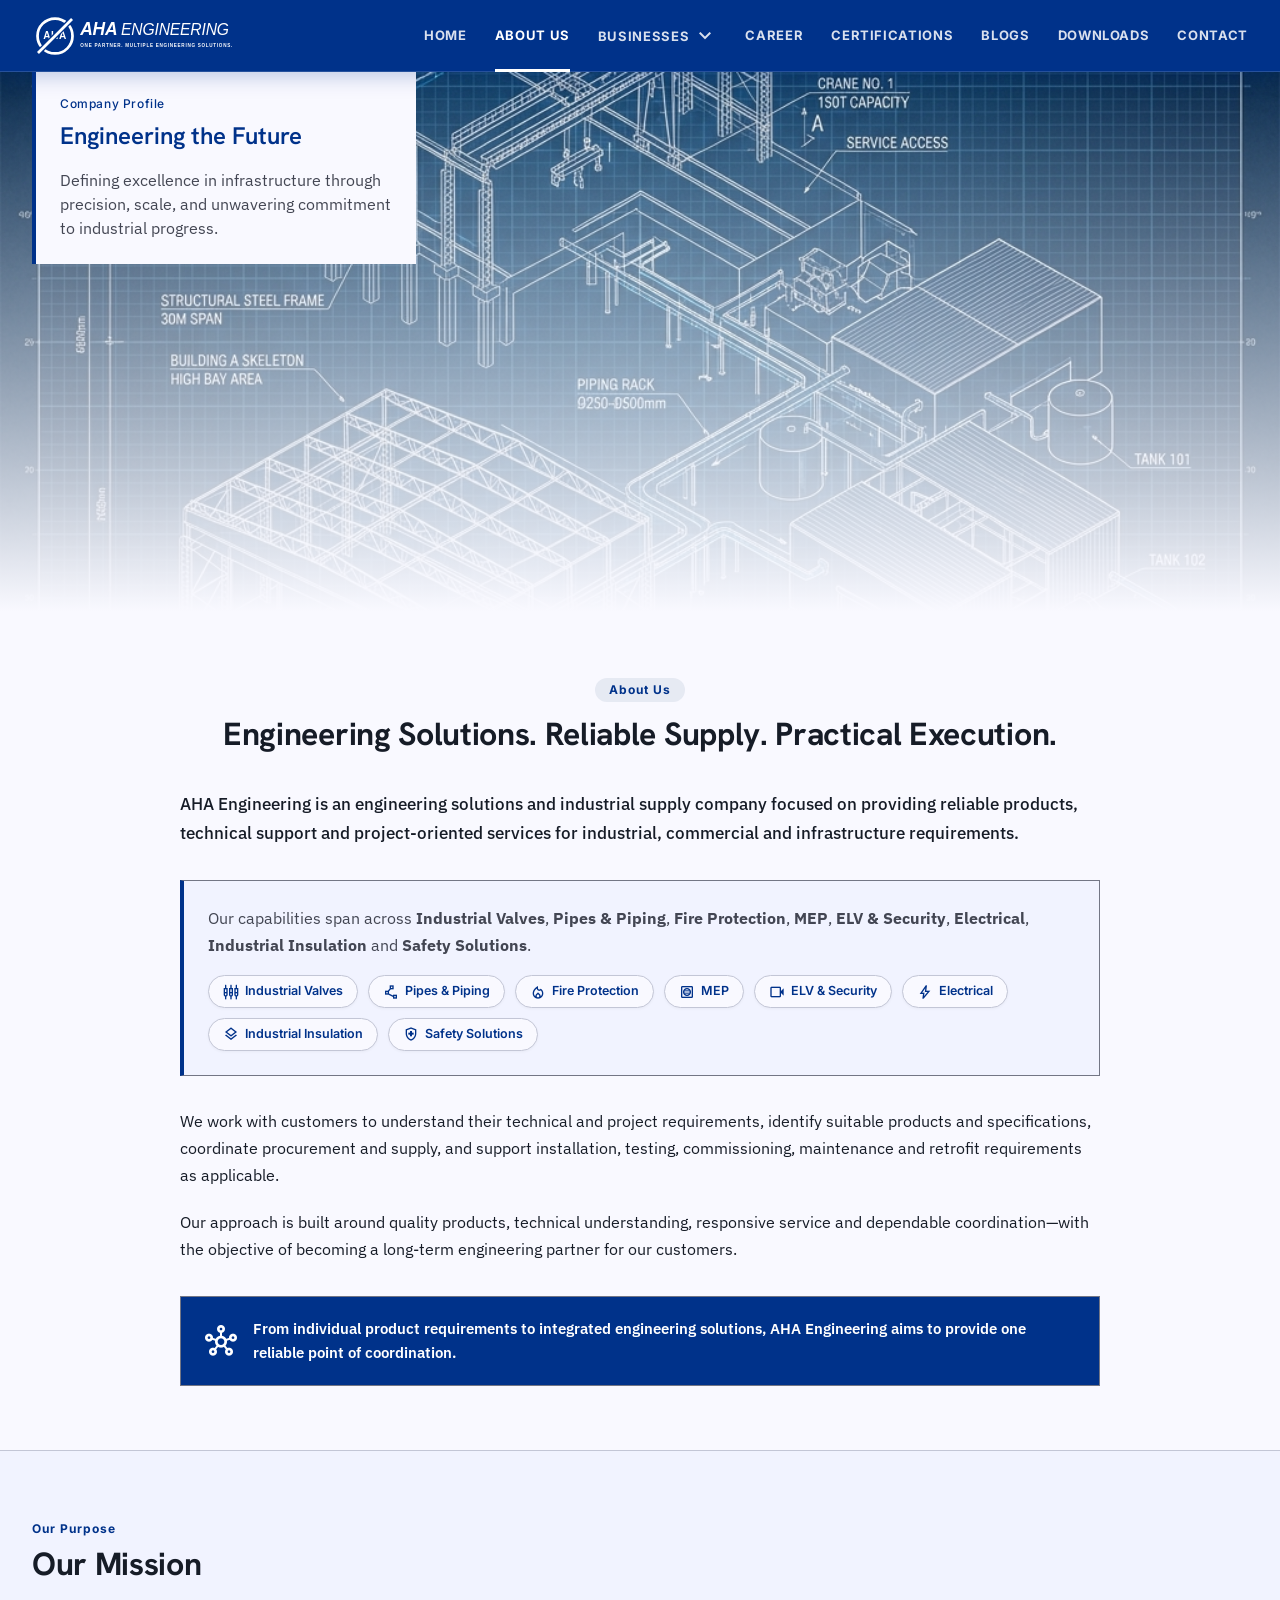
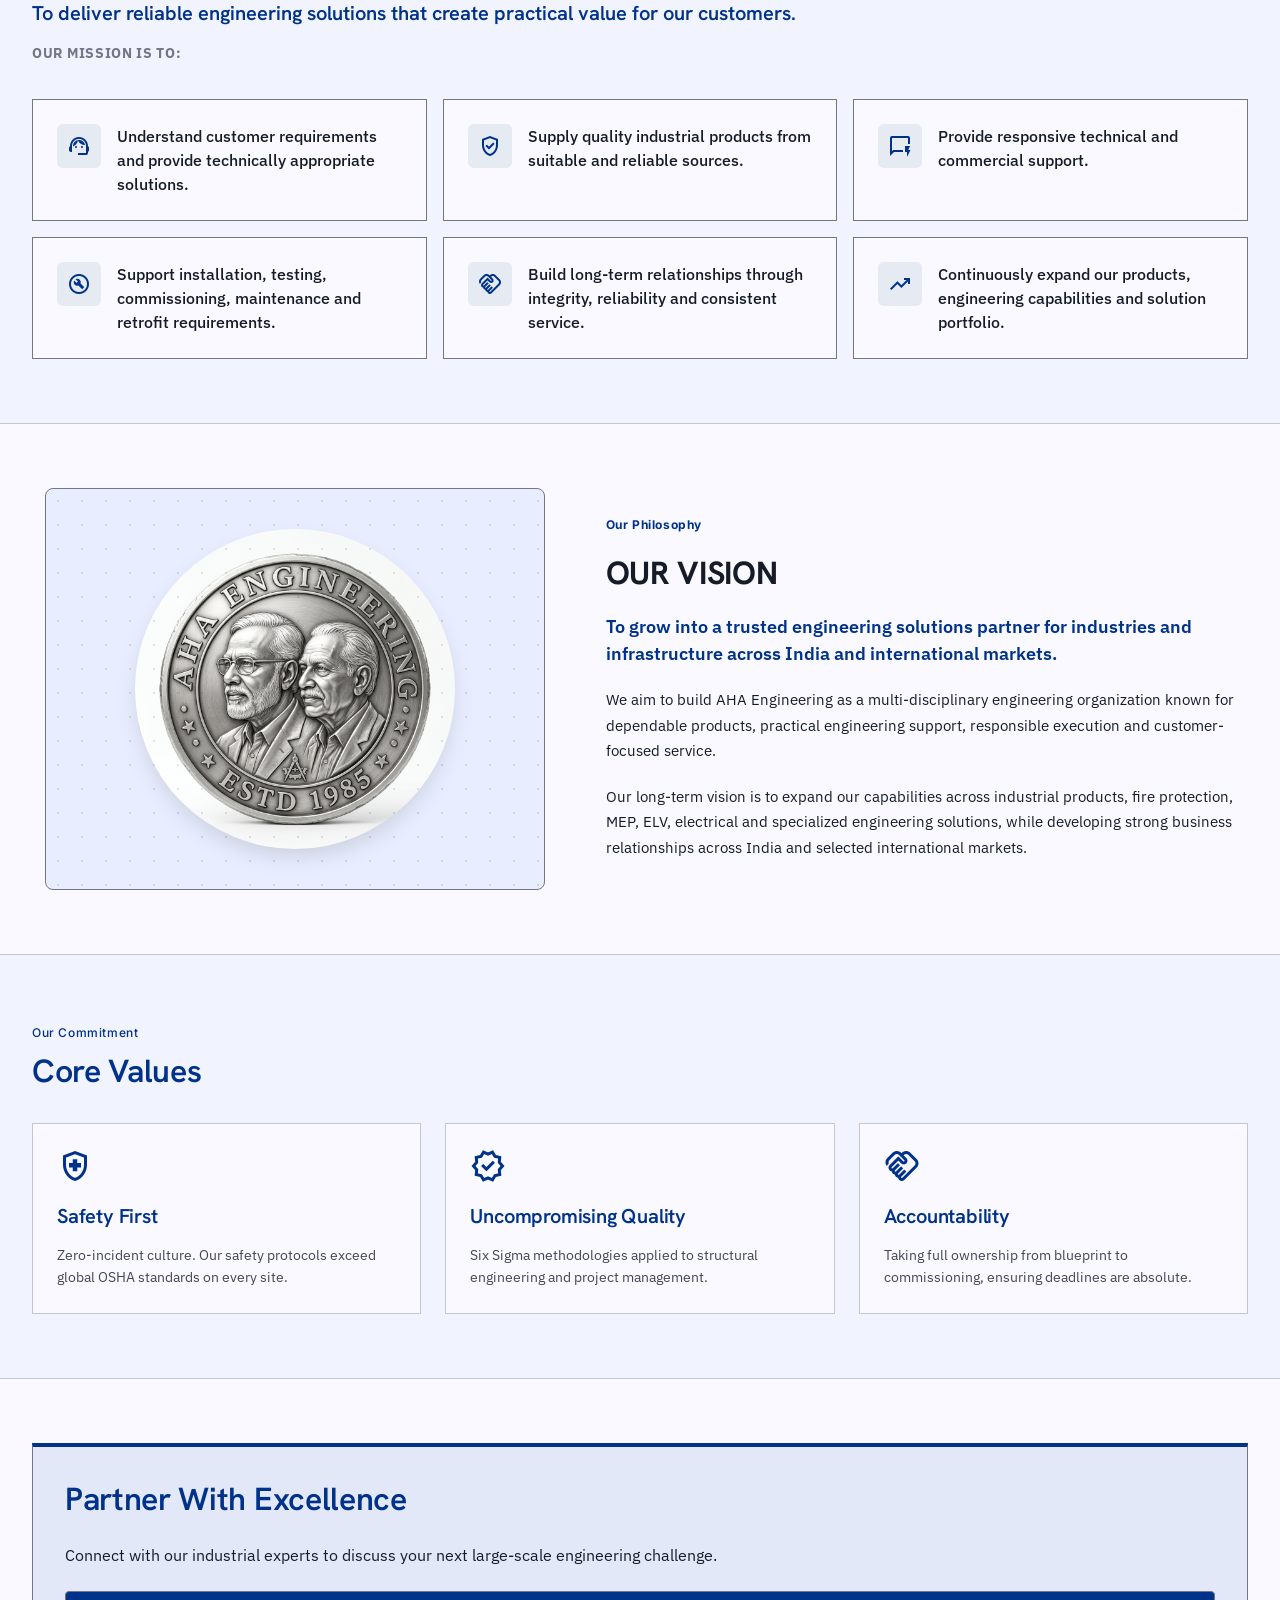
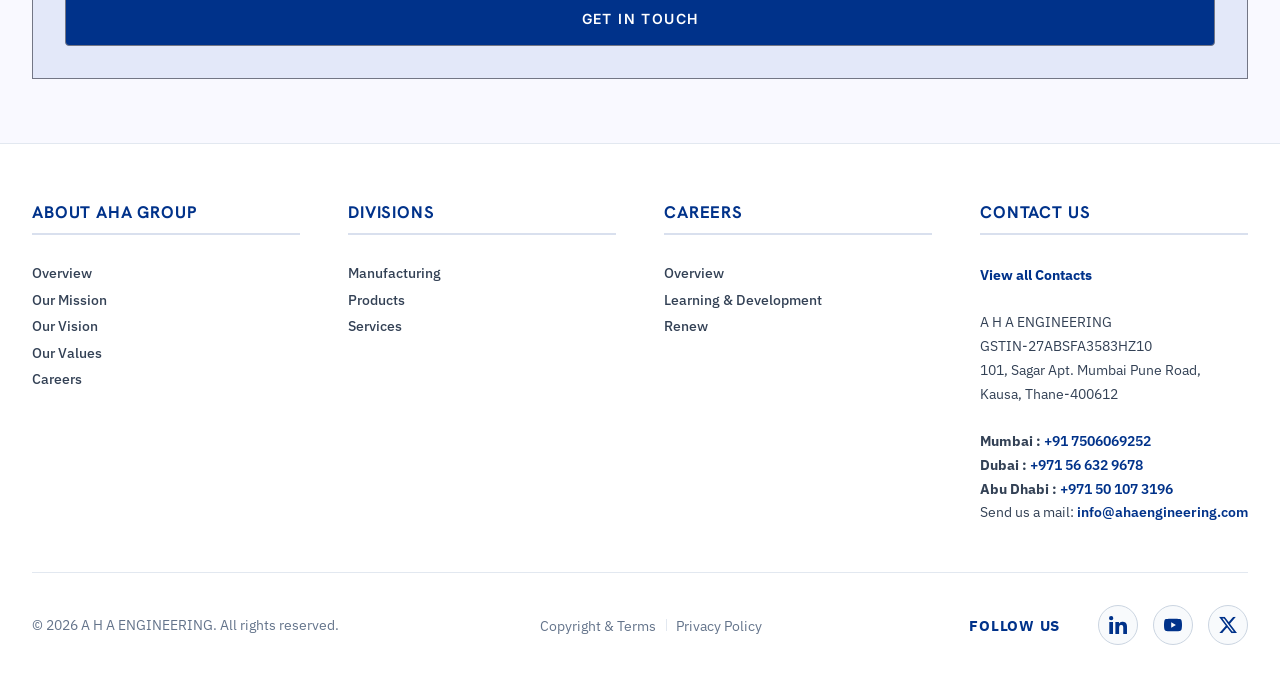
==== commit cc37bd9f: "feat: update website content, company information, and assets across all pages" ====
--- a/about.html
+++ b/about.html
@@ -4,13 +4,13 @@
   <meta charset="utf-8"/>
   <meta name="viewport" content="width=device-width, initial-scale=1.0"/>
   <title>About Us | AHA Engineering</title>
-  <meta name="description" content="Discover AHA Engineering's legacy, values, and strategic leadership. Serving global communities with heavy turnkey infrastructure and manufacturing projects."/>
+  <meta name="description" content="AHA Engineering is an engineering solutions and industrial supply company focused on providing reliable products, technical support, and project-oriented services across India and international markets."/>
   
   <!-- Open Graph / Share Tags -->
   <meta property="og:title" content="About Us | AHA Engineering"/>
-  <meta property="og:description" content="Meet the board, review our 40-year legacy, and discover our safety and quality commitments."/>
+  <meta property="og:description" content="Engineering Solutions. Reliable Supply. Practical Execution. Learn about AHA Engineering's capabilities, mission, and vision."/>
   <meta property="og:type" content="website"/>
-  <meta property="og:image" content="assets/images/leader-krishnaiah.png"/>
+  <meta property="og:image" content="assets/images/founders-medal.png"/>
   
   <!-- CSS Stylesheet -->
   <link rel="stylesheet" href="assets/css/style.css"/>
@@ -114,45 +114,140 @@
       </div>
     </section>
 
-    <!-- Growth is Life Motto Section -->
-    <section class="motto-section scroll-animate" id="motto">
-      <div class="container-grid">
-        <h2 class="motto-title">"Growth is Life"</h2>
-        <h3 class="motto-headline">
-          AHA Engineering is a premier engineering company and the largest private sector corporation in India
-        </h3>
-        <p class="motto-subtitle">
-          Our motto "Growth is Life" captures the ever-evolving spirit of AHA Engineering.
-        </p>
-        <div class="motto-body">
-          <p>
-            In just over four decades, we have evolved into one of India's most valuable and stakeholder-centric enterprises. We have built world-class assets, driven innovation at scale, and contributed meaningfully to India's growth story.
-          </p>
-          <p>
-            AHA Engineering's activities span hydrocarbon exploration and production, petroleum refining and marketing, petrochemicals, renewables (solar and hydrogen), heavy infrastructure development, and industrial manufacturing.
-          </p>
-        </div>
-      </div>
-    </section>
-
-    <!-- Annual Review Section -->
-    <section class="py-16 scroll-animate" id="annual-review" style="background-color: var(--color-surface-container-low); border-bottom: 1px solid var(--color-outline-variant);">
-      <div class="container-grid">
-        <div class="lt-split-section">
-          <div class="lt-split-content">
-            <h2 class="font-headline-lg text-primary" style="font-weight: 700; margin: 0;">ANNUAL REVIEW 2025</h2>
-            <p class="font-body-md text-on-surface" style="margin: 0; line-height: 1.6;">
-              An overview of AHA Engineering's projects and businesses and their impact around the world.
-            </p>
-            <p class="font-body-sm text-on-surface-variant" style="margin: 0; line-height: 1.6;">
-              Download the <a href="#" style="color: var(--color-primary); text-decoration: underline; font-weight: 600;">Annual Review here</a>.
-            </p>
-            <a href="#" class="lt-pill-button">
-              View Website <span class="material-symbols-outlined" style="font-size: 16px;">open_in_new</span>
-            </a>
-          </div>
-          <div class="lt-split-image-container brutalist-border">
-            <img src="assets/images/annual-review-graphic.png" alt="Annual Review 2025" width="800" height="800" />
+    <!-- About Us Section -->
+    <section class="about-overview-section py-16 scroll-animate" id="about-us">
+      <div class="container-grid">
+        <div style="max-width: 860px; margin: 0 auto 36px auto; text-align: center;">
+          <span class="font-label-technical uppercase" style="color: var(--color-primary); font-weight: 700; letter-spacing: 0.08em; display: inline-block; margin-bottom: 12px; background: rgba(0, 51, 102, 0.08); padding: 4px 14px; border-radius: var(--rounded-full);">About Us</span>
+          <h2 class="font-headline-lg text-primary uppercase" style="font-weight: 700; margin: 0 0 16px 0; line-height: 1.25;">
+            Engineering Solutions. Reliable Supply. Practical Execution.
+          </h2>
+        </div>
+        
+        <div style="max-width: 920px; margin: 0 auto; display: flex; flex-direction: column; gap: 20px;">
+          <p class="about-intro-lead" style="margin: 0;">
+            AHA Engineering is an engineering solutions and industrial supply company focused on providing reliable products, technical support and project-oriented services for industrial, commercial and infrastructure requirements.
+          </p>
+          
+          <div class="capabilities-highlight brutalist-border">
+            <p class="font-body-md" style="line-height: 1.7; color: var(--color-on-surface-variant); margin: 0 0 12px 0;">
+              Our capabilities span across <strong>Industrial Valves</strong>, <strong>Pipes &amp; Piping</strong>, <strong>Fire Protection</strong>, <strong>MEP</strong>, <strong>ELV &amp; Security</strong>, <strong>Electrical</strong>, <strong>Industrial Insulation</strong> and <strong>Safety Solutions</strong>.
+            </p>
+            <div class="capabilities-tags">
+              <span class="cap-tag"><span class="material-symbols-outlined">settings_input_component</span> Industrial Valves</span>
+              <span class="cap-tag"><span class="material-symbols-outlined">polyline</span> Pipes &amp; Piping</span>
+              <span class="cap-tag"><span class="material-symbols-outlined">local_fire_department</span> Fire Protection</span>
+              <span class="cap-tag"><span class="material-symbols-outlined">hvac</span> MEP</span>
+              <span class="cap-tag"><span class="material-symbols-outlined">videocam</span> ELV &amp; Security</span>
+              <span class="cap-tag"><span class="material-symbols-outlined">bolt</span> Electrical</span>
+              <span class="cap-tag"><span class="material-symbols-outlined">layers</span> Industrial Insulation</span>
+              <span class="cap-tag"><span class="material-symbols-outlined">health_and_safety</span> Safety Solutions</span>
+            </div>
+          </div>
+
+          <p class="font-body-md text-on-surface-variant" style="line-height: 1.7; margin: 0;">
+            We work with customers to understand their technical and project requirements, identify suitable products and specifications, coordinate procurement and supply, and support installation, testing, commissioning, maintenance and retrofit requirements as applicable.
+          </p>
+
+          <p class="font-body-md text-on-surface-variant" style="line-height: 1.7; margin: 0;">
+            Our approach is built around quality products, technical understanding, responsive service and dependable coordination—with the objective of becoming a long-term engineering partner for our customers.
+          </p>
+
+          <div class="coordination-callout brutalist-border">
+            <span class="material-symbols-outlined" style="font-size: 32px; color: #ffffff; flex-shrink: 0;">hub</span>
+            <p>
+              From individual product requirements to integrated engineering solutions, AHA Engineering aims to provide one reliable point of coordination.
+            </p>
+          </div>
+        </div>
+      </div>
+    </section>
+
+    <!-- Our Mission Section -->
+    <section class="py-16 scroll-animate" id="mission" style="background-color: var(--color-surface-container-low); border-top: 1px solid var(--color-outline-variant); border-bottom: 1px solid var(--color-outline-variant);">
+      <div class="container-grid">
+        <div style="max-width: 860px; margin-bottom: 36px;">
+          <span class="font-label-technical uppercase" style="color: var(--color-primary); font-weight: 700; letter-spacing: 0.08em; display: inline-block; margin-bottom: 8px;">Our Purpose</span>
+          <h2 class="font-headline-lg text-primary uppercase" style="font-weight: 700; margin: 0 0 16px 0; line-height: 1.2;">Our Mission</h2>
+          <p class="font-headline-lg-mobile text-primary" style="font-size: 20px; font-weight: 600; line-height: 1.4; margin: 0; color: var(--color-primary);">
+            To deliver reliable engineering solutions that create practical value for our customers.
+          </p>
+          <p class="font-body-sm text-on-surface-variant" style="margin-top: 16px; margin-bottom: 0; font-weight: 700; text-transform: uppercase; letter-spacing: 0.05em; color: var(--color-outline);">
+            Our mission is to:
+          </p>
+        </div>
+
+        <div class="mission-grid">
+          <!-- Mission Item 1 -->
+          <div class="mission-card brutalist-border">
+            <div class="mission-card-icon-wrap">
+              <span class="material-symbols-outlined">support_agent</span>
+            </div>
+            <div>
+              <p class="font-body-md" style="color: var(--color-on-surface); margin: 0; font-weight: 500; line-height: 1.5;">
+                Understand customer requirements and provide technically appropriate solutions.
+              </p>
+            </div>
+          </div>
+
+          <!-- Mission Item 2 -->
+          <div class="mission-card brutalist-border">
+            <div class="mission-card-icon-wrap">
+              <span class="material-symbols-outlined">verified_user</span>
+            </div>
+            <div>
+              <p class="font-body-md" style="color: var(--color-on-surface); margin: 0; font-weight: 500; line-height: 1.5;">
+                Supply quality industrial products from suitable and reliable sources.
+              </p>
+            </div>
+          </div>
+
+          <!-- Mission Item 3 -->
+          <div class="mission-card brutalist-border">
+            <div class="mission-card-icon-wrap">
+              <span class="material-symbols-outlined">quickreply</span>
+            </div>
+            <div>
+              <p class="font-body-md" style="color: var(--color-on-surface); margin: 0; font-weight: 500; line-height: 1.5;">
+                Provide responsive technical and commercial support.
+              </p>
+            </div>
+          </div>
+
+          <!-- Mission Item 4 -->
+          <div class="mission-card brutalist-border">
+            <div class="mission-card-icon-wrap">
+              <span class="material-symbols-outlined">build_circle</span>
+            </div>
+            <div>
+              <p class="font-body-md" style="color: var(--color-on-surface); margin: 0; font-weight: 500; line-height: 1.5;">
+                Support installation, testing, commissioning, maintenance and retrofit requirements.
+              </p>
+            </div>
+          </div>
+
+          <!-- Mission Item 5 -->
+          <div class="mission-card brutalist-border">
+            <div class="mission-card-icon-wrap">
+              <span class="material-symbols-outlined">handshake</span>
+            </div>
+            <div>
+              <p class="font-body-md" style="color: var(--color-on-surface); margin: 0; font-weight: 500; line-height: 1.5;">
+                Build long-term relationships through integrity, reliability and consistent service.
+              </p>
+            </div>
+          </div>
+
+          <!-- Mission Item 6 -->
+          <div class="mission-card brutalist-border">
+            <div class="mission-card-icon-wrap">
+              <span class="material-symbols-outlined">trending_up</span>
+            </div>
+            <div>
+              <p class="font-body-md" style="color: var(--color-on-surface); margin: 0; font-weight: 500; line-height: 1.5;">
+                Continuously expand our products, engineering capabilities and solution portfolio.
+              </p>
+            </div>
           </div>
         </div>
       </div>
@@ -172,17 +267,14 @@
             <span class="font-label-technical uppercase" style="color: var(--color-primary); font-weight: 700; letter-spacing: 0.05em;">Our Philosophy</span>
             <h2 class="font-headline-lg text-primary" style="font-weight: 700; margin: 0; text-transform: uppercase;">Our Vision</h2>
             
-            <p class="font-body-md" style="font-weight: 600; color: var(--color-on-surface); margin: 0; line-height: 1.5;">
-              AHA Engineering aspires to be a builder of nations.
-            </p>
-            <p class="font-body-sm text-on-surface-variant" style="line-height: 1.7; margin: 0;">
-              We will build a better future with engineering, technology and innovation; contributing to each geography and community that we operate in.
-            </p>
-            <p class="font-body-sm text-on-surface-variant" style="line-height: 1.7; margin: 0;">
-              With trust, integrity & excellence at our core, we will aspire to be the partner of choice for our customers.
-            </p>
-            <p class="font-body-sm text-on-surface-variant" style="line-height: 1.7; margin: 0;">
-              Our employees are valued partners in our entrepreneurial journey; empowered to reach their fullest potential and deliver exceptional value to all our stakeholders.
+            <p class="font-body-md" style="font-weight: 600; color: var(--color-primary); margin: 0; line-height: 1.5; font-size: 18px;">
+              To grow into a trusted engineering solutions partner for industries and infrastructure across India and international markets.
+            </p>
+            <p class="font-body-sm text-on-surface-variant" style="line-height: 1.7; margin: 0; font-size: 15px;">
+              We aim to build AHA Engineering as a multi-disciplinary engineering organization known for dependable products, practical engineering support, responsible execution and customer-focused service.
+            </p>
+            <p class="font-body-sm text-on-surface-variant" style="line-height: 1.7; margin: 0; font-size: 15px;">
+              Our long-term vision is to expand our capabilities across industrial products, fire protection, MEP, ELV, electrical and specialized engineering solutions, while developing strong business relationships across India and selected international markets.
             </p>
           </div>
         </div>
@@ -251,9 +343,10 @@
             <a class="footer__title" href="about.html">About AHA Group</a>
             <div class="footer__list">
               <div class="link__item"><a href="about.html">Overview</a></div>
+              <div class="link__item"><a href="about.html#mission">Our Mission</a></div>
+              <div class="link__item"><a href="about.html#vision">Our Vision</a></div>
               <div class="link__item"><a href="about.html#values">Our Values</a></div>
               <div class="link__item"><a href="careers.html">Careers</a></div>
-              <div class="link__item"><a href="about.html">Corporate Policies</a></div>
             </div>
           </div>
           
--- a/assets/css/style.css
+++ b/assets/css/style.css
@@ -830,7 +830,7 @@
 
 @media (min-width: 768px) {
   .global-reach-wrapper {
-    grid-template-columns: repeat(3, 1fr);
+    grid-template-columns: repeat(2, 1fr);
   }
 }
 
@@ -2277,6 +2277,125 @@
   }
 }
 
+/* --- About Us & Mission Section Styles --- */
+.about-overview-section {
+  background-color: var(--color-surface);
+}
+
+.about-intro-lead {
+  font-size: 17px;
+  line-height: 1.7;
+  color: var(--color-on-surface);
+  font-weight: 500;
+}
+
+.capabilities-highlight {
+  background-color: var(--color-surface-container-low);
+  padding: 24px;
+  border-left: 4px solid var(--color-primary);
+  margin: 12px 0;
+}
+
+.capabilities-tags {
+  display: flex;
+  flex-wrap: wrap;
+  gap: 10px;
+  margin-top: 16px;
+}
+
+.cap-tag {
+  display: inline-flex;
+  align-items: center;
+  gap: 6px;
+  background-color: var(--color-surface);
+  border: 1px solid var(--color-outline-variant);
+  padding: 6px 14px;
+  border-radius: var(--rounded-full);
+  font-family: var(--font-technical);
+  font-size: 12.5px;
+  font-weight: 600;
+  color: var(--color-primary);
+  box-shadow: 0 1px 3px rgba(0, 0, 0, 0.04);
+  transition: border-color 0.2s, transform 0.2s;
+}
+
+.cap-tag:hover {
+  border-color: var(--color-primary);
+  transform: translateY(-1px);
+}
+
+.cap-tag .material-symbols-outlined {
+  font-size: 16px;
+  color: var(--color-primary);
+}
+
+.coordination-callout {
+  background-color: var(--color-primary);
+  color: #ffffff;
+  padding: 20px 24px;
+  display: flex;
+  align-items: center;
+  gap: 16px;
+  margin-top: 12px;
+}
+
+.coordination-callout p {
+  color: #ffffff !important;
+  margin: 0;
+  font-weight: 600;
+  font-size: 15px;
+  line-height: 1.6;
+}
+
+.mission-grid {
+  display: grid;
+  grid-template-columns: 1fr;
+  gap: 16px;
+}
+
+@media (min-width: 640px) {
+  .mission-grid {
+    grid-template-columns: repeat(2, 1fr);
+  }
+}
+
+@media (min-width: 1024px) {
+  .mission-grid {
+    grid-template-columns: repeat(3, 1fr);
+  }
+}
+
+.mission-card {
+  background-color: var(--color-surface);
+  padding: 24px;
+  display: flex;
+  gap: 16px;
+  align-items: flex-start;
+  transition: transform 0.2s ease, box-shadow 0.2s ease, border-color 0.2s ease;
+}
+
+.mission-card:hover {
+  transform: translateY(-3px);
+  box-shadow: 0 8px 24px rgba(0, 51, 102, 0.08);
+  border-color: var(--color-primary);
+}
+
+.mission-card-icon-wrap {
+  width: 44px;
+  height: 44px;
+  border-radius: var(--rounded-md);
+  background-color: rgba(0, 51, 102, 0.08);
+  display: flex;
+  align-items: center;
+  justify-content: center;
+  flex-shrink: 0;
+}
+
+.mission-card-icon-wrap .material-symbols-outlined {
+  color: var(--color-primary);
+  font-size: 24px;
+}
+
 /* ==========================================================================
    PRODUCTS CATALOG PAGE
    ========================================================================== */
